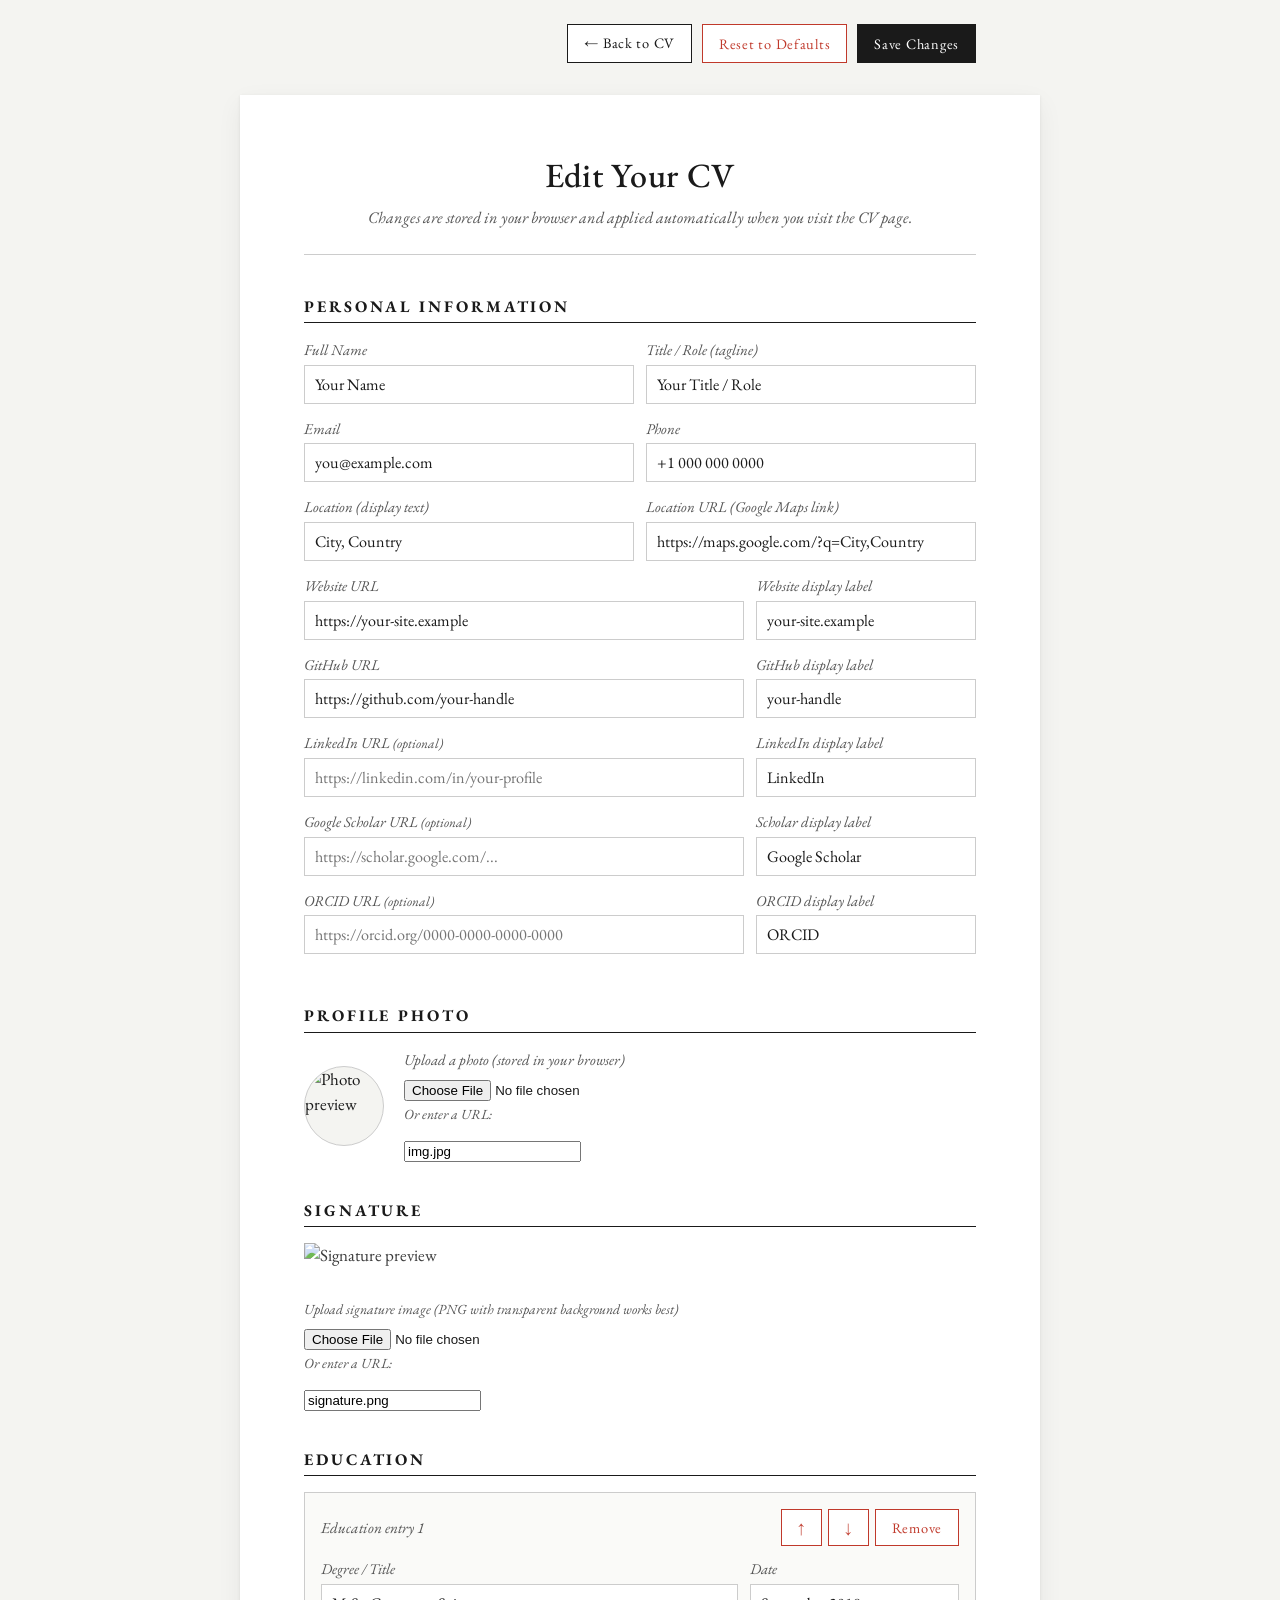
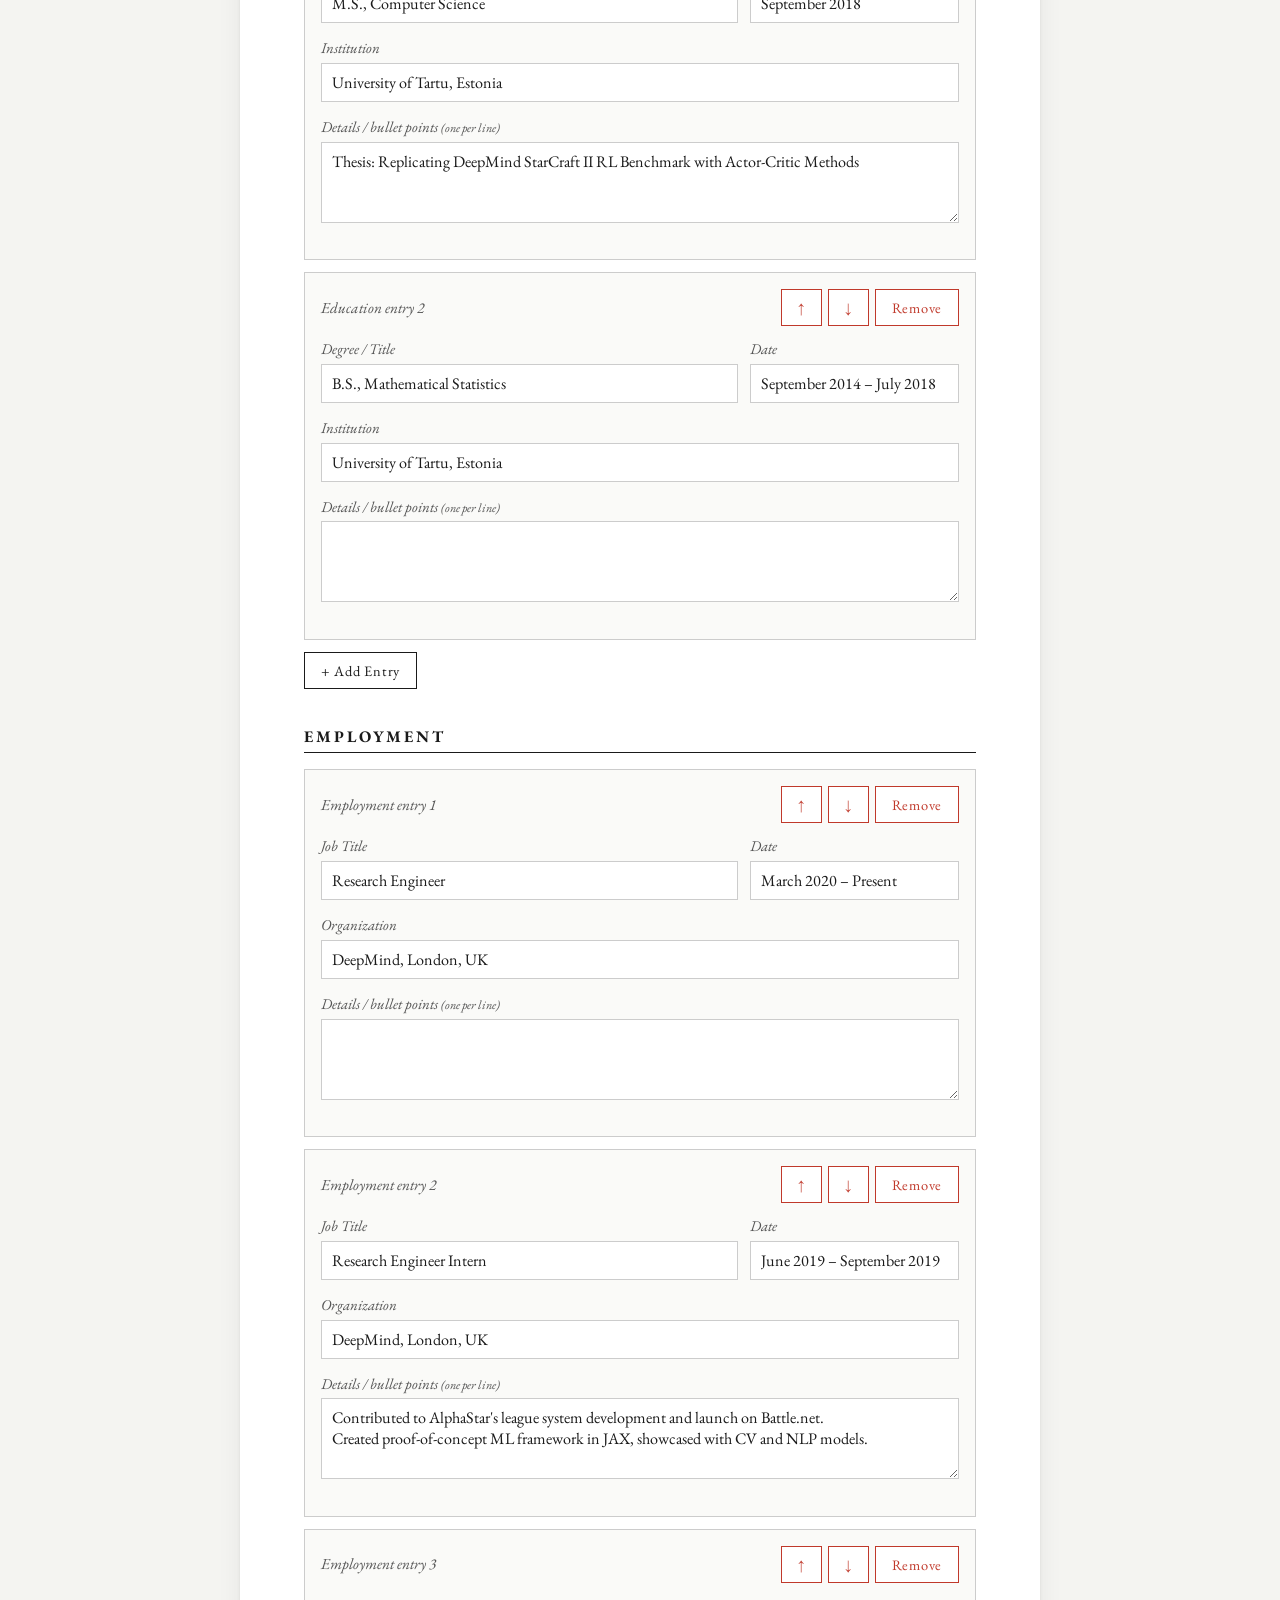
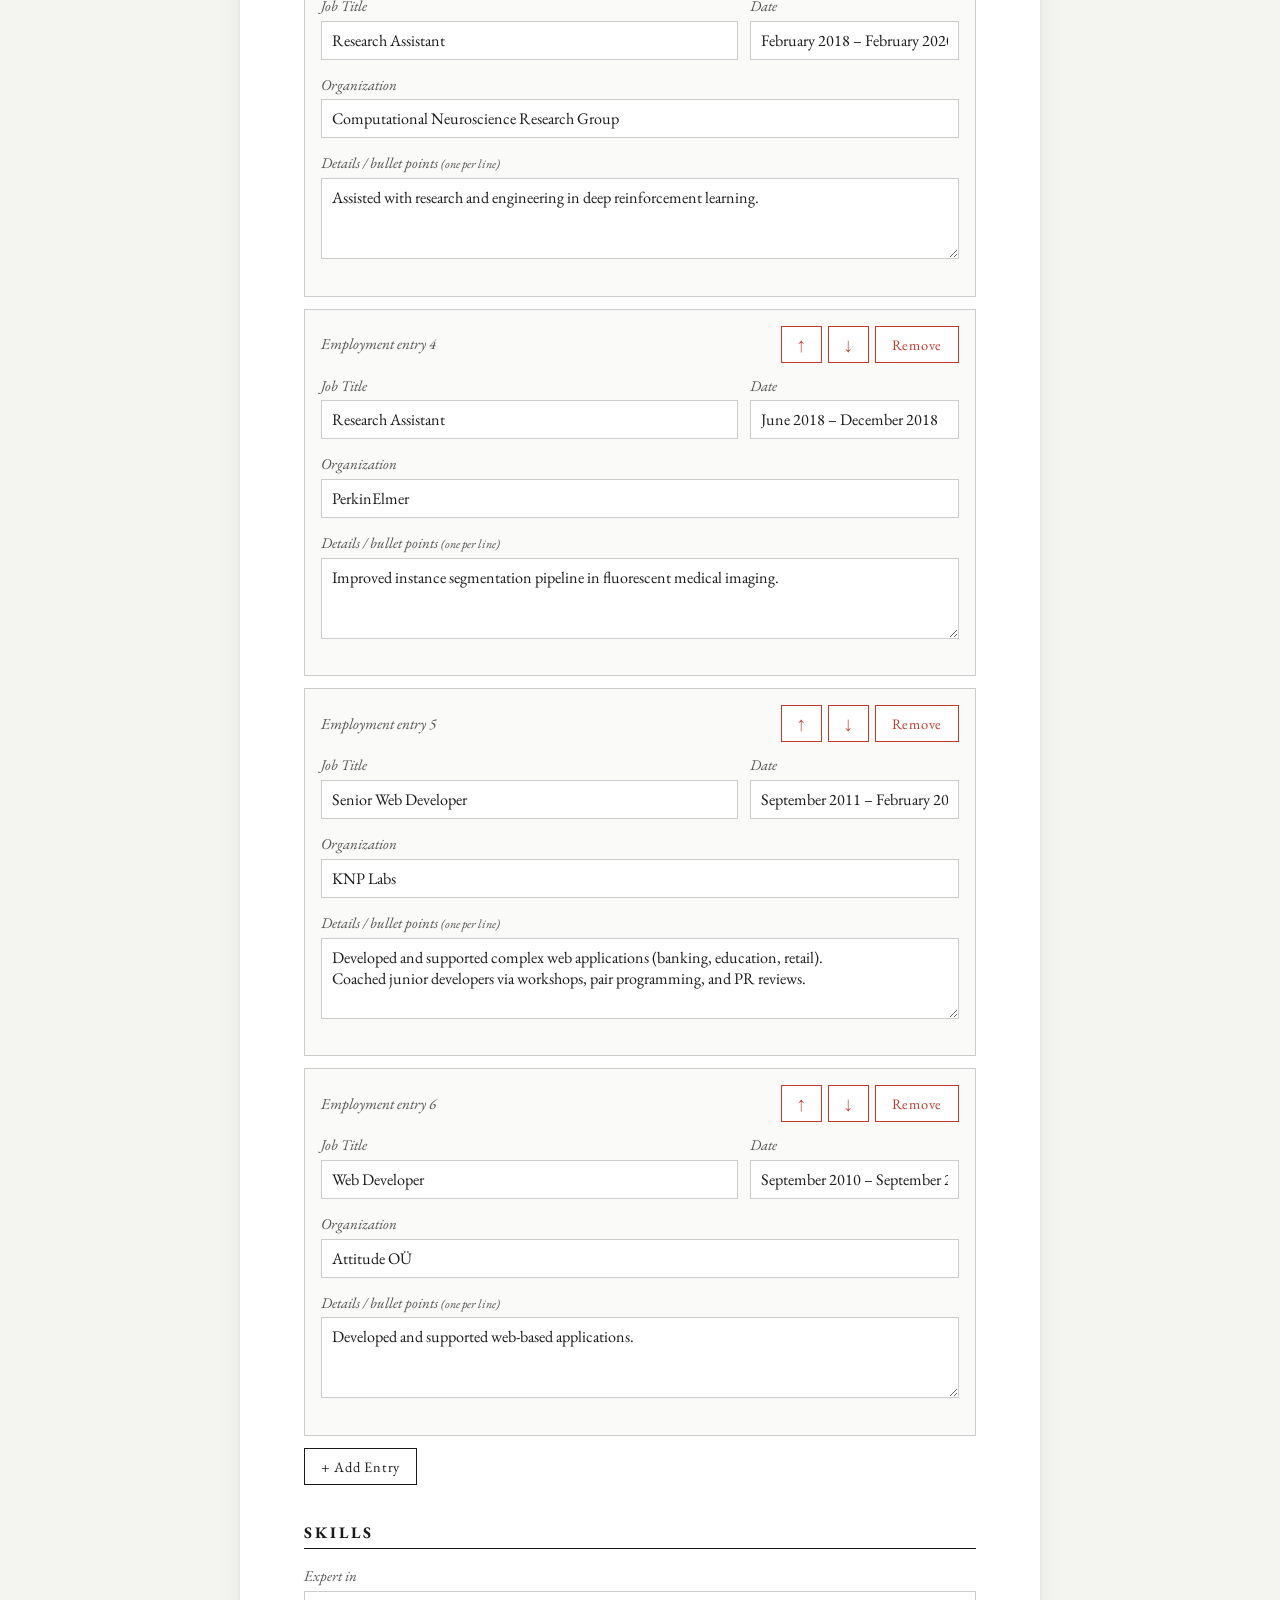
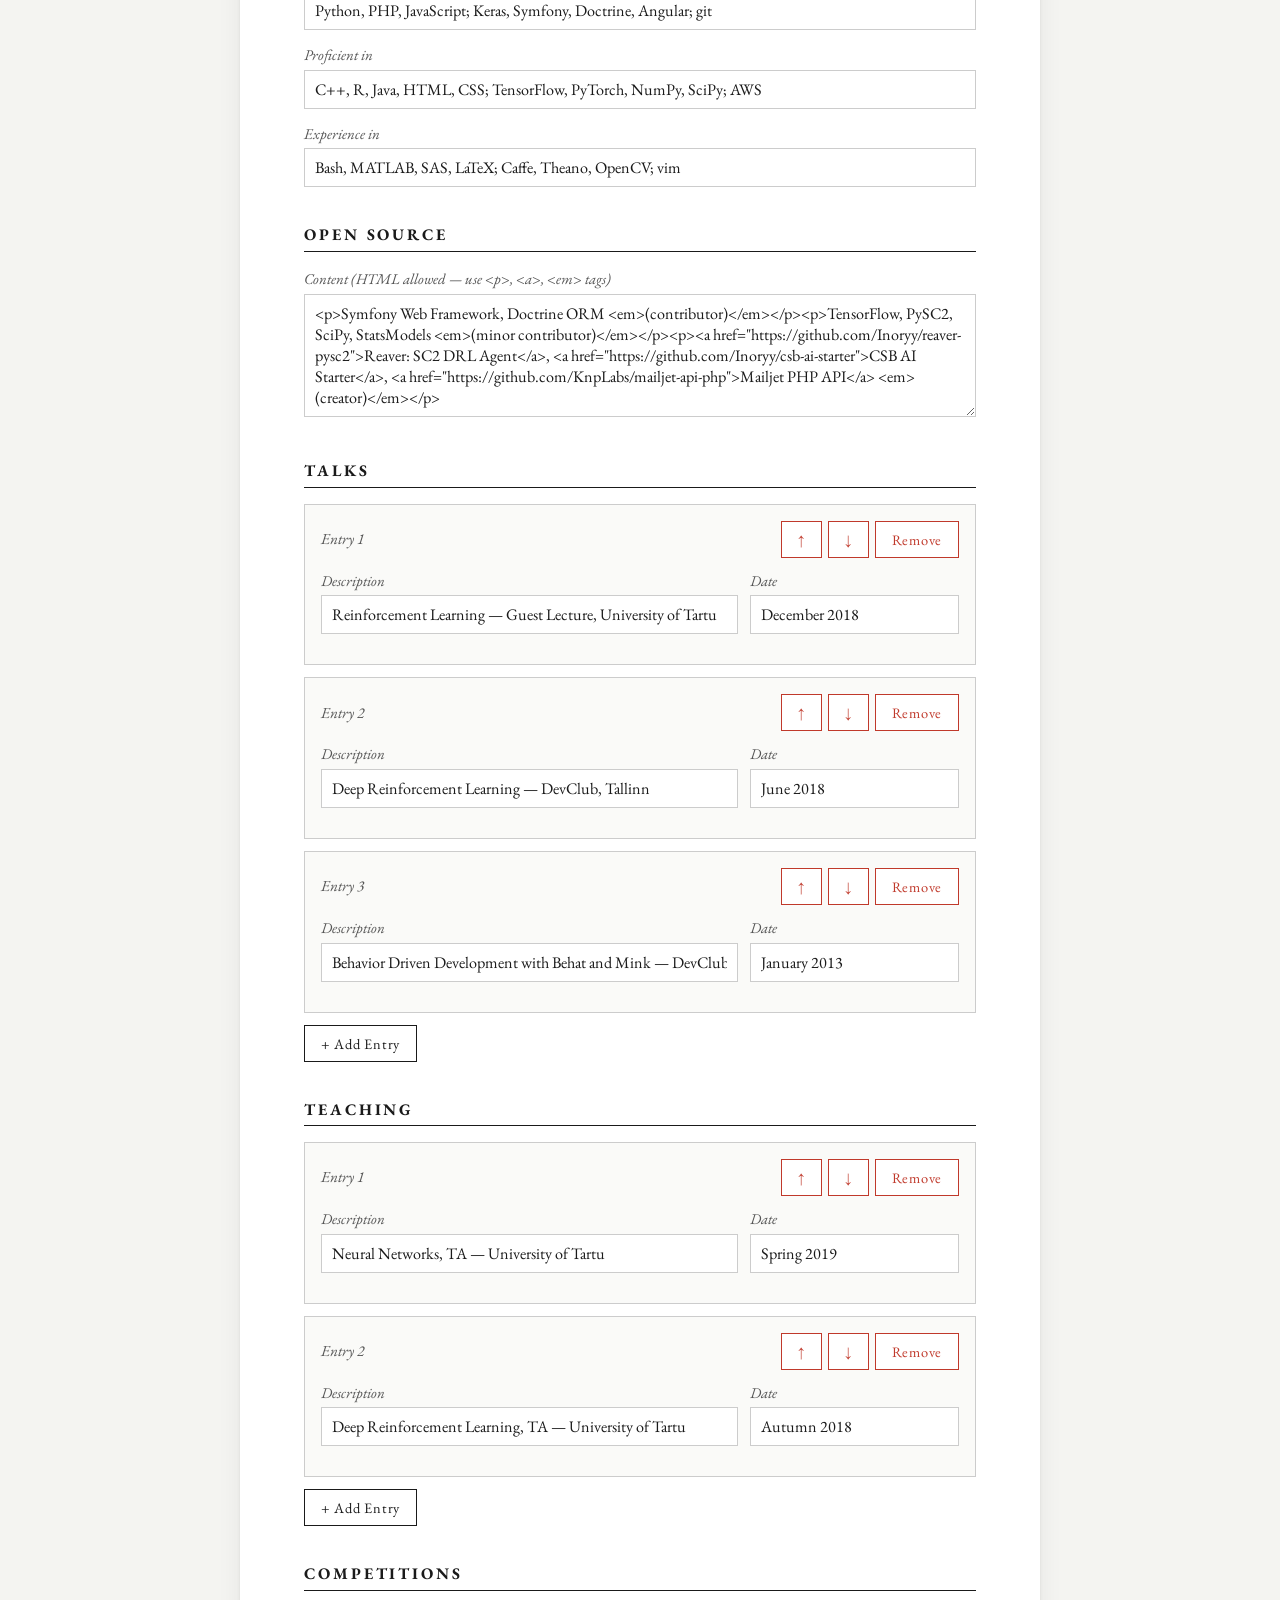
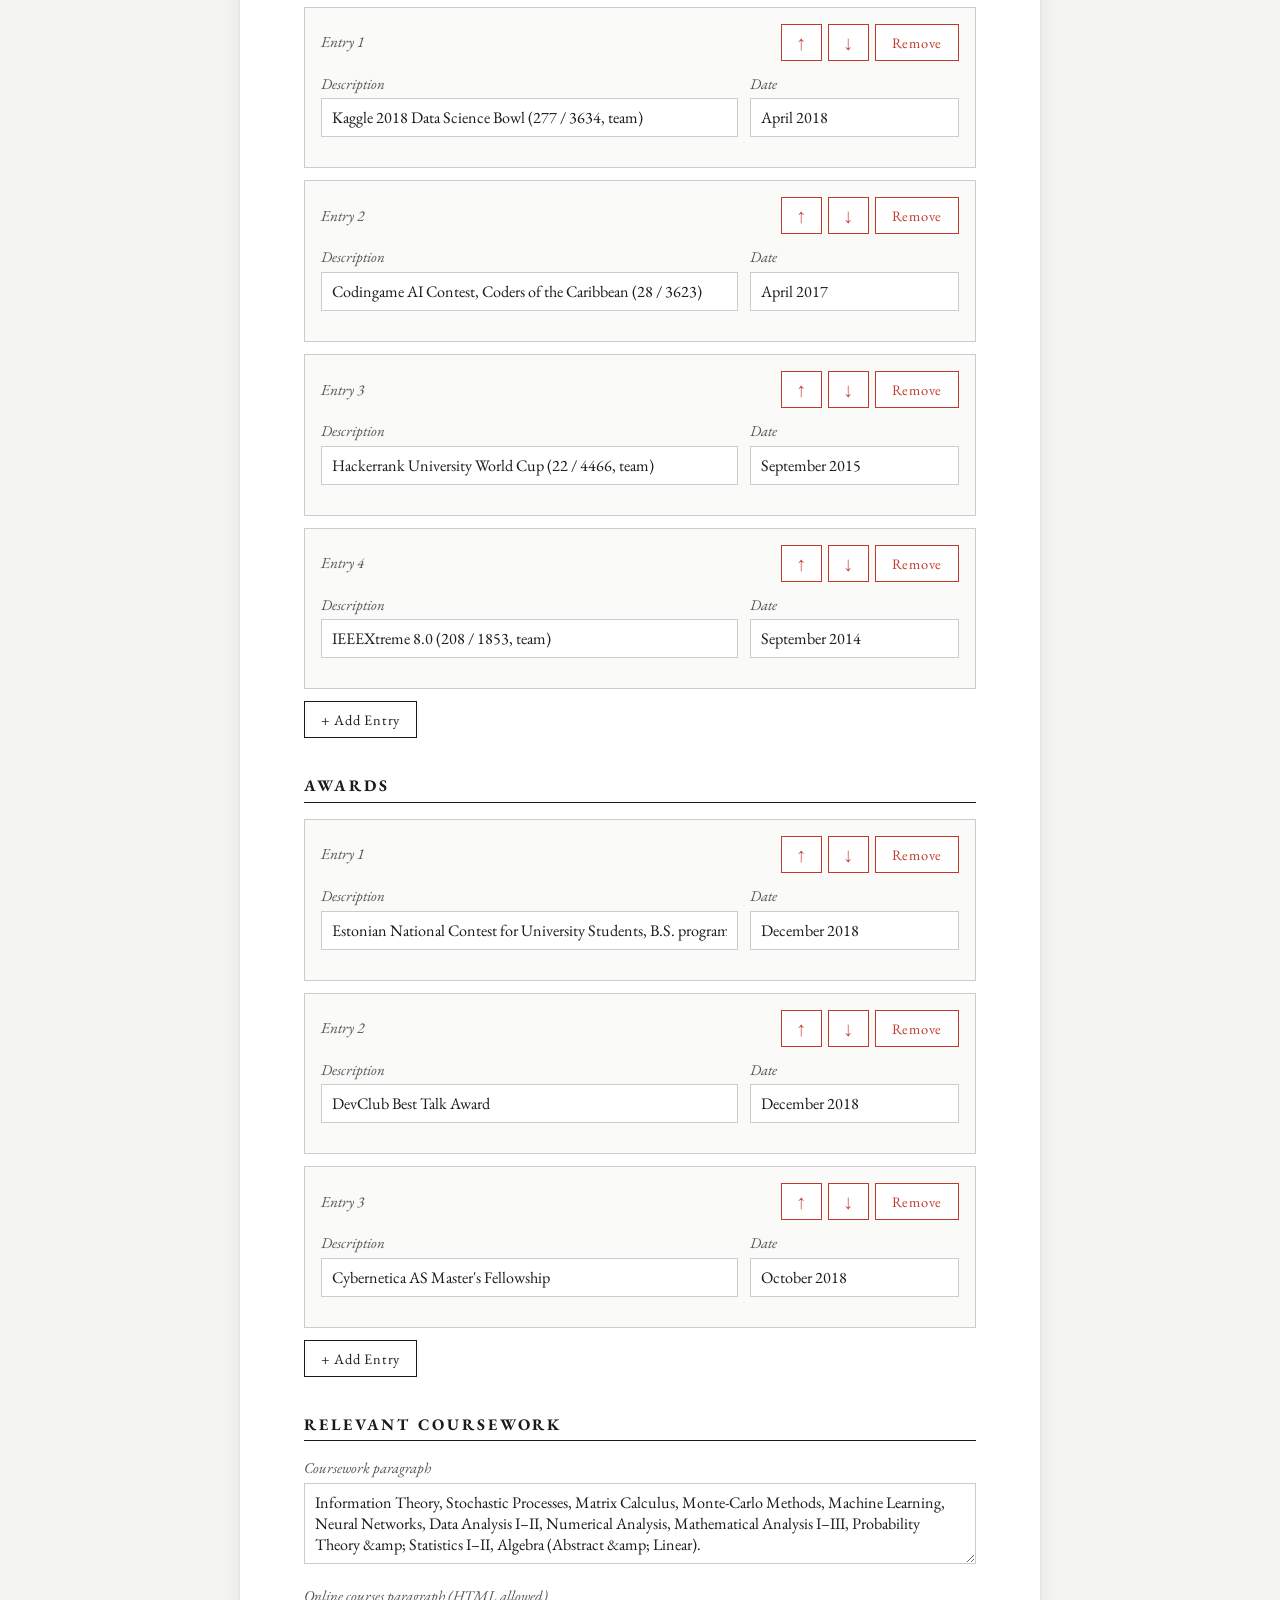
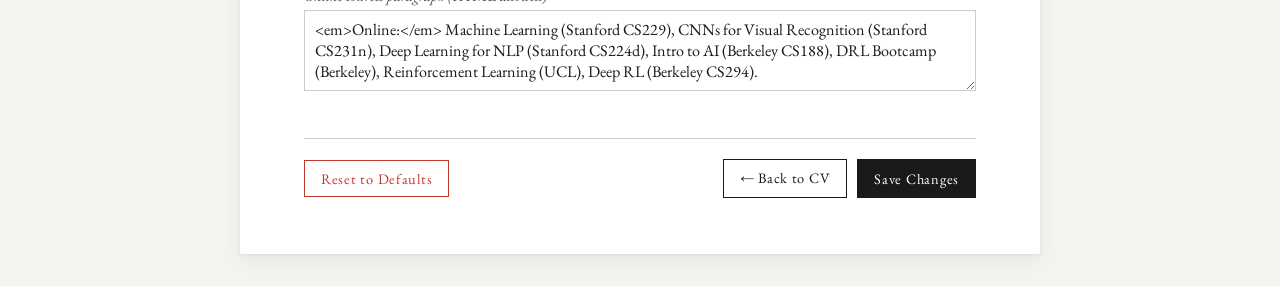
==== admin/index.html @ 49731538 "Add /admin page for editing CV content via localStorage - Refactor index.html to render all content " ====
<!DOCTYPE html>
<html lang="en">
<head>
    <meta charset="UTF-8">
    <meta name="viewport" content="width=device-width, initial-scale=1.0">
    <title>Edit CV — Admin</title>

    <link rel="stylesheet" href="https://cdnjs.cloudflare.com/ajax/libs/font-awesome/6.0.0-beta3/css/all.min.css">
    <link rel="preconnect" href="https://fonts.googleapis.com">
    <link rel="preconnect" href="https://fonts.gstatic.com" crossorigin>
    <link href="https://fonts.googleapis.com/css2?family=EB+Garamond:ital,wght@0,400;0,500;0,700;1,400&display=swap" rel="stylesheet">

    <style>
        :root {
            --paper: #ffffff;
            --ink:   #1a1a1a;
            --muted: #555555;
            --rule:  #cccccc;
            --link:  #1a1a1a;
            --accent: #2c5aa0;
            --max-width: 800px;
        }

        * { box-sizing: border-box; }

        html, body {
            margin: 0;
            padding: 0;
            background: #f4f4f1;
            color: var(--ink);
            font-family: 'EB Garamond', Garamond, Georgia, serif;
            font-size: 17px;
            line-height: 1.45;
            -webkit-font-smoothing: antialiased;
        }

        .container {
            max-width: var(--max-width);
            margin: 32px auto;
            background: var(--paper);
            padding: 56px 64px;
            box-shadow: 0 1px 3px rgba(0,0,0,0.08), 0 8px 24px rgba(0,0,0,0.06);
        }

        .toolbar {
            max-width: var(--max-width);
            margin: 24px auto 0 auto;
            display: flex;
            gap: 10px;
            justify-content: flex-end;
            padding: 0 64px;
        }

        .btn {
            font-family: inherit;
            font-size: 0.85em;
            letter-spacing: 0.05em;
            padding: 8px 16px;
            background: var(--paper);
            color: var(--ink);
            border: 1px solid var(--ink);
            cursor: pointer;
            transition: background 0.15s ease, color 0.15s ease;
            text-decoration: none;
            display: inline-block;
        }
        .btn:hover { background: var(--ink); color: var(--paper); }
        .btn-primary {
            background: var(--ink);
            color: var(--paper);
        }
        .btn-primary:hover { opacity: 0.8; }
        .btn-danger { border-color: #c0392b; color: #c0392b; }
        .btn-danger:hover { background: #c0392b; color: var(--paper); }

        /* -------- Page header -------- */
        .page-header {
            text-align: center;
            margin-bottom: 40px;
            padding-bottom: 24px;
            border-bottom: 1px solid var(--rule);
        }
        .page-header h1 {
            font-weight: 500;
            font-size: 2em;
            letter-spacing: 0.02em;
            margin: 0 0 6px 0;
        }
        .page-header p {
            font-style: italic;
            color: var(--muted);
            margin: 0;
            font-size: 0.95em;
        }

        /* -------- Section headings -------- */
        h3 {
            font-size: 0.95em;
            font-weight: 700;
            text-transform: uppercase;
            letter-spacing: 0.18em;
            margin: 0 0 16px 0;
            padding-bottom: 4px;
            border-bottom: 1px solid var(--ink);
        }

        .form-section { margin-top: 36px; }

        /* -------- Form elements -------- */
        .form-group {
            margin-bottom: 14px;
        }
        .form-group label {
            display: block;
            font-style: italic;
            color: var(--muted);
            font-size: 0.88em;
            margin-bottom: 4px;
        }
        .form-group input[type="text"],
        .form-group input[type="email"],
        .form-group input[type="tel"],
        .form-group input[type="url"],
        .form-group textarea {
            width: 100%;
            font-family: inherit;
            font-size: 0.95em;
            padding: 8px 10px;
            border: 1px solid var(--rule);
            background: var(--paper);
            color: var(--ink);
            outline: none;
            transition: border-color 0.15s;
        }
        .form-group input:focus,
        .form-group textarea:focus {
            border-color: var(--ink);
        }
        .form-group textarea {
            resize: vertical;
            min-height: 80px;
        }
        .form-note {
            font-size: 0.82em;
            color: var(--muted);
            font-style: italic;
            margin-top: 3px;
        }

        .form-row-2 {
            display: grid;
            grid-template-columns: 1fr 1fr;
            gap: 12px;
        }
        .form-row-3 {
            display: grid;
            grid-template-columns: 2fr 1fr;
            gap: 12px;
        }

        /* -------- Photo upload -------- */
        .photo-upload {
            display: flex;
            align-items: center;
            gap: 20px;
            margin-bottom: 14px;
        }
        .photo-preview {
            width: 80px;
            height: 80px;
            border-radius: 50%;
            object-fit: cover;
            border: 1px solid var(--rule);
            flex-shrink: 0;
            background: #f4f4f1;
        }
        .photo-preview[src=""] { display: none; }
        .photo-upload-controls { flex: 1; }
        .photo-upload-controls label {
            font-style: italic;
            color: var(--muted);
            font-size: 0.88em;
            display: block;
            margin-bottom: 6px;
        }
        .signature-preview {
            height: 50px;
            width: auto;
            max-width: 200px;
            display: block;
            margin-bottom: 6px;
            opacity: 0.85;
        }
        .signature-preview[src=""] { display: none; }

        /* -------- Dynamic entry cards -------- */
        .entry-card {
            border: 1px solid var(--rule);
            padding: 16px;
            margin-bottom: 12px;
            position: relative;
            background: #fafaf8;
        }
        .entry-card-handle {
            display: flex;
            justify-content: space-between;
            align-items: center;
            margin-bottom: 12px;
        }
        .entry-card-title {
            font-style: italic;
            color: var(--muted);
            font-size: 0.9em;
        }
        .entry-card-actions { display: flex; gap: 6px; }

        /* -------- Save notice -------- */
        #save-notice {
            display: none;
            position: fixed;
            top: 20px;
            right: 20px;
            background: var(--ink);
            color: var(--paper);
            padding: 10px 20px;
            font-size: 0.9em;
            z-index: 999;
        }

        /* -------- Bottom actions -------- */
        .bottom-actions {
            margin-top: 40px;
            padding-top: 20px;
            border-top: 1px solid var(--rule);
            display: flex;
            justify-content: space-between;
            align-items: center;
        }

        /* -------- Responsive -------- */
        @media (max-width: 720px) {
            html, body { font-size: 16px; }
            .container { margin: 0; padding: 28px 22px; box-shadow: none; }
            .toolbar { padding: 0 22px; flex-direction: column; }
            .btn { width: 100%; padding: 12px; text-align: center; }
            .form-row-2, .form-row-3 { grid-template-columns: 1fr; }
            .photo-upload { flex-direction: column; align-items: flex-start; }
            .bottom-actions { flex-direction: column; gap: 12px; }
        }
    </style>
</head>
<body>

    <div id="save-notice">Changes saved!</div>

    <!-- Toolbar -->
    <div class="toolbar">
        <a href="../" class="btn">← Back to CV</a>
        <button class="btn btn-danger" id="resetBtn">Reset to Defaults</button>
        <button class="btn btn-primary" id="saveBtn">Save Changes</button>
    </div>

    <div class="container">

        <div class="page-header">
            <h1>Edit Your CV</h1>
            <p>Changes are stored in your browser and applied automatically when you visit the CV page.</p>
        </div>

        <!-- ===== Personal Information ===== -->
        <div class="form-section">
            <h3>Personal Information</h3>

            <div class="form-row-2">
                <div class="form-group">
                    <label for="f-name">Full Name</label>
                    <input type="text" id="f-name" placeholder="Your Name">
                </div>
                <div class="form-group">
                    <label for="f-tagline">Title / Role (tagline)</label>
                    <input type="text" id="f-tagline" placeholder="Your Title / Role">
                </div>
            </div>

            <div class="form-row-2">
                <div class="form-group">
                    <label for="f-email">Email</label>
                    <input type="email" id="f-email" placeholder="you@example.com">
                </div>
                <div class="form-group">
                    <label for="f-phone">Phone</label>
                    <input type="tel" id="f-phone" placeholder="+1 000 000 0000">
                </div>
            </div>

            <div class="form-row-2">
                <div class="form-group">
                    <label for="f-location">Location (display text)</label>
                    <input type="text" id="f-location" placeholder="City, Country">
                </div>
                <div class="form-group">
                    <label for="f-locationUrl">Location URL (Google Maps link)</label>
                    <input type="url" id="f-locationUrl" placeholder="https://maps.google.com/?q=City,Country">
                </div>
            </div>

            <div class="form-row-3">
                <div class="form-group">
                    <label for="f-website">Website URL</label>
                    <input type="url" id="f-website" placeholder="https://your-site.example">
                </div>
                <div class="form-group">
                    <label for="f-websiteLabel">Website display label</label>
                    <input type="text" id="f-websiteLabel" placeholder="your-site.example">
                </div>
            </div>

            <div class="form-row-3">
                <div class="form-group">
                    <label for="f-github">GitHub URL</label>
                    <input type="url" id="f-github" placeholder="https://github.com/your-handle">
                </div>
                <div class="form-group">
                    <label for="f-githubLabel">GitHub display label</label>
                    <input type="text" id="f-githubLabel" placeholder="your-handle">
                </div>
            </div>

            <div class="form-row-3">
                <div class="form-group">
                    <label for="f-linkedin">LinkedIn URL <em style="font-size:0.9em">(optional)</em></label>
                    <input type="url" id="f-linkedin" placeholder="https://linkedin.com/in/your-profile">
                </div>
                <div class="form-group">
                    <label for="f-linkedinLabel">LinkedIn display label</label>
                    <input type="text" id="f-linkedinLabel" placeholder="LinkedIn">
                </div>
            </div>

            <div class="form-row-3">
                <div class="form-group">
                    <label for="f-scholar">Google Scholar URL <em style="font-size:0.9em">(optional)</em></label>
                    <input type="url" id="f-scholar" placeholder="https://scholar.google.com/...">
                </div>
                <div class="form-group">
                    <label for="f-scholarLabel">Scholar display label</label>
                    <input type="text" id="f-scholarLabel" placeholder="Google Scholar">
                </div>
            </div>

            <div class="form-row-3">
                <div class="form-group">
                    <label for="f-orcid">ORCID URL <em style="font-size:0.9em">(optional)</em></label>
                    <input type="url" id="f-orcid" placeholder="https://orcid.org/0000-0000-0000-0000">
                </div>
                <div class="form-group">
                    <label for="f-orcidLabel">ORCID display label</label>
                    <input type="text" id="f-orcidLabel" placeholder="ORCID">
                </div>
            </div>
        </div>

        <!-- ===== Profile Photo ===== -->
        <div class="form-section">
            <h3>Profile Photo</h3>
            <div class="photo-upload">
                <img id="photo-preview" class="photo-preview" src="" alt="Photo preview">
                <div class="photo-upload-controls">
                    <label>Upload a photo (stored in your browser)</label>
                    <input type="file" id="f-photo" accept="image/*">
                    <p class="form-note">Or enter a URL:</p>
                    <input type="url" id="f-photoUrl" placeholder="https://... or leave blank to use img.jpg from the repo">
                </div>
            </div>
        </div>

        <!-- ===== Signature ===== -->
        <div class="form-section">
            <h3>Signature</h3>
            <img id="sig-preview" class="signature-preview" src="" alt="Signature preview">
            <label class="form-note" style="display:block;margin-bottom:6px">Upload signature image (PNG with transparent background works best)</label>
            <input type="file" id="f-signature" accept="image/*">
            <p class="form-note">Or enter a URL:</p>
            <input type="url" id="f-signatureUrl" placeholder="https://... or leave blank to use signature.png from the repo">
        </div>

        <!-- ===== Education ===== -->
        <div class="form-section">
            <h3>Education</h3>
            <div id="education-list"></div>
            <button class="btn" id="add-education">+ Add Entry</button>
        </div>

        <!-- ===== Employment ===== -->
        <div class="form-section">
            <h3>Employment</h3>
            <div id="employment-list"></div>
            <button class="btn" id="add-employment">+ Add Entry</button>
        </div>

        <!-- ===== Skills ===== -->
        <div class="form-section">
            <h3>Skills</h3>
            <div class="form-group">
                <label for="f-skills-expert">Expert in</label>
                <input type="text" id="f-skills-expert" placeholder="Python, JavaScript, ...">
            </div>
            <div class="form-group">
                <label for="f-skills-proficient">Proficient in</label>
                <input type="text" id="f-skills-proficient" placeholder="C++, R, ...">
            </div>
            <div class="form-group">
                <label for="f-skills-experience">Experience in</label>
                <input type="text" id="f-skills-experience" placeholder="Bash, MATLAB, ...">
            </div>
        </div>

        <!-- ===== Open Source ===== -->
        <div class="form-section">
            <h3>Open Source</h3>
            <div class="form-group">
                <label for="f-openSource">Content (HTML allowed — use &lt;p&gt;, &lt;a&gt;, &lt;em&gt; tags)</label>
                <textarea id="f-openSource" rows="5" placeholder="&lt;p&gt;Project Name &lt;em&gt;(contributor)&lt;/em&gt;&lt;/p&gt;"></textarea>
            </div>
        </div>

        <!-- ===== Talks ===== -->
        <div class="form-section">
            <h3>Talks</h3>
            <div id="talks-list"></div>
            <button class="btn" id="add-talks">+ Add Entry</button>
        </div>

        <!-- ===== Teaching ===== -->
        <div class="form-section">
            <h3>Teaching</h3>
            <div id="teaching-list"></div>
            <button class="btn" id="add-teaching">+ Add Entry</button>
        </div>

        <!-- ===== Competitions ===== -->
        <div class="form-section">
            <h3>Competitions</h3>
            <div id="competitions-list"></div>
            <button class="btn" id="add-competitions">+ Add Entry</button>
        </div>

        <!-- ===== Awards ===== -->
        <div class="form-section">
            <h3>Awards</h3>
            <div id="awards-list"></div>
            <button class="btn" id="add-awards">+ Add Entry</button>
        </div>

        <!-- ===== Coursework ===== -->
        <div class="form-section">
            <h3>Relevant Coursework</h3>
            <div class="form-group">
                <label for="f-coursework-1">Coursework paragraph</label>
                <textarea id="f-coursework-1" rows="3" placeholder="Information Theory, Stochastic Processes, ..."></textarea>
            </div>
            <div class="form-group">
                <label for="f-coursework-2">Online courses paragraph (HTML allowed)</label>
                <textarea id="f-coursework-2" rows="3" placeholder="&lt;em&gt;Online:&lt;/em&gt; Machine Learning (Stanford CS229), ..."></textarea>
            </div>
        </div>

        <!-- ===== Bottom Actions ===== -->
        <div class="bottom-actions">
            <button class="btn btn-danger" id="resetBtn2">Reset to Defaults</button>
            <div style="display:flex;gap:10px;">
                <a href="../" class="btn">← Back to CV</a>
                <button class="btn btn-primary" id="saveBtn2">Save Changes</button>
            </div>
        </div>

    </div>

    <script>
        // ================================================================
        // DEFAULT DATA (must match index.html)
        // ================================================================
        const DEFAULT_DATA = {
            name: "Your Name",
            tagline: "Your Title / Role",
            email: "you@example.com",
            phone: "+1 000 000 0000",
            location: "City, Country",
            locationUrl: "https://maps.google.com/?q=City,Country",
            website: "https://your-site.example",
            websiteLabel: "your-site.example",
            github: "https://github.com/your-handle",
            githubLabel: "your-handle",
            scholar: "",
            scholarLabel: "Google Scholar",
            orcid: "",
            orcidLabel: "ORCID",
            linkedin: "",
            linkedinLabel: "LinkedIn",
            profilePhoto: "img.jpg",
            signaturePhoto: "signature.png",
            education: [
                {
                    degree: "M.S., Computer Science",
                    date: "September 2018",
                    institution: "University of Tartu, Estonia",
                    details: ["Thesis: Replicating DeepMind StarCraft II RL Benchmark with Actor-Critic Methods"]
                },
                {
                    degree: "B.S., Mathematical Statistics",
                    date: "September 2014 – July 2018",
                    institution: "University of Tartu, Estonia",
                    details: []
                }
            ],
            employment: [
                { title: "Research Engineer", date: "March 2020 – Present", org: "DeepMind, London, UK", details: [] },
                { title: "Research Engineer Intern", date: "June 2019 – September 2019", org: "DeepMind, London, UK", details: ["Contributed to AlphaStar's league system development and launch on Battle.net.", "Created proof-of-concept ML framework in JAX, showcased with CV and NLP models."] },
                { title: "Research Assistant", date: "February 2018 – February 2020", org: "Computational Neuroscience Research Group", details: ["Assisted with research and engineering in deep reinforcement learning."] },
                { title: "Research Assistant", date: "June 2018 – December 2018", org: "PerkinElmer", details: ["Improved instance segmentation pipeline in fluorescent medical imaging."] },
                { title: "Senior Web Developer", date: "September 2011 – February 2015", org: "KNP Labs", details: ["Developed and supported complex web applications (banking, education, retail).", "Coached junior developers via workshops, pair programming, and PR reviews."] },
                { title: "Web Developer", date: "September 2010 – September 2011", org: "Attitude OÜ", details: ["Developed and supported web-based applications."] }
            ],
            skills: {
                expert: "Python, PHP, JavaScript; Keras, Symfony, Doctrine, Angular; git",
                proficient: "C++, R, Java, HTML, CSS; TensorFlow, PyTorch, NumPy, SciPy; AWS",
                experience: "Bash, MATLAB, SAS, LaTeX; Caffe, Theano, OpenCV; vim"
            },
            openSource: "<p>Symfony Web Framework, Doctrine ORM <em>(contributor)</em></p><p>TensorFlow, PySC2, SciPy, StatsModels <em>(minor contributor)</em></p><p><a href=\"https://github.com/Inoryy/reaver-pysc2\">Reaver: SC2 DRL Agent</a>, <a href=\"https://github.com/Inoryy/csb-ai-starter\">CSB AI Starter</a>, <a href=\"https://github.com/KnpLabs/mailjet-api-php\">Mailjet PHP API</a> <em>(creator)</em></p>",
            talks: [
                { text: "Reinforcement Learning — Guest Lecture, University of Tartu", date: "December 2018" },
                { text: "Deep Reinforcement Learning — DevClub, Tallinn", date: "June 2018" },
                { text: "Behavior Driven Development with Behat and Mink — DevClub, Tallinn", date: "January 2013" }
            ],
            teaching: [
                { text: "Neural Networks, TA — University of Tartu", date: "Spring 2019" },
                { text: "Deep Reinforcement Learning, TA — University of Tartu", date: "Autumn 2018" }
            ],
            competitions: [
                { text: "Kaggle 2018 Data Science Bowl (277 / 3634, team)", date: "April 2018" },
                { text: "Codingame AI Contest, Coders of the Caribbean (28 / 3623)", date: "April 2017" },
                { text: "Hackerrank University World Cup (22 / 4466, team)", date: "September 2015" },
                { text: "IEEEXtreme 8.0 (208 / 1853, team)", date: "September 2014" }
            ],
            awards: [
                { text: "Estonian National Contest for University Students, B.S. programme, 2nd prize", date: "December 2018" },
                { text: "DevClub Best Talk Award", date: "December 2018" },
                { text: "Cybernetica AS Master's Fellowship", date: "October 2018" }
            ],
            coursework: [
                "Information Theory, Stochastic Processes, Matrix Calculus, Monte-Carlo Methods, Machine Learning, Neural Networks, Data Analysis I–II, Numerical Analysis, Mathematical Analysis I–III, Probability Theory &amp; Statistics I–II, Algebra (Abstract &amp; Linear).",
                "<em>Online:</em> Machine Learning (Stanford CS229), CNNs for Visual Recognition (Stanford CS231n), Deep Learning for NLP (Stanford CS224d), Intro to AI (Berkeley CS188), DRL Bootcamp (Berkeley), Reinforcement Learning (UCL), Deep RL (Berkeley CS294)."
            ]
        };

        // ================================================================
        // LOAD DATA FROM LOCALSTORAGE
        // ================================================================
        function loadData() {
            try {
                const stored = localStorage.getItem('cv_data');
                if (!stored) return JSON.parse(JSON.stringify(DEFAULT_DATA));
                const parsed = JSON.parse(stored);
                return Object.assign({}, DEFAULT_DATA, parsed, {
                    skills: Object.assign({}, DEFAULT_DATA.skills, parsed.skills)
                });
            } catch (e) {
                return JSON.parse(JSON.stringify(DEFAULT_DATA));
            }
        }

        // ================================================================
        // DYNAMIC ENTRY BUILDERS
        // ================================================================

        // Education / Employment (complex entries)
        function makeComplexEntry(type, entry, index) {
            const div = document.createElement('div');
            div.className = 'entry-card';
            div.dataset.type = type;

            if (type === 'education') {
                div.innerHTML = `
                    <div class="entry-card-handle">
                        <span class="entry-card-title">Education entry ${index + 1}</span>
                        <div class="entry-card-actions">
                            <button class="btn btn-danger move-up" title="Move up">↑</button>
                            <button class="btn btn-danger move-down" title="Move down">↓</button>
                            <button class="btn btn-danger remove-entry">Remove</button>
                        </div>
                    </div>
                    <div class="form-row-3">
                        <div class="form-group">
                            <label>Degree / Title</label>
                            <input type="text" class="e-degree" value="${escAttr(entry.degree || '')}">
                        </div>
                        <div class="form-group">
                            <label>Date</label>
                            <input type="text" class="e-date" value="${escAttr(entry.date || '')}">
                        </div>
                    </div>
                    <div class="form-group">
                        <label>Institution</label>
                        <input type="text" class="e-institution" value="${escAttr(entry.institution || '')}">
                    </div>
                    <div class="form-group">
                        <label>Details / bullet points <span class="form-note">(one per line)</span></label>
                        <textarea class="e-details" rows="3">${escText((entry.details || []).join('\n'))}</textarea>
                    </div>
                `;
            } else if (type === 'employment') {
                div.innerHTML = `
                    <div class="entry-card-handle">
                        <span class="entry-card-title">Employment entry ${index + 1}</span>
                        <div class="entry-card-actions">
                            <button class="btn btn-danger move-up" title="Move up">↑</button>
                            <button class="btn btn-danger move-down" title="Move down">↓</button>
                            <button class="btn btn-danger remove-entry">Remove</button>
                        </div>
                    </div>
                    <div class="form-row-3">
                        <div class="form-group">
                            <label>Job Title</label>
                            <input type="text" class="e-title" value="${escAttr(entry.title || '')}">
                        </div>
                        <div class="form-group">
                            <label>Date</label>
                            <input type="text" class="e-date" value="${escAttr(entry.date || '')}">
                        </div>
                    </div>
                    <div class="form-group">
                        <label>Organization</label>
                        <input type="text" class="e-org" value="${escAttr(entry.org || '')}">
                    </div>
                    <div class="form-group">
                        <label>Details / bullet points <span class="form-note">(one per line)</span></label>
                        <textarea class="e-details" rows="3">${escText((entry.details || []).join('\n'))}</textarea>
                    </div>
                `;
            }

            wireEntryButtons(div);
            return div;
        }

        // Talks / Teaching / Competitions / Awards (simple entries: text + date)
        function makeSimpleEntry(type, entry, index) {
            const div = document.createElement('div');
            div.className = 'entry-card';
            div.dataset.type = type;
            div.innerHTML = `
                <div class="entry-card-handle">
                    <span class="entry-card-title">Entry ${index + 1}</span>
                    <div class="entry-card-actions">
                        <button class="btn btn-danger move-up" title="Move up">↑</button>
                        <button class="btn btn-danger move-down" title="Move down">↓</button>
                        <button class="btn btn-danger remove-entry">Remove</button>
                    </div>
                </div>
                <div class="form-row-3">
                    <div class="form-group">
                        <label>Description</label>
                        <input type="text" class="e-text" value="${escAttr(entry.text || '')}">
                    </div>
                    <div class="form-group">
                        <label>Date</label>
                        <input type="text" class="e-date" value="${escAttr(entry.date || '')}">
                    </div>
                </div>
            `;
            wireEntryButtons(div);
            return div;
        }

        function wireEntryButtons(div) {
            div.querySelector('.remove-entry').addEventListener('click', () => div.remove());
            div.querySelector('.move-up').addEventListener('click', () => {
                const prev = div.previousElementSibling;
                if (prev && prev.classList.contains('entry-card')) div.parentNode.insertBefore(div, prev);
            });
            div.querySelector('.move-down').addEventListener('click', () => {
                const next = div.nextElementSibling;
                if (next && next.classList.contains('entry-card')) div.parentNode.insertBefore(next, div);
            });
        }

        // ================================================================
        // ESCAPE HELPERS
        // ================================================================
        function escAttr(s) {
            return String(s).replace(/&/g, '&amp;').replace(/</g, '&lt;').replace(/>/g, '&gt;').replace(/"/g, '&quot;');
        }
        function escText(s) {
            return String(s).replace(/&/g, '&amp;').replace(/</g, '&lt;').replace(/>/g, '&gt;');
        }

        // ================================================================
        // FILL FORM FROM DATA
        // ================================================================
        function fillForm(data) {
            // Personal info
            document.getElementById('f-name').value          = data.name || '';
            document.getElementById('f-tagline').value       = data.tagline || '';
            document.getElementById('f-email').value         = data.email || '';
            document.getElementById('f-phone').value         = data.phone || '';
            document.getElementById('f-location').value      = data.location || '';
            document.getElementById('f-locationUrl').value   = data.locationUrl || '';
            document.getElementById('f-website').value       = data.website || '';
            document.getElementById('f-websiteLabel').value  = data.websiteLabel || '';
            document.getElementById('f-github').value        = data.github || '';
            document.getElementById('f-githubLabel').value   = data.githubLabel || '';
            document.getElementById('f-linkedin').value      = data.linkedin || '';
            document.getElementById('f-linkedinLabel').value = data.linkedinLabel || '';
            document.getElementById('f-scholar').value       = data.scholar || '';
            document.getElementById('f-scholarLabel').value  = data.scholarLabel || '';
            document.getElementById('f-orcid').value         = data.orcid || '';
            document.getElementById('f-orcidLabel').value    = data.orcidLabel || '';

            // Photos
            const photoVal = data.profilePhoto || '';
            document.getElementById('f-photoUrl').value = photoVal.startsWith('data:') ? '' : photoVal;
            document.getElementById('photo-preview').src = photoVal;

            const sigVal = data.signaturePhoto || '';
            document.getElementById('f-signatureUrl').value = sigVal.startsWith('data:') ? '' : sigVal;
            document.getElementById('sig-preview').src = sigVal;

            // Skills
            document.getElementById('f-skills-expert').value      = (data.skills && data.skills.expert)      ? data.skills.expert      : '';
            document.getElementById('f-skills-proficient').value  = (data.skills && data.skills.proficient)  ? data.skills.proficient  : '';
            document.getElementById('f-skills-experience').value  = (data.skills && data.skills.experience)  ? data.skills.experience  : '';

            // Open source
            document.getElementById('f-openSource').value = data.openSource || '';

            // Coursework
            document.getElementById('f-coursework-1').value = (data.coursework && data.coursework[0]) ? data.coursework[0] : '';
            document.getElementById('f-coursework-2').value = (data.coursework && data.coursework[1]) ? data.coursework[1] : '';

            // Dynamic lists
            fillList('education-list', 'education', data.education || [], makeComplexEntry);
            fillList('employment-list', 'employment', data.employment || [], makeComplexEntry);
            fillList('talks-list', 'talks', data.talks || [], makeSimpleEntry);
            fillList('teaching-list', 'teaching', data.teaching || [], makeSimpleEntry);
            fillList('competitions-list', 'competitions', data.competitions || [], makeSimpleEntry);
            fillList('awards-list', 'awards', data.awards || [], makeSimpleEntry);
        }

        function fillList(containerId, type, entries, makeEntry) {
            const container = document.getElementById(containerId);
            container.innerHTML = '';
            entries.forEach((entry, i) => container.appendChild(makeEntry(type, entry, i)));
        }

        // ================================================================
        // READ FORM DATA
        // ================================================================
        function readForm() {
            const data = {};

            data.name         = document.getElementById('f-name').value.trim();
            data.tagline      = document.getElementById('f-tagline').value.trim();
            data.email        = document.getElementById('f-email').value.trim();
            data.phone        = document.getElementById('f-phone').value.trim();
            data.location     = document.getElementById('f-location').value.trim();
            data.locationUrl  = document.getElementById('f-locationUrl').value.trim();
            data.website      = document.getElementById('f-website').value.trim();
            data.websiteLabel = document.getElementById('f-websiteLabel').value.trim();
            data.github       = document.getElementById('f-github').value.trim();
            data.githubLabel  = document.getElementById('f-githubLabel').value.trim();
            data.linkedin     = document.getElementById('f-linkedin').value.trim();
            data.linkedinLabel= document.getElementById('f-linkedinLabel').value.trim();
            data.scholar      = document.getElementById('f-scholar').value.trim();
            data.scholarLabel = document.getElementById('f-scholarLabel').value.trim();
            data.orcid        = document.getElementById('f-orcid').value.trim();
            data.orcidLabel   = document.getElementById('f-orcidLabel').value.trim();

            // Photos — keep base64 if already stored, otherwise use URL field
            const currentData = loadData();
            const photoUrl = document.getElementById('f-photoUrl').value.trim();
            data.profilePhoto = photoUrl || (currentData.profilePhoto && currentData.profilePhoto.startsWith('data:') ? currentData.profilePhoto : photoUrl || 'img.jpg');

            const sigUrl = document.getElementById('f-signatureUrl').value.trim();
            data.signaturePhoto = sigUrl || (currentData.signaturePhoto && currentData.signaturePhoto.startsWith('data:') ? currentData.signaturePhoto : sigUrl || 'signature.png');

            data.skills = {
                expert:     document.getElementById('f-skills-expert').value.trim(),
                proficient: document.getElementById('f-skills-proficient').value.trim(),
                experience: document.getElementById('f-skills-experience').value.trim()
            };

            data.openSource = document.getElementById('f-openSource').value.trim();

            const cw1 = document.getElementById('f-coursework-1').value.trim();
            const cw2 = document.getElementById('f-coursework-2').value.trim();
            data.coursework = [cw1, cw2].filter(Boolean);

            // Dynamic lists
            data.education   = readComplexList('education-list', 'education');
            data.employment  = readComplexList('employment-list', 'employment');
            data.talks       = readSimpleList('talks-list');
            data.teaching    = readSimpleList('teaching-list');
            data.competitions= readSimpleList('competitions-list');
            data.awards      = readSimpleList('awards-list');

            return data;
        }

        function readComplexList(containerId, type) {
            const cards = document.querySelectorAll(`#${containerId} .entry-card`);
            return Array.from(cards).map(card => {
                if (type === 'education') {
                    const detailsRaw = card.querySelector('.e-details').value.trim();
                    return {
                        degree:      card.querySelector('.e-degree').value.trim(),
                        date:        card.querySelector('.e-date').value.trim(),
                        institution: card.querySelector('.e-institution').value.trim(),
                        details:     detailsRaw ? detailsRaw.split('\n').map(s => s.trim()).filter(Boolean) : []
                    };
                } else {
                    const detailsRaw = card.querySelector('.e-details').value.trim();
                    return {
                        title:   card.querySelector('.e-title').value.trim(),
                        date:    card.querySelector('.e-date').value.trim(),
                        org:     card.querySelector('.e-org').value.trim(),
                        details: detailsRaw ? detailsRaw.split('\n').map(s => s.trim()).filter(Boolean) : []
                    };
                }
            });
        }

        function readSimpleList(containerId) {
            const cards = document.querySelectorAll(`#${containerId} .entry-card`);
            return Array.from(cards).map(card => ({
                text: card.querySelector('.e-text').value.trim(),
                date: card.querySelector('.e-date').value.trim()
            })).filter(e => e.text);
        }

        // ================================================================
        // SAVE
        // ================================================================
        function saveData() {
            const data = readForm();
            localStorage.setItem('cv_data', JSON.stringify(data));
            const notice = document.getElementById('save-notice');
            notice.style.display = 'block';
            setTimeout(() => { notice.style.display = 'none'; }, 2500);
        }

        // ================================================================
        // PHOTO UPLOAD HANDLERS
        // ================================================================
        function handlePhotoUpload(inputId, previewId, urlInputId) {
            document.getElementById(inputId).addEventListener('change', function () {
                const file = this.files[0];
                if (!file) return;
                const reader = new FileReader();
                reader.onload = function (e) {
                    document.getElementById(previewId).src = e.target.result;
                    document.getElementById(urlInputId).value = '';
                    // Store base64 immediately so it persists across form interactions
                    const key = inputId === 'f-photo' ? 'profilePhoto' : 'signaturePhoto';
                    const current = loadData();
                    current[key] = e.target.result;
                    localStorage.setItem('cv_data', JSON.stringify(current));
                };
                reader.readAsDataURL(file);
            });
            document.getElementById(urlInputId).addEventListener('input', function () {
                document.getElementById(previewId).src = this.value;
            });
        }

        // ================================================================
        // ADD ENTRY BUTTONS
        // ================================================================
        function wireAddButtons() {
            document.getElementById('add-education').addEventListener('click', () => {
                const list = document.getElementById('education-list');
                const count = list.querySelectorAll('.entry-card').length;
                list.appendChild(makeComplexEntry('education', {}, count));
            });
            document.getElementById('add-employment').addEventListener('click', () => {
                const list = document.getElementById('employment-list');
                const count = list.querySelectorAll('.entry-card').length;
                list.appendChild(makeComplexEntry('employment', {}, count));
            });
            ['talks', 'teaching', 'competitions', 'awards'].forEach(type => {
                document.getElementById(`add-${type}`).addEventListener('click', () => {
                    const list = document.getElementById(`${type}-list`);
                    const count = list.querySelectorAll('.entry-card').length;
                    list.appendChild(makeSimpleEntry(type, {}, count));
                });
            });
        }

        // ================================================================
        // INIT
        // ================================================================
        fillForm(loadData());
        handlePhotoUpload('f-photo', 'photo-preview', 'f-photoUrl');
        handlePhotoUpload('f-signature', 'sig-preview', 'f-signatureUrl');
        wireAddButtons();

        // Save buttons
        document.getElementById('saveBtn').addEventListener('click', saveData);
        document.getElementById('saveBtn2').addEventListener('click', saveData);

        // Reset buttons
        function resetToDefaults() {
            if (!confirm('Reset all CV data to the template defaults? This will remove any customizations stored in your browser.')) return;
            localStorage.removeItem('cv_data');
            fillForm(DEFAULT_DATA);
        }
        document.getElementById('resetBtn').addEventListener('click', resetToDefaults);
        document.getElementById('resetBtn2').addEventListener('click', resetToDefaults);
    </script>
</body>
</html>
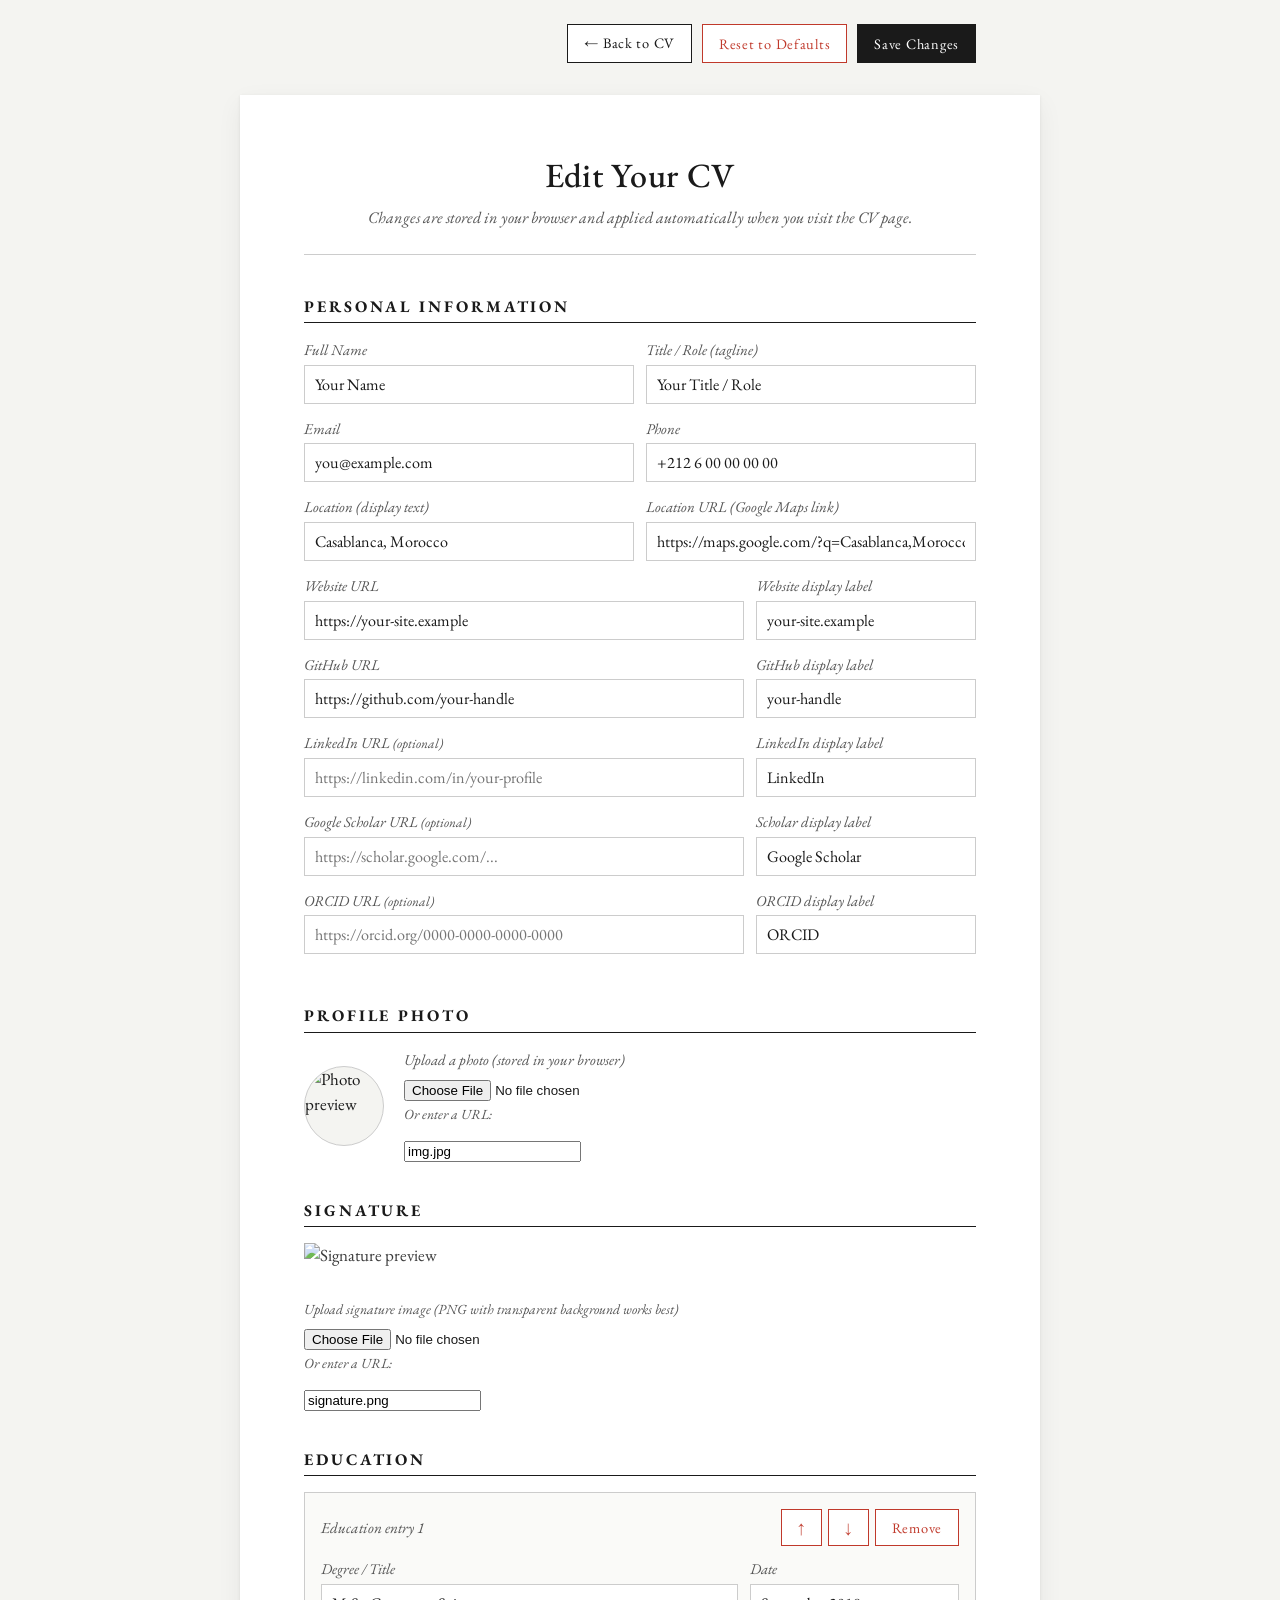
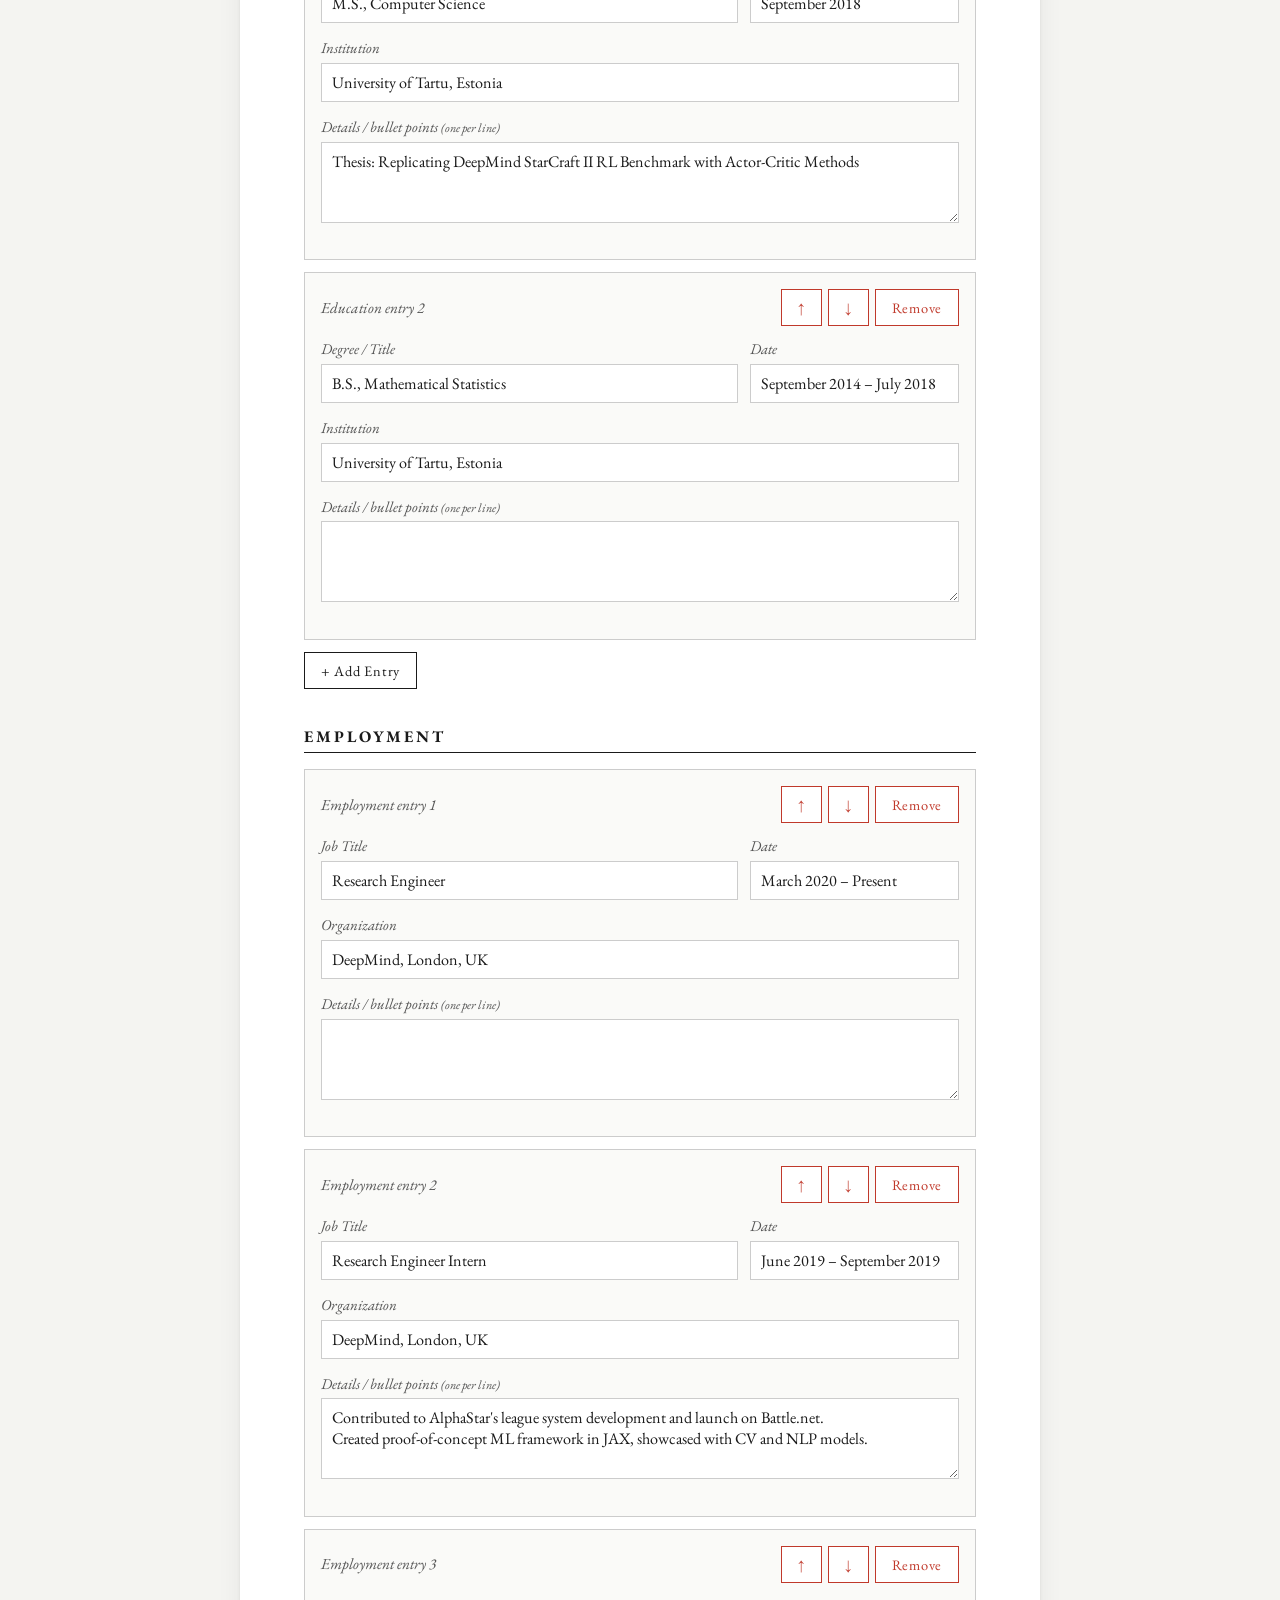
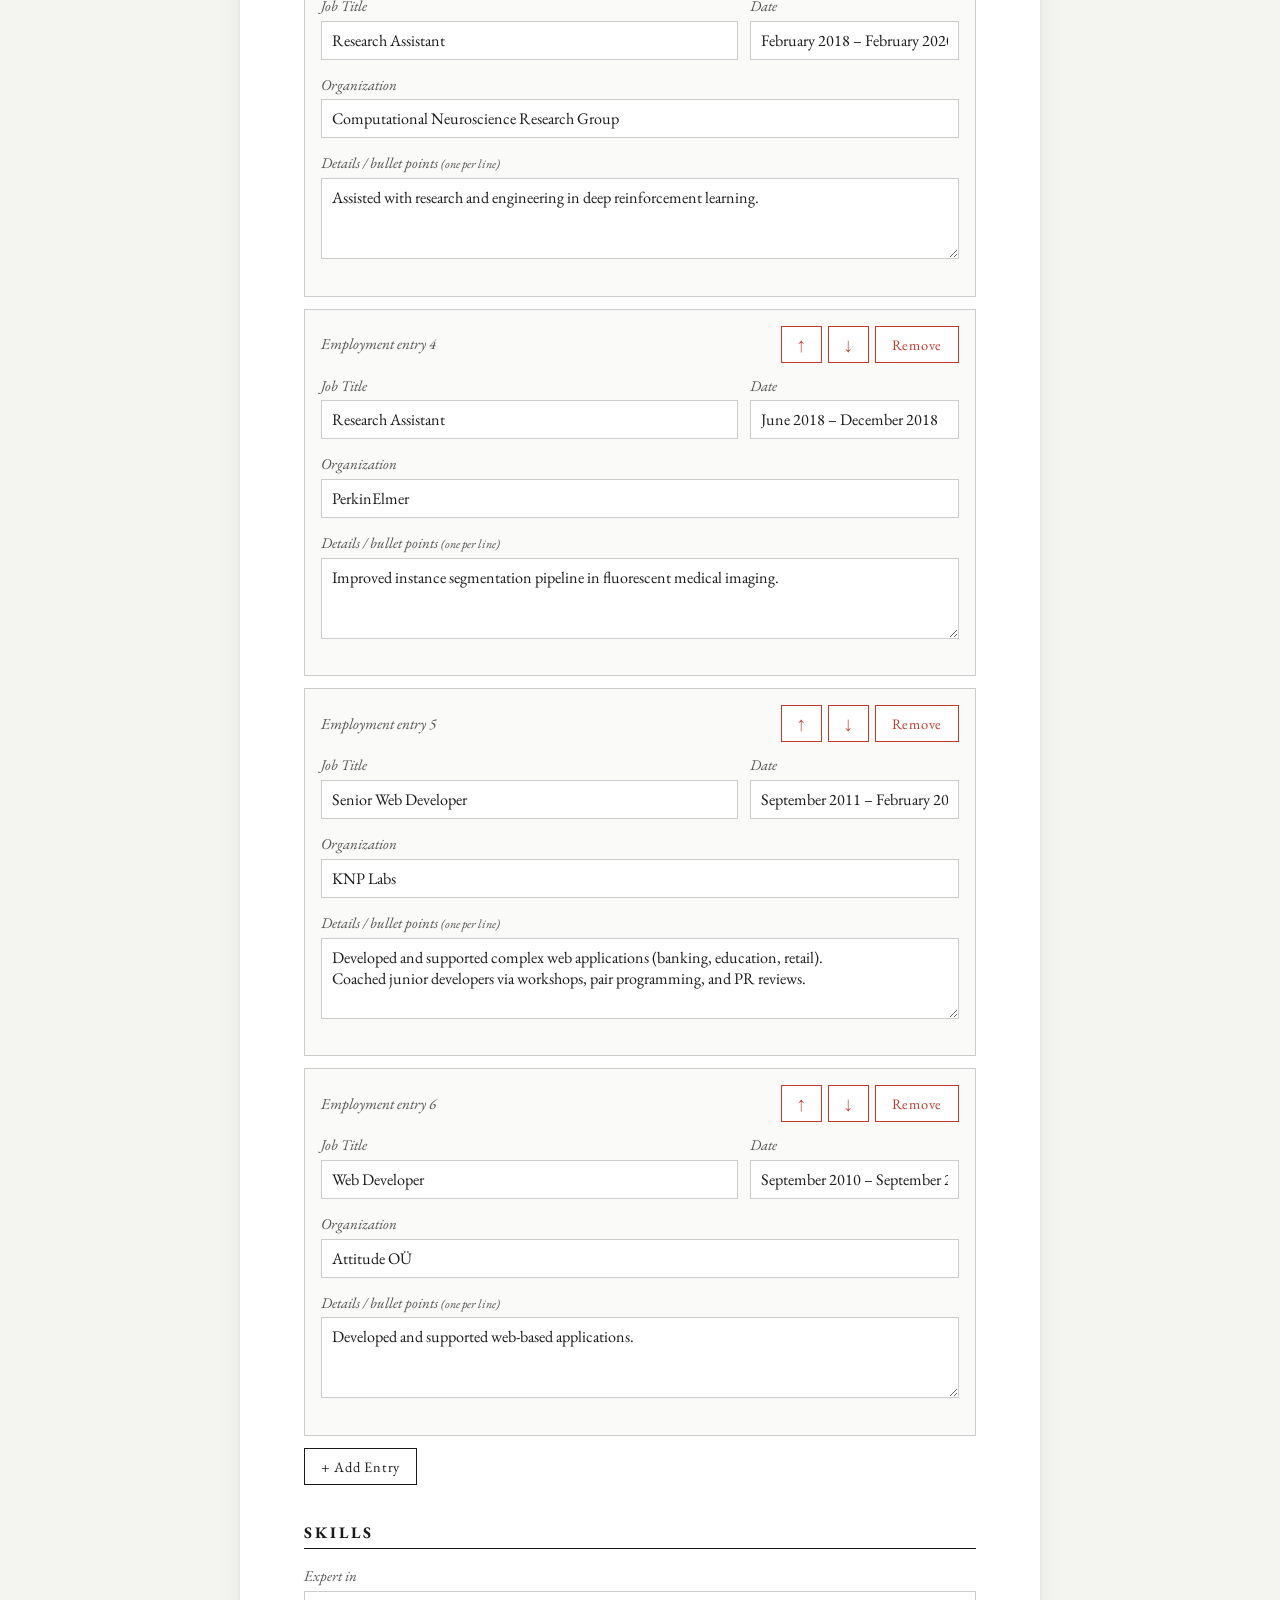
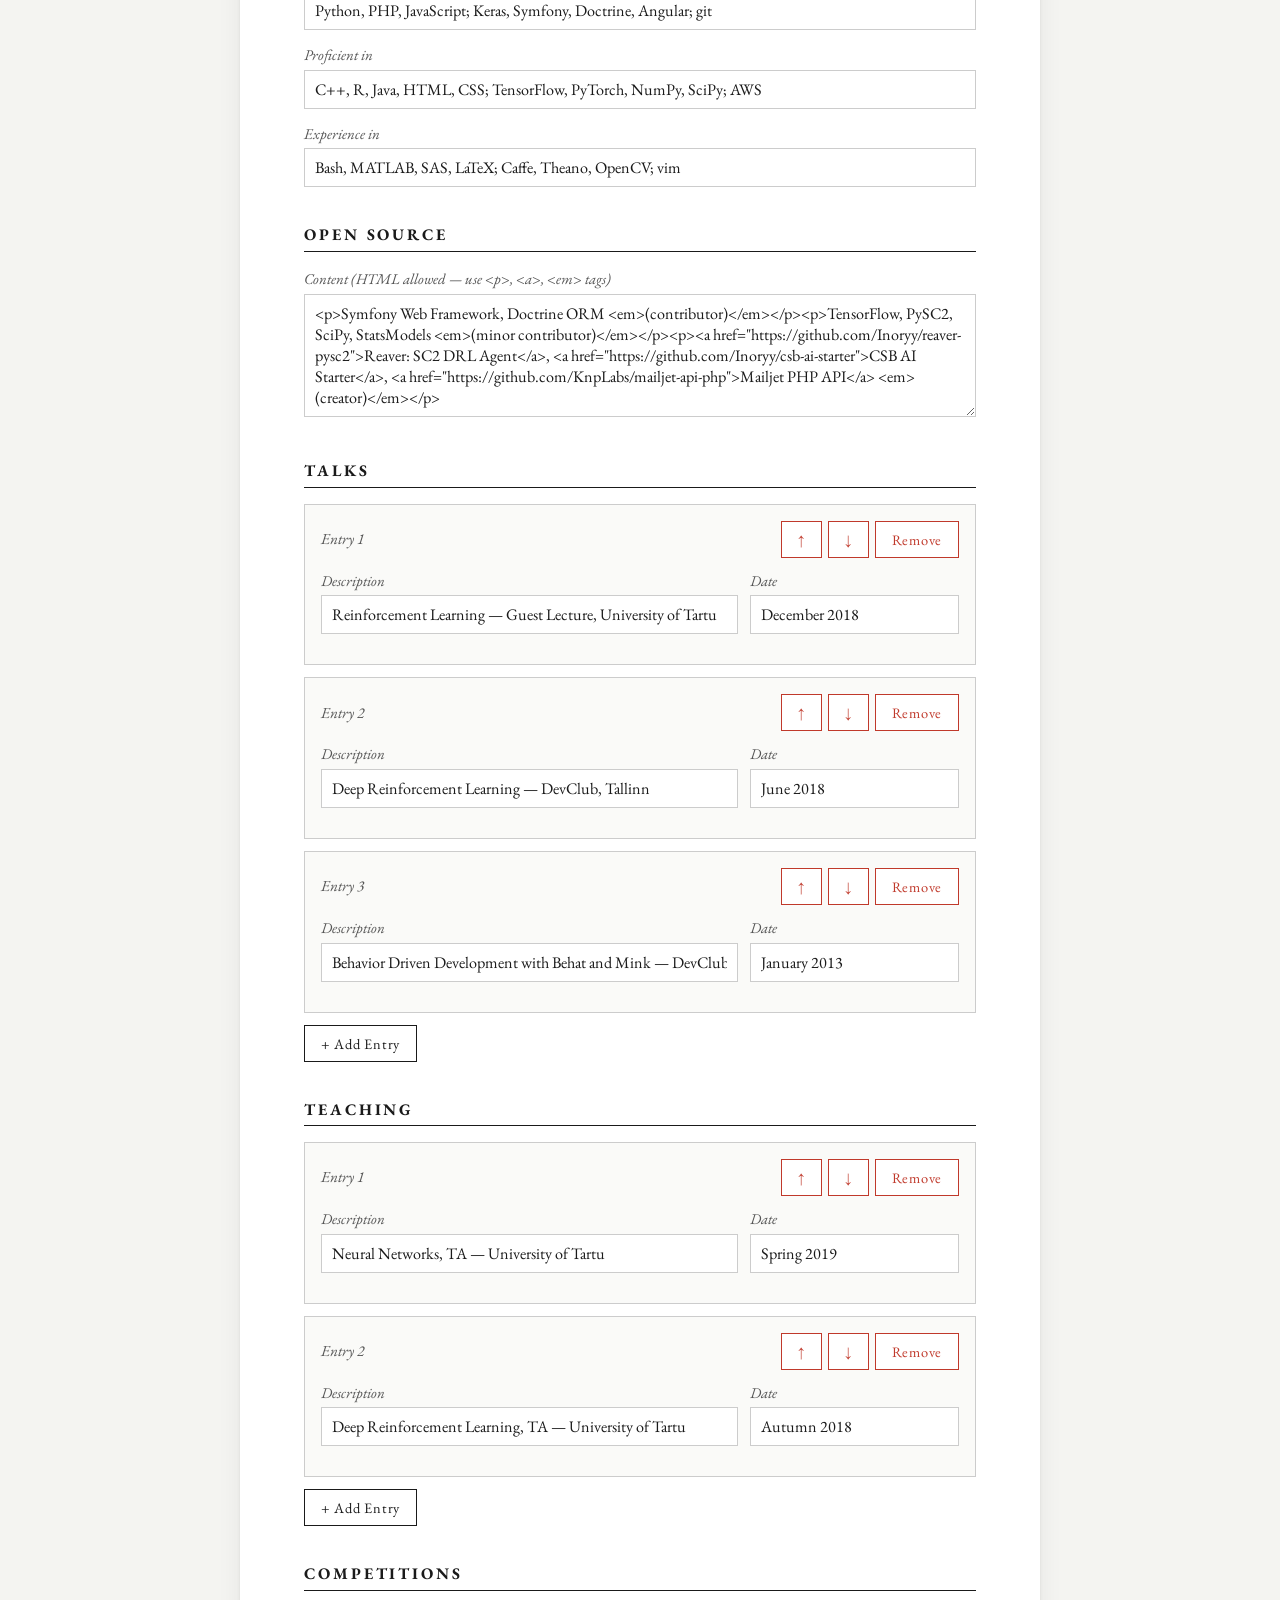
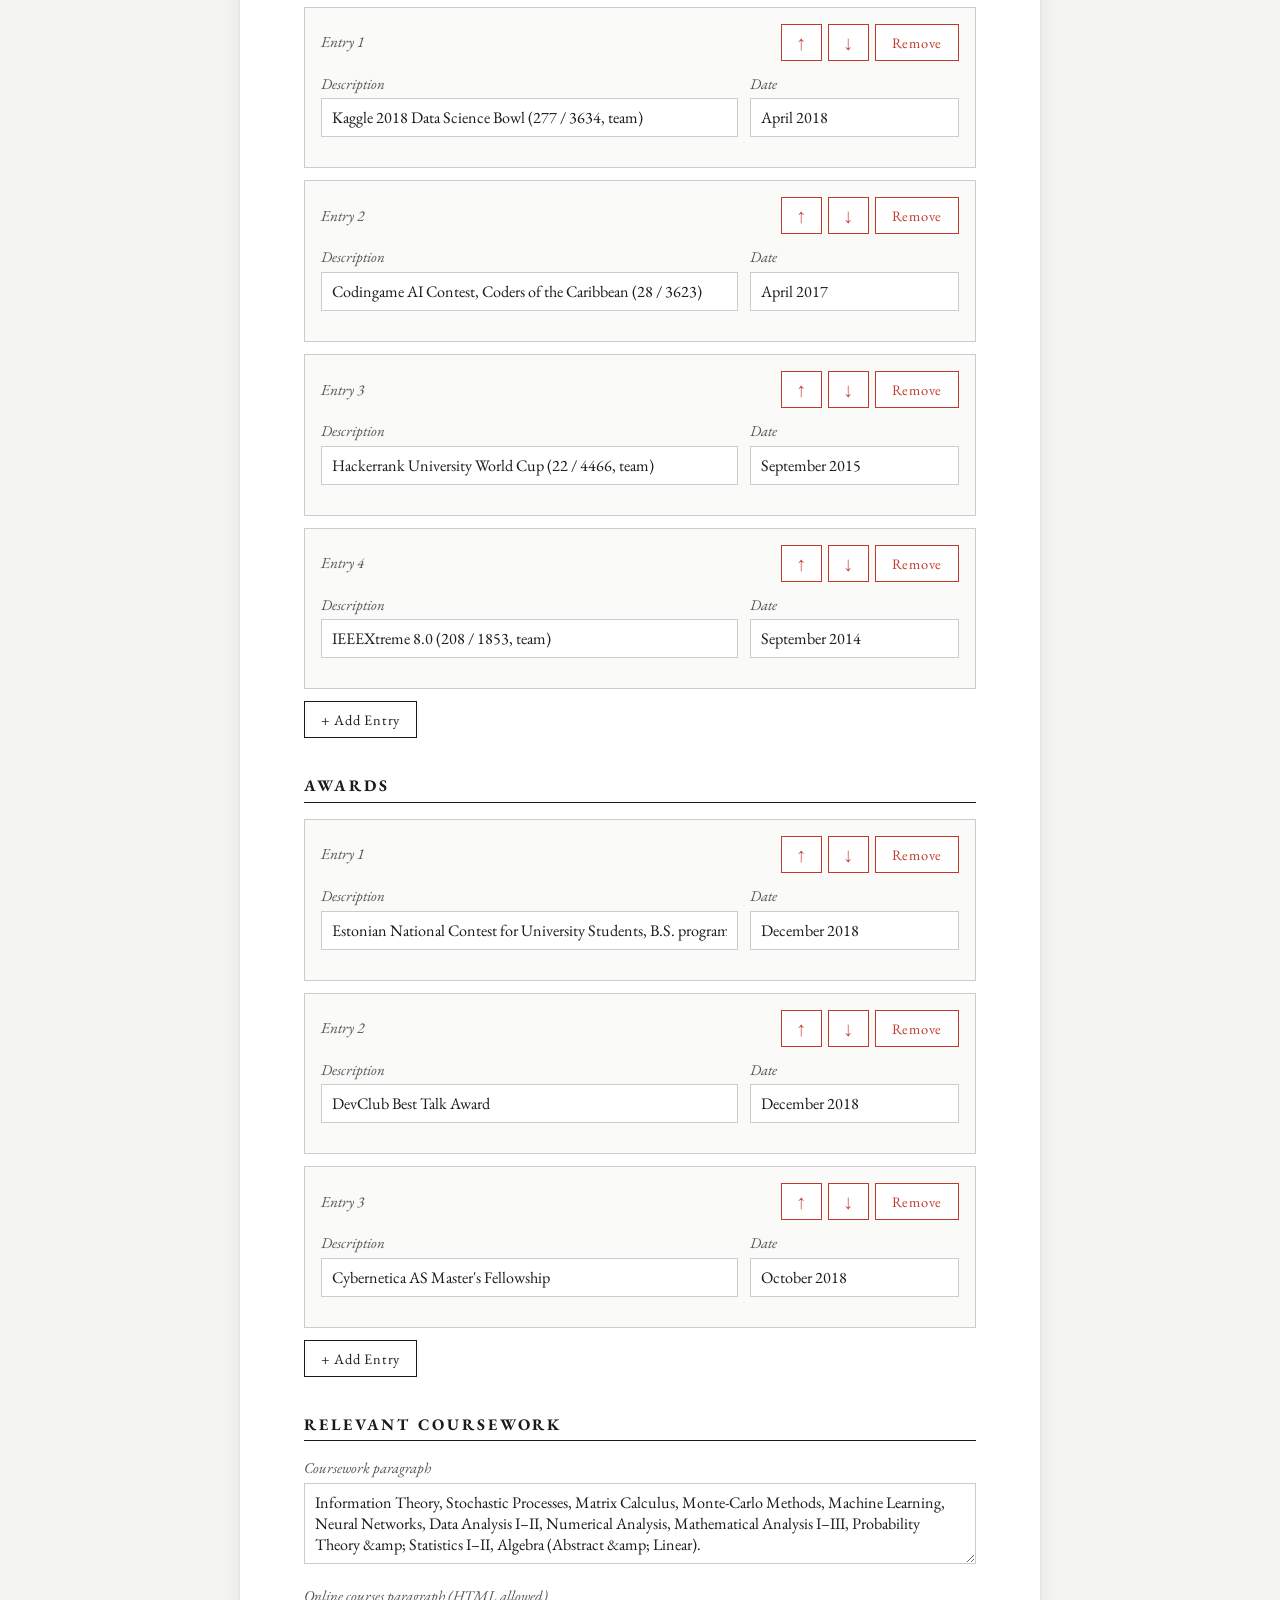
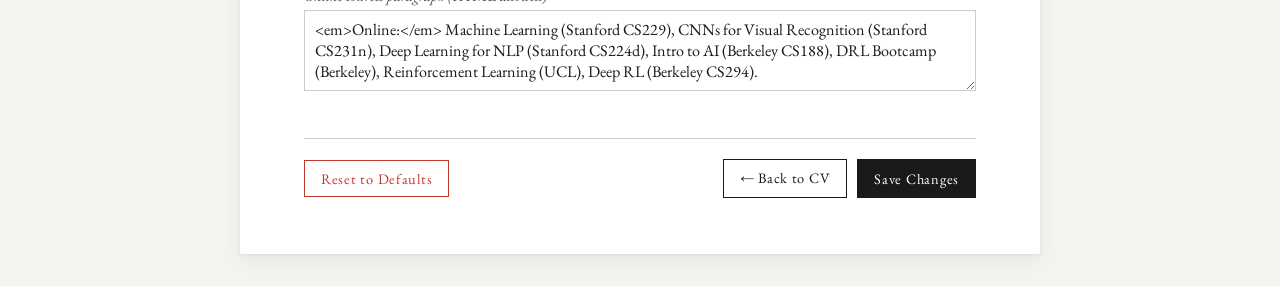
==== commit eee43f2a: "Fix PDF download, optimise for A4, polish admin UX PDF download (index.html): - Fix tiny 0.5mm margi" ====
--- a/admin/index.html
+++ b/admin/index.html
@@ -289,18 +289,18 @@
                 </div>
                 <div class="form-group">
                     <label for="f-phone">Phone</label>
-                    <input type="tel" id="f-phone" placeholder="+1 000 000 0000">
+                    <input type="tel" id="f-phone" placeholder="+212 6 00 00 00 00">
                 </div>
             </div>
 
             <div class="form-row-2">
                 <div class="form-group">
                     <label for="f-location">Location (display text)</label>
-                    <input type="text" id="f-location" placeholder="City, Country">
+                    <input type="text" id="f-location" placeholder="Casablanca, Morocco">
                 </div>
                 <div class="form-group">
                     <label for="f-locationUrl">Location URL (Google Maps link)</label>
-                    <input type="url" id="f-locationUrl" placeholder="https://maps.google.com/?q=City,Country">
+                    <input type="url" id="f-locationUrl" placeholder="https://maps.google.com/?q=Casablanca,Morocco">
                 </div>
             </div>
 
@@ -484,9 +484,9 @@
             name: "Your Name",
             tagline: "Your Title / Role",
             email: "you@example.com",
-            phone: "+1 000 000 0000",
-            location: "City, Country",
-            locationUrl: "https://maps.google.com/?q=City,Country",
+            phone: "+212 6 00 00 00 00",
+            location: "Casablanca, Morocco",
+            locationUrl: "https://maps.google.com/?q=Casablanca,Morocco",
             website: "https://your-site.example",
             websiteLabel: "your-site.example",
             github: "https://github.com/your-handle",
@@ -775,13 +775,10 @@
             data.orcid        = document.getElementById('f-orcid').value.trim();
             data.orcidLabel   = document.getElementById('f-orcidLabel').value.trim();
 
-            // Photos — keep base64 if already stored, otherwise use URL field
-            const currentData = loadData();
-            const photoUrl = document.getElementById('f-photoUrl').value.trim();
-            data.profilePhoto = photoUrl || (currentData.profilePhoto && currentData.profilePhoto.startsWith('data:') ? currentData.profilePhoto : photoUrl || 'img.jpg');
-
-            const sigUrl = document.getElementById('f-signatureUrl').value.trim();
-            data.signaturePhoto = sigUrl || (currentData.signaturePhoto && currentData.signaturePhoto.startsWith('data:') ? currentData.signaturePhoto : sigUrl || 'signature.png');
+            // Photos — the live preview src is the source of truth. It holds
+            // either an uploaded base64 image, a typed URL, or the default.
+            data.profilePhoto   = resolvePhoto('f-photoUrl', 'photo-preview', 'img.jpg');
+            data.signaturePhoto = resolvePhoto('f-signatureUrl', 'sig-preview', 'signature.png');
 
             data.skills = {
                 expert:     document.getElementById('f-skills-expert').value.trim(),
@@ -804,6 +801,16 @@
             data.awards      = readSimpleList('awards-list');
 
             return data;
+        }
+
+        // Decide which photo value to store: typed URL wins, then the
+        // current preview (base64 upload), then the repo default fallback.
+        function resolvePhoto(urlInputId, previewId, fallback) {
+            const typed = document.getElementById(urlInputId).value.trim();
+            if (typed) return typed;
+            const preview = document.getElementById(previewId).getAttribute('src') || '';
+            if (preview) return preview;
+            return fallback;
         }
 
         function readComplexList(containerId, type) {
@@ -842,7 +849,14 @@
         // ================================================================
         function saveData() {
             const data = readForm();
-            localStorage.setItem('cv_data', JSON.stringify(data));
+            try {
+                localStorage.setItem('cv_data', JSON.stringify(data));
+            } catch (e) {
+                alert('Could not save — your browser storage is full. This usually '
+                    + 'happens with very large uploaded images. Try a smaller photo '
+                    + '(under ~1 MB) or use an image URL instead.');
+                return;
+            }
             const notice = document.getElementById('save-notice');
             notice.style.display = 'block';
             setTimeout(() => { notice.style.display = 'none'; }, 2500);
@@ -857,13 +871,9 @@
                 if (!file) return;
                 const reader = new FileReader();
                 reader.onload = function (e) {
+                    // Preview holds the base64 image; it's persisted on Save.
                     document.getElementById(previewId).src = e.target.result;
                     document.getElementById(urlInputId).value = '';
-                    // Store base64 immediately so it persists across form interactions
-                    const key = inputId === 'f-photo' ? 'profilePhoto' : 'signaturePhoto';
-                    const current = loadData();
-                    current[key] = e.target.result;
-                    localStorage.setItem('cv_data', JSON.stringify(current));
                 };
                 reader.readAsDataURL(file);
             });
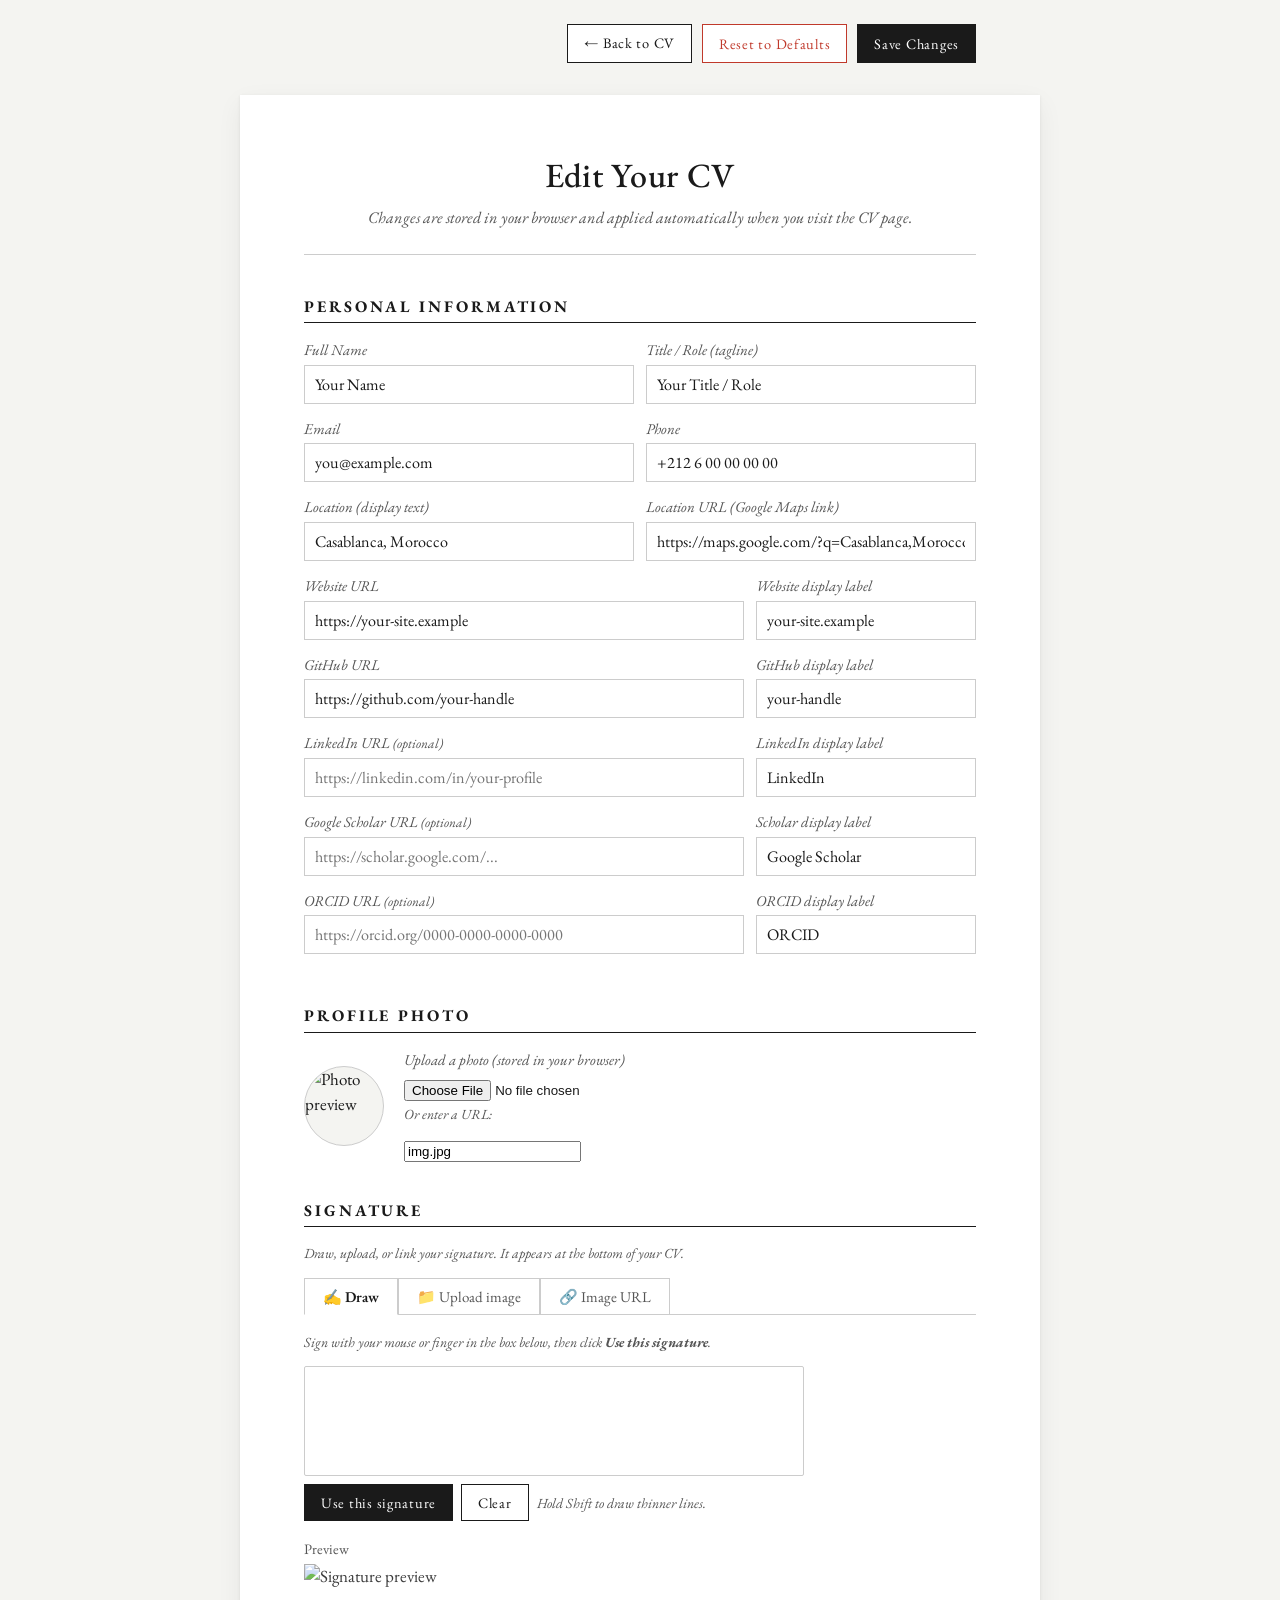
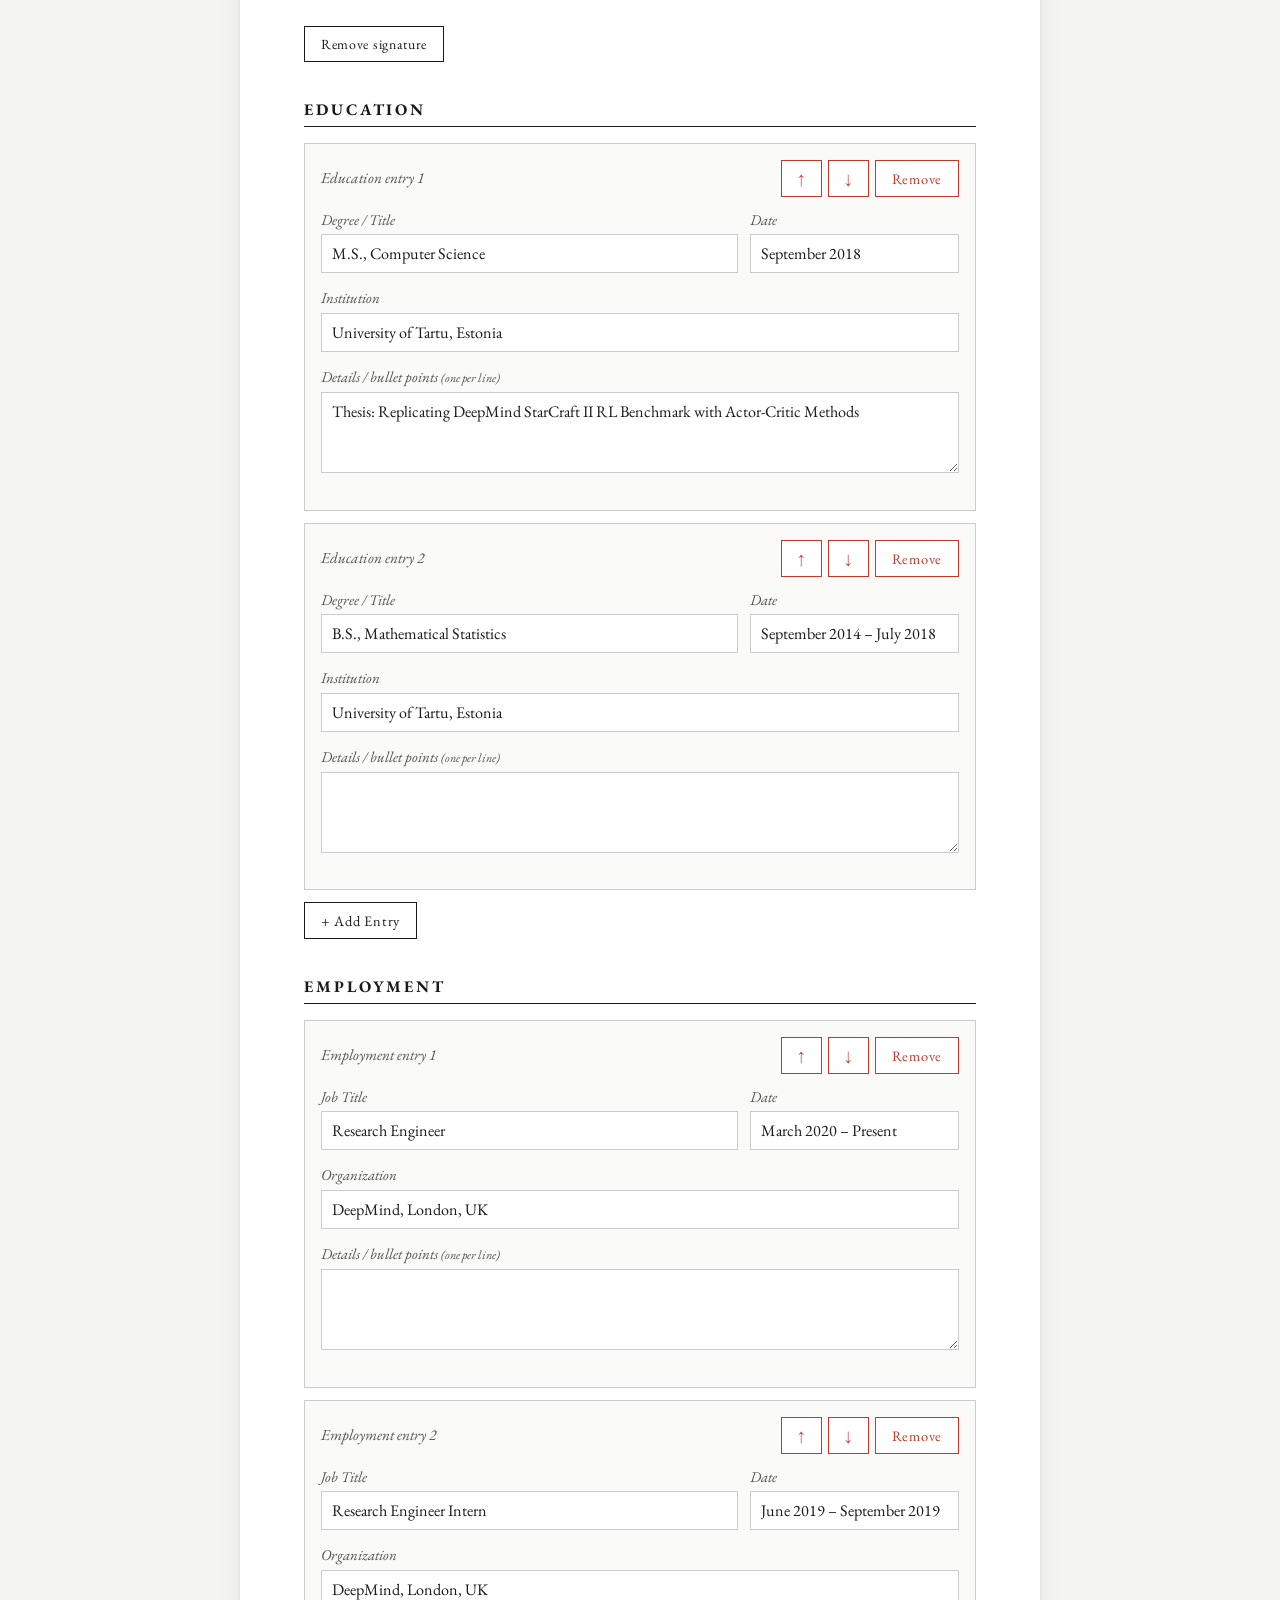
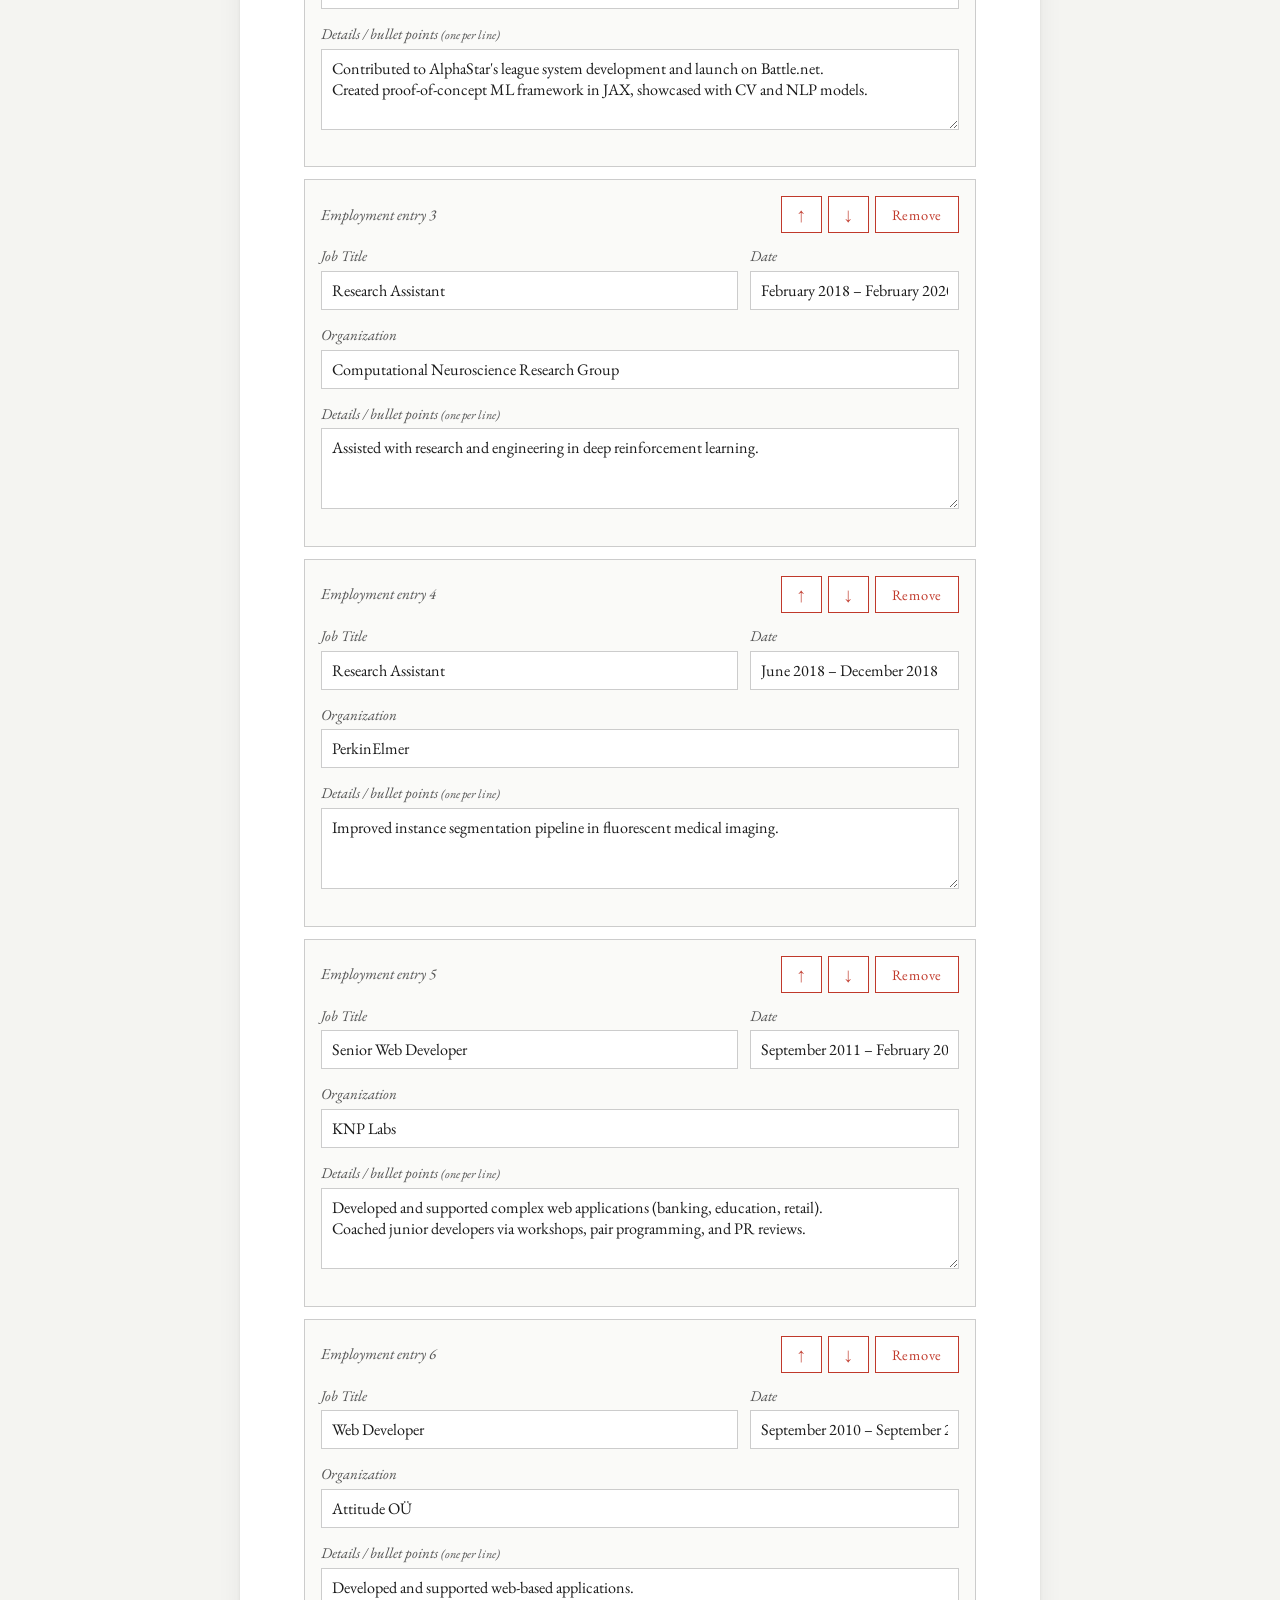
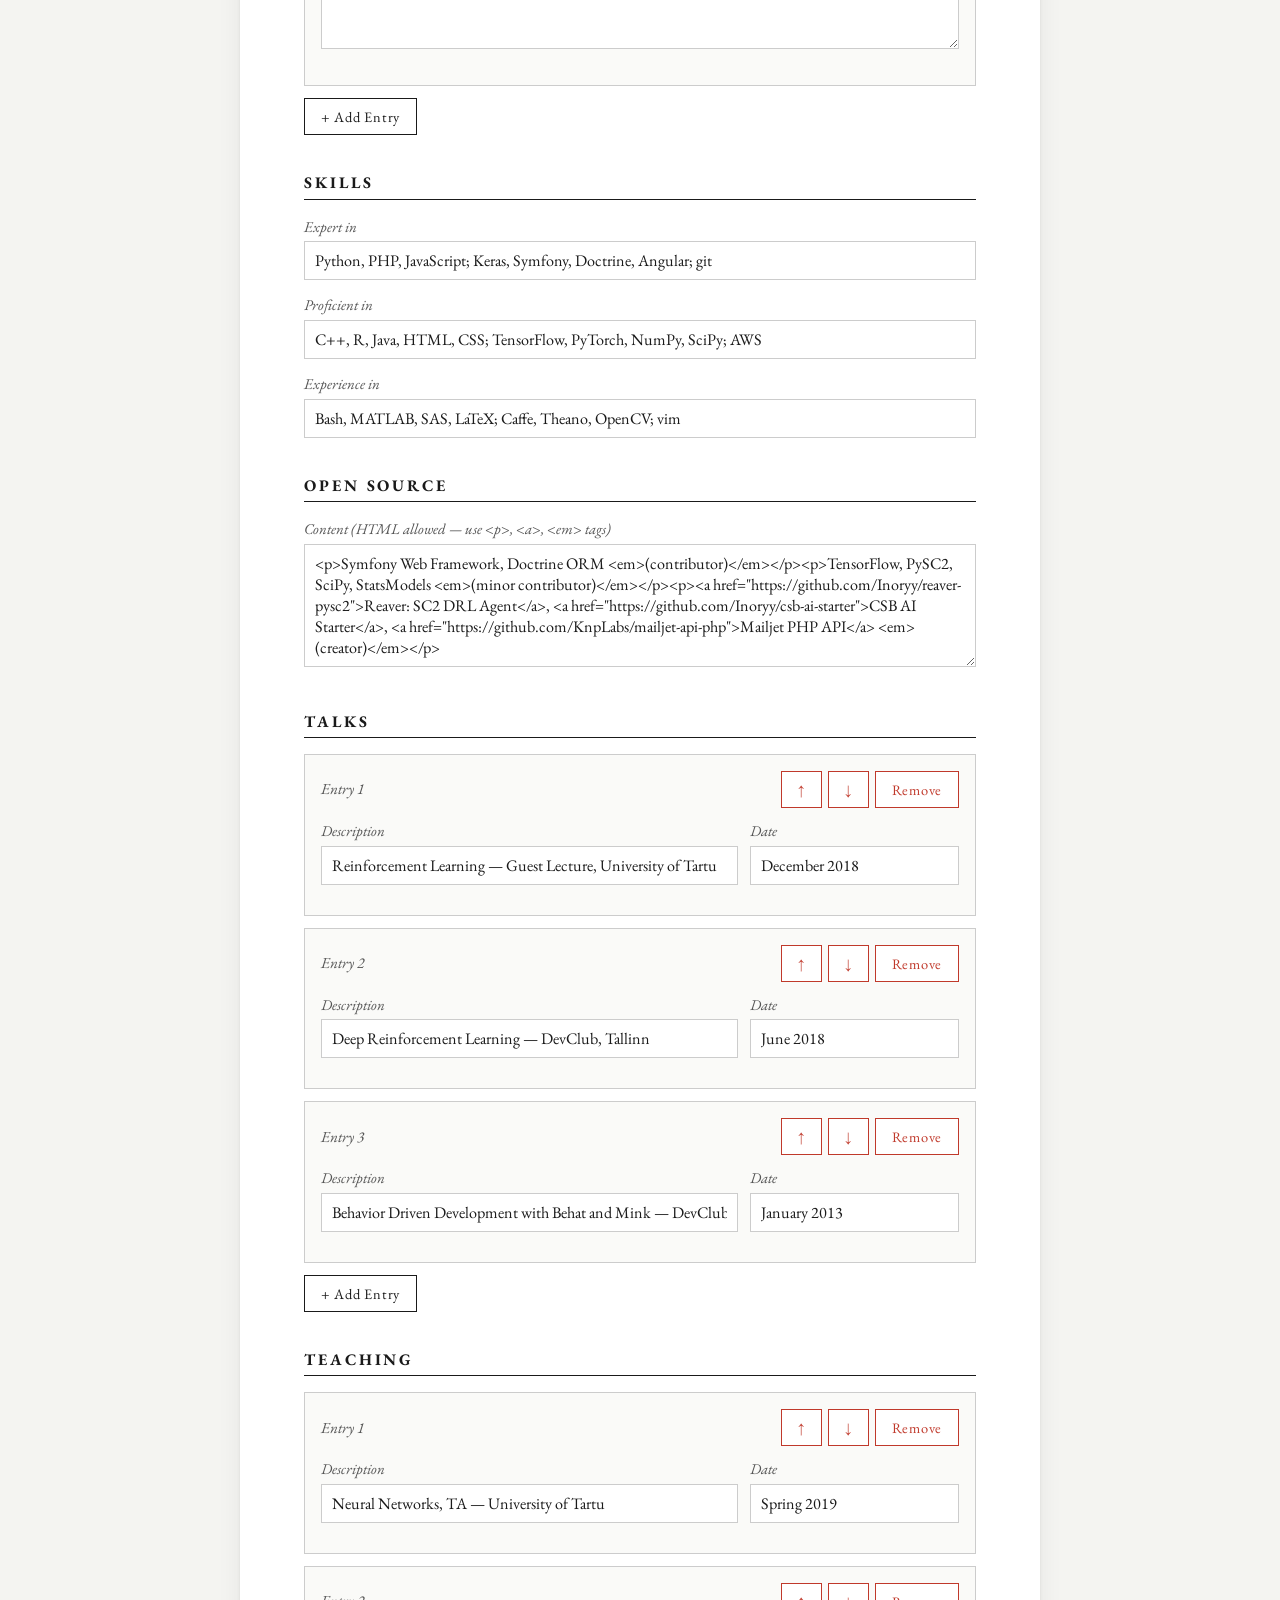
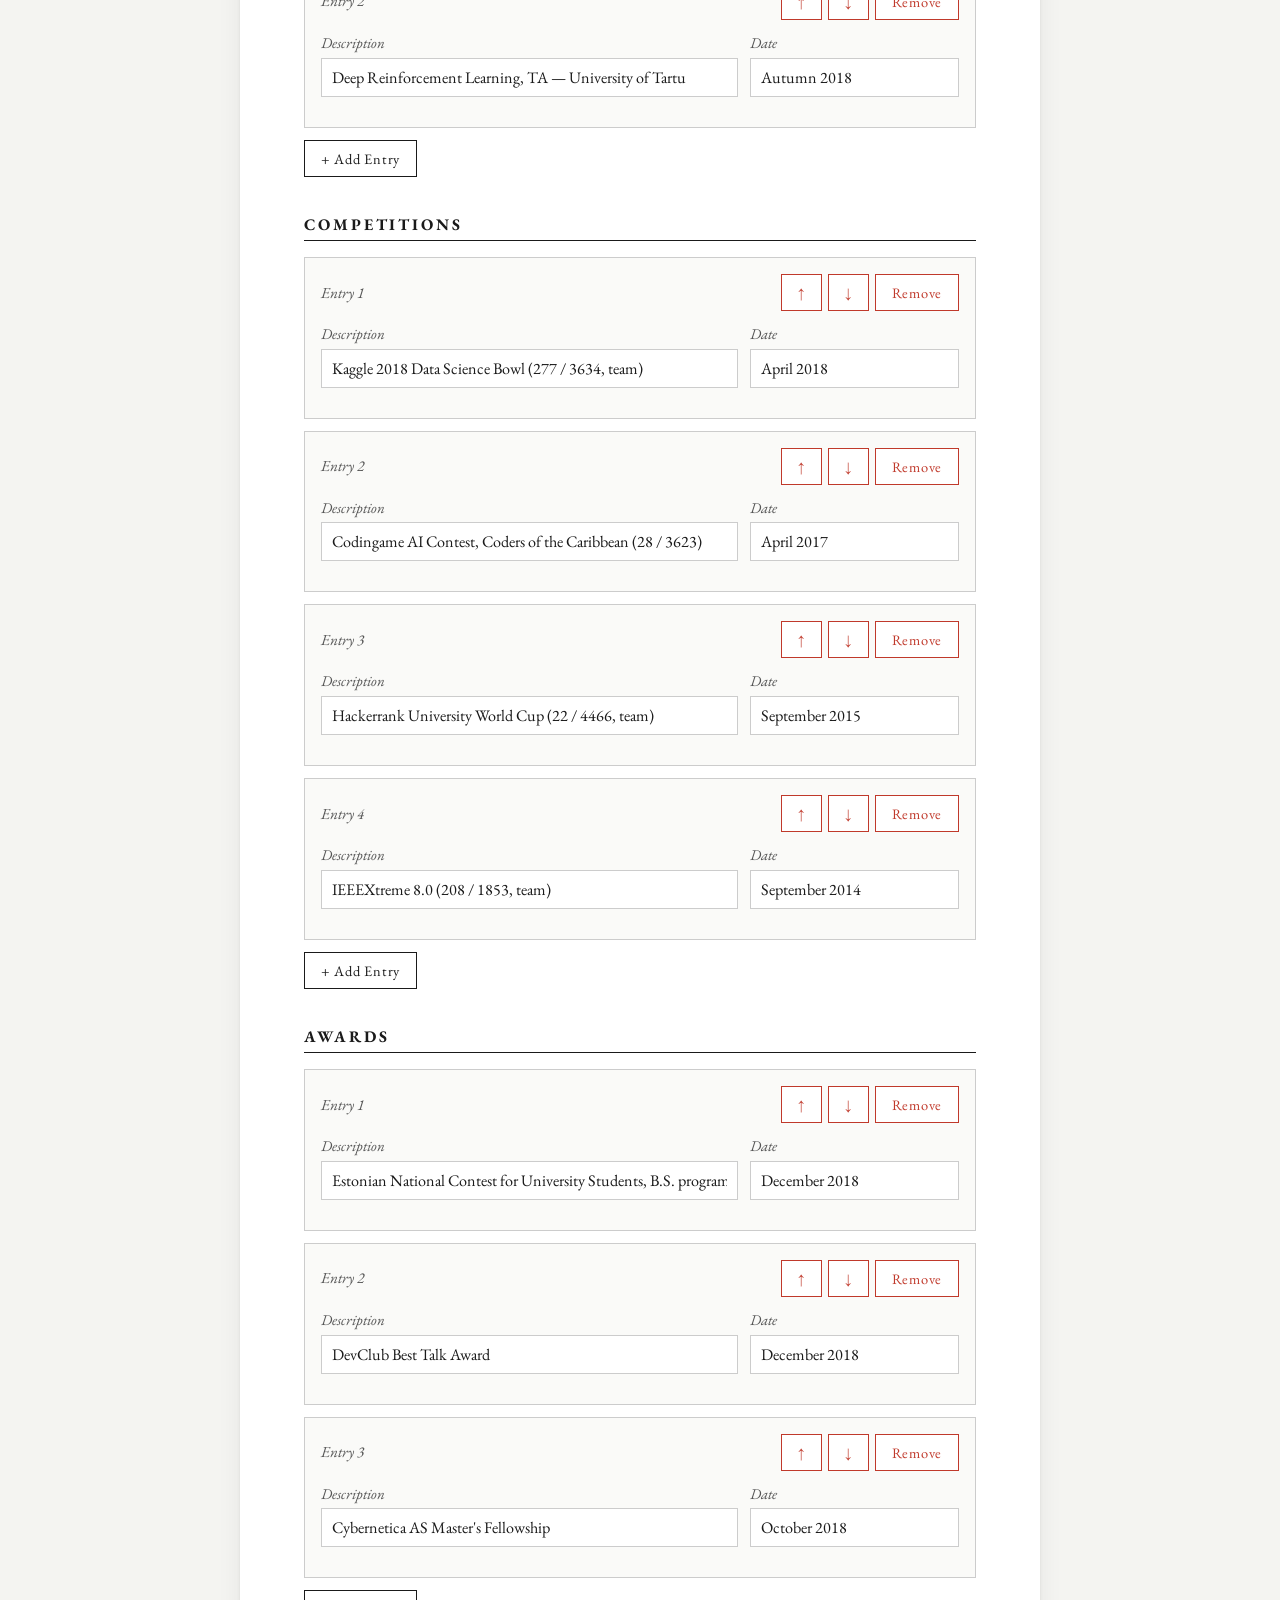
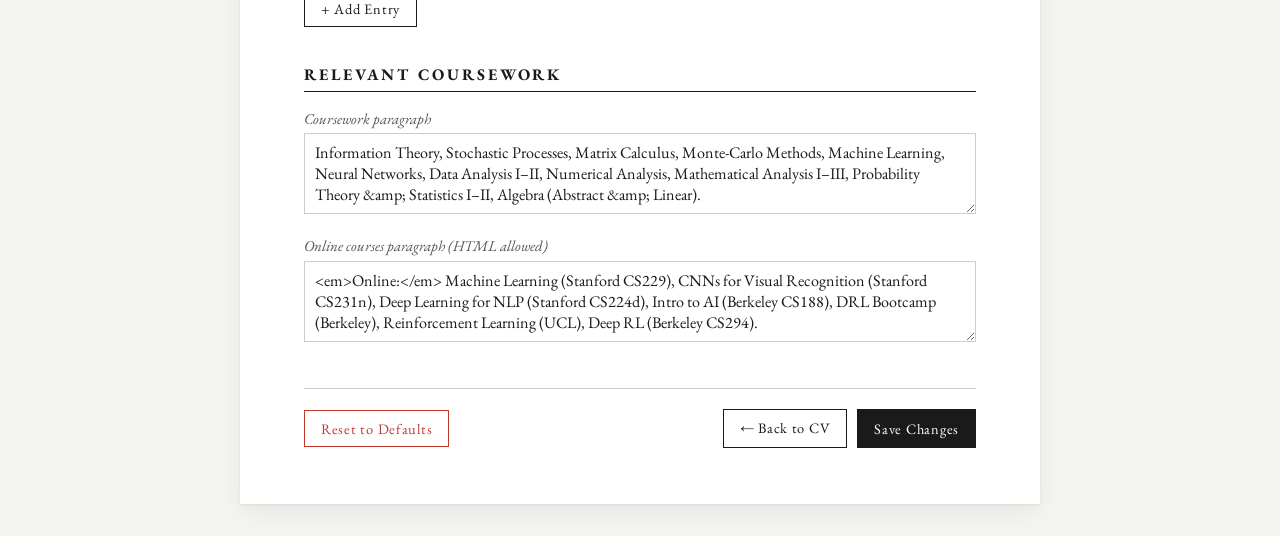
==== commit ed755931: "Add draw-your-signature pad to /admin (recommended approach) The old signature section was plain fil" ====
--- a/admin/index.html
+++ b/admin/index.html
@@ -186,12 +186,42 @@
         .signature-preview {
             height: 50px;
             width: auto;
-            max-width: 200px;
+            max-width: 220px;
             display: block;
             margin-bottom: 6px;
             opacity: 0.85;
         }
         .signature-preview[src=""] { display: none; }
+
+        /* -------- Signature draw pad -------- */
+        .sig-tabs { display: flex; gap: 0; margin-bottom: 0; border-bottom: 1px solid var(--rule); }
+        .sig-tab {
+            padding: 7px 18px;
+            font: inherit;
+            font-size: 0.88em;
+            cursor: pointer;
+            background: none;
+            border: 1px solid var(--rule);
+            border-bottom: none;
+            margin-bottom: -1px;
+            color: var(--muted);
+        }
+        .sig-tab.active { background: var(--paper); color: var(--ink); font-weight: 600; border-bottom: 1px solid var(--paper); }
+        .sig-panel { display: none; padding: 14px 0 4px; }
+        .sig-panel.active { display: block; }
+        #sig-canvas {
+            display: block;
+            border: 1px solid var(--rule);
+            border-radius: 2px;
+            background: #fff;
+            cursor: crosshair;
+            touch-action: none;
+            width: 100%;
+            max-width: 500px;
+            height: 110px;
+        }
+        .sig-canvas-actions { display: flex; gap: 8px; margin-top: 8px; align-items: center; }
+        .sig-canvas-actions .form-note { margin: 0; }
 
         /* -------- Dynamic entry cards -------- */
         .entry-card {
@@ -377,11 +407,43 @@
         <!-- ===== Signature ===== -->
         <div class="form-section">
             <h3>Signature</h3>
-            <img id="sig-preview" class="signature-preview" src="" alt="Signature preview">
-            <label class="form-note" style="display:block;margin-bottom:6px">Upload signature image (PNG with transparent background works best)</label>
-            <input type="file" id="f-signature" accept="image/*">
-            <p class="form-note">Or enter a URL:</p>
-            <input type="url" id="f-signatureUrl" placeholder="https://... or leave blank to use signature.png from the repo">
+            <p class="form-note" style="margin-bottom:14px">Draw, upload, or link your signature. It appears at the bottom of your CV.</p>
+
+            <div class="sig-tabs">
+                <button class="sig-tab active" data-tab="draw">✍️ Draw</button>
+                <button class="sig-tab" data-tab="upload">📁 Upload image</button>
+                <button class="sig-tab" data-tab="url">🔗 Image URL</button>
+            </div>
+
+            <!-- Draw -->
+            <div class="sig-panel active" id="sig-panel-draw">
+                <p class="form-note">Sign with your mouse or finger in the box below, then click <strong>Use this signature</strong>.</p>
+                <canvas id="sig-canvas" width="800" height="220"></canvas>
+                <div class="sig-canvas-actions">
+                    <button class="btn btn-primary" id="sig-use-btn">Use this signature</button>
+                    <button class="btn" id="sig-clear-btn">Clear</button>
+                    <span class="form-note">Hold Shift to draw thinner lines.</span>
+                </div>
+            </div>
+
+            <!-- Upload -->
+            <div class="sig-panel" id="sig-panel-upload">
+                <p class="form-note">PNG with a transparent background looks best. JPG also works.</p>
+                <input type="file" id="f-signature" accept="image/*">
+            </div>
+
+            <!-- URL -->
+            <div class="sig-panel" id="sig-panel-url">
+                <p class="form-note">Paste a direct link to your signature image (must be publicly accessible).</p>
+                <input type="url" id="f-signatureUrl" placeholder="https://... or leave blank to use signature.png from the repo">
+            </div>
+
+            <!-- Shared preview (shown after any method) -->
+            <div id="sig-result" style="margin-top:14px;display:none">
+                <label style="font-size:0.85em;color:var(--muted);display:block;margin-bottom:4px">Preview</label>
+                <img id="sig-preview" class="signature-preview" src="" alt="Signature preview" style="max-height:70px">
+                <button class="btn" id="sig-remove-btn" style="margin-top:6px;font-size:0.82em">Remove signature</button>
+            </div>
         </div>
 
         <!-- ===== Education ===== -->
@@ -721,9 +783,12 @@
             document.getElementById('f-photoUrl').value = photoVal.startsWith('data:') ? '' : photoVal;
             document.getElementById('photo-preview').src = photoVal;
 
+            // Signature preview is populated by the self-contained signature
+            // section on DOMContentLoaded; fillForm only needs to handle URL input.
             const sigVal = data.signaturePhoto || '';
-            document.getElementById('f-signatureUrl').value = sigVal.startsWith('data:') ? '' : sigVal;
-            document.getElementById('sig-preview').src = sigVal;
+            if (sigVal && !sigVal.startsWith('data:')) {
+                document.getElementById('f-signatureUrl').value = sigVal;
+            }
 
             // Skills
             document.getElementById('f-skills-expert').value      = (data.skills && data.skills.expert)      ? data.skills.expert      : '';
@@ -863,6 +928,110 @@
         }
 
         // ================================================================
+        // SIGNATURE SECTION: TABS + DRAW PAD
+        // ================================================================
+        (function () {
+            // --- Tabs ---
+            document.querySelectorAll('.sig-tab').forEach(tab => {
+                tab.addEventListener('click', () => {
+                    document.querySelectorAll('.sig-tab').forEach(t => t.classList.remove('active'));
+                    document.querySelectorAll('.sig-panel').forEach(p => p.classList.remove('active'));
+                    tab.classList.add('active');
+                    document.getElementById('sig-panel-' + tab.dataset.tab).classList.add('active');
+                });
+            });
+
+            // --- Draw pad ---
+            const canvas  = document.getElementById('sig-canvas');
+            const ctx     = canvas.getContext('2d');
+            let drawing   = false;
+            let lastX = 0, lastY = 0;
+
+            // Map client coordinates to canvas logical coordinates.
+            function canvasXY(e) {
+                const r  = canvas.getBoundingClientRect();
+                const sx = canvas.width  / r.width;
+                const sy = canvas.height / r.height;
+                const src = e.touches ? e.touches[0] : e;
+                return [(src.clientX - r.left) * sx, (src.clientY - r.top) * sy];
+            }
+
+            function startDraw(e) {
+                e.preventDefault();
+                drawing = true;
+                [lastX, lastY] = canvasXY(e);
+            }
+            function draw(e) {
+                e.preventDefault();
+                if (!drawing) return;
+                const [x, y] = canvasXY(e);
+                ctx.beginPath();
+                ctx.moveTo(lastX, lastY);
+                ctx.lineTo(x, y);
+                ctx.lineWidth  = e.shiftKey ? 1.5 : 2.8;
+                ctx.lineCap    = 'round';
+                ctx.lineJoin   = 'round';
+                ctx.strokeStyle = '#1a1a1a';
+                ctx.stroke();
+                [lastX, lastY] = [x, y];
+            }
+            function stopDraw() { drawing = false; }
+
+            canvas.addEventListener('mousedown',  startDraw);
+            canvas.addEventListener('mousemove',  draw);
+            canvas.addEventListener('mouseup',    stopDraw);
+            canvas.addEventListener('mouseleave', stopDraw);
+            canvas.addEventListener('touchstart', startDraw, { passive: false });
+            canvas.addEventListener('touchmove',  draw,      { passive: false });
+            canvas.addEventListener('touchend',   stopDraw);
+
+            document.getElementById('sig-clear-btn').addEventListener('click', () => {
+                ctx.clearRect(0, 0, canvas.width, canvas.height);
+            });
+
+            // "Use this signature" — export canvas as transparent PNG.
+            document.getElementById('sig-use-btn').addEventListener('click', () => {
+                const dataUrl = canvas.toDataURL('image/png');
+                showSigPreview(dataUrl);
+            });
+
+            // --- Upload ---
+            document.getElementById('f-signature').addEventListener('change', function () {
+                const file = this.files[0];
+                if (!file) return;
+                const reader = new FileReader();
+                reader.onload = e => showSigPreview(e.target.result);
+                reader.readAsDataURL(file);
+            });
+
+            // --- URL ---
+            document.getElementById('f-signatureUrl').addEventListener('input', function () {
+                if (this.value.trim()) showSigPreview(this.value.trim());
+            });
+
+            // --- Shared preview & remove ---
+            function showSigPreview(src) {
+                const img = document.getElementById('sig-preview');
+                img.src = src;
+                document.getElementById('sig-result').style.display = 'block';
+                // Clear URL input if it's a base64 value (so readForm picks preview)
+                if (!src.startsWith('http')) document.getElementById('f-signatureUrl').value = '';
+            }
+
+            document.getElementById('sig-remove-btn').addEventListener('click', () => {
+                document.getElementById('sig-preview').src = '';
+                document.getElementById('sig-result').style.display = 'none';
+                document.getElementById('f-signatureUrl').value = '';
+                document.getElementById('f-signature').value = '';
+                ctx.clearRect(0, 0, canvas.width, canvas.height);
+            });
+
+            // On page load: if there's an existing signature in storage, show it.
+            const existing = (loadData().signaturePhoto || '').trim();
+            if (existing) showSigPreview(existing);
+        })();
+
+        // ================================================================
         // PHOTO UPLOAD HANDLERS
         // ================================================================
         function handlePhotoUpload(inputId, previewId, urlInputId) {
@@ -909,8 +1078,8 @@
         // INIT
         // ================================================================
         fillForm(loadData());
+        // Profile photo only — signature is handled by the draw-pad section above.
         handlePhotoUpload('f-photo', 'photo-preview', 'f-photoUrl');
-        handlePhotoUpload('f-signature', 'sig-preview', 'f-signatureUrl');
         wireAddButtons();
 
         // Save buttons
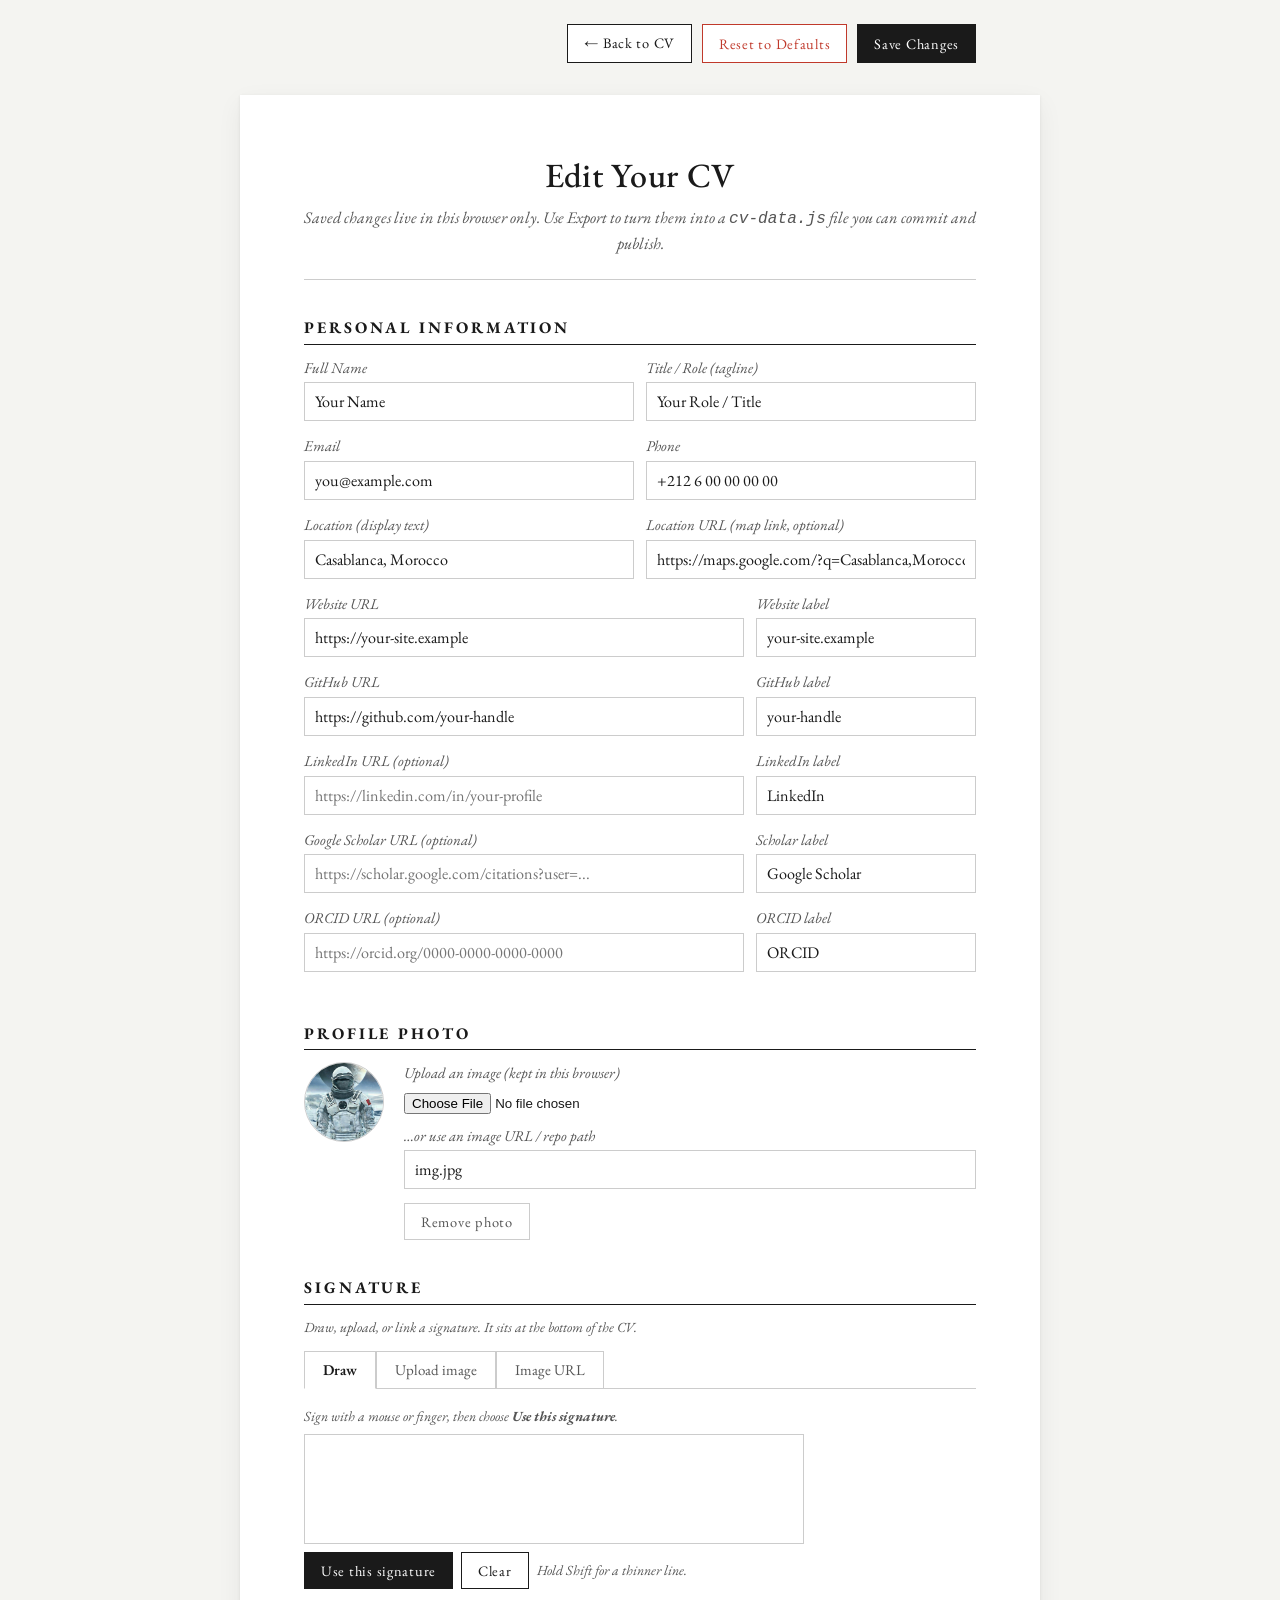
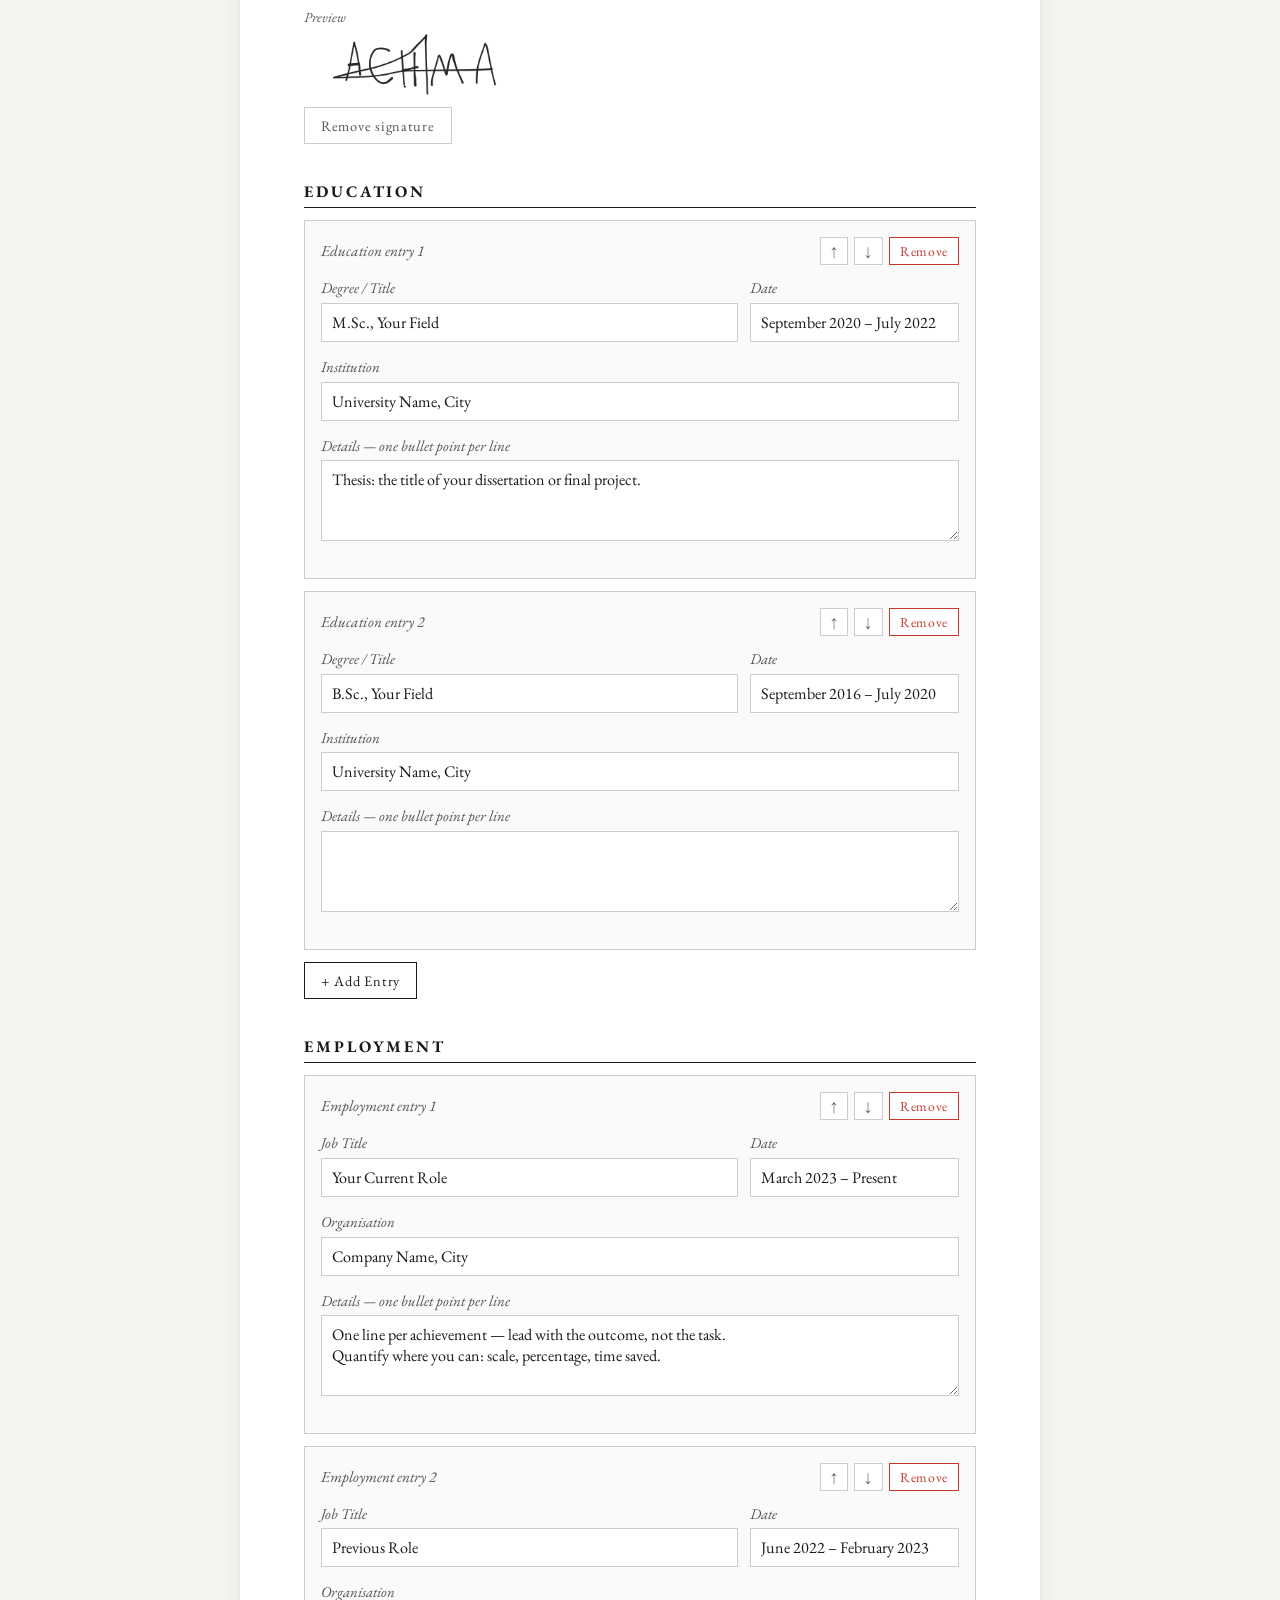
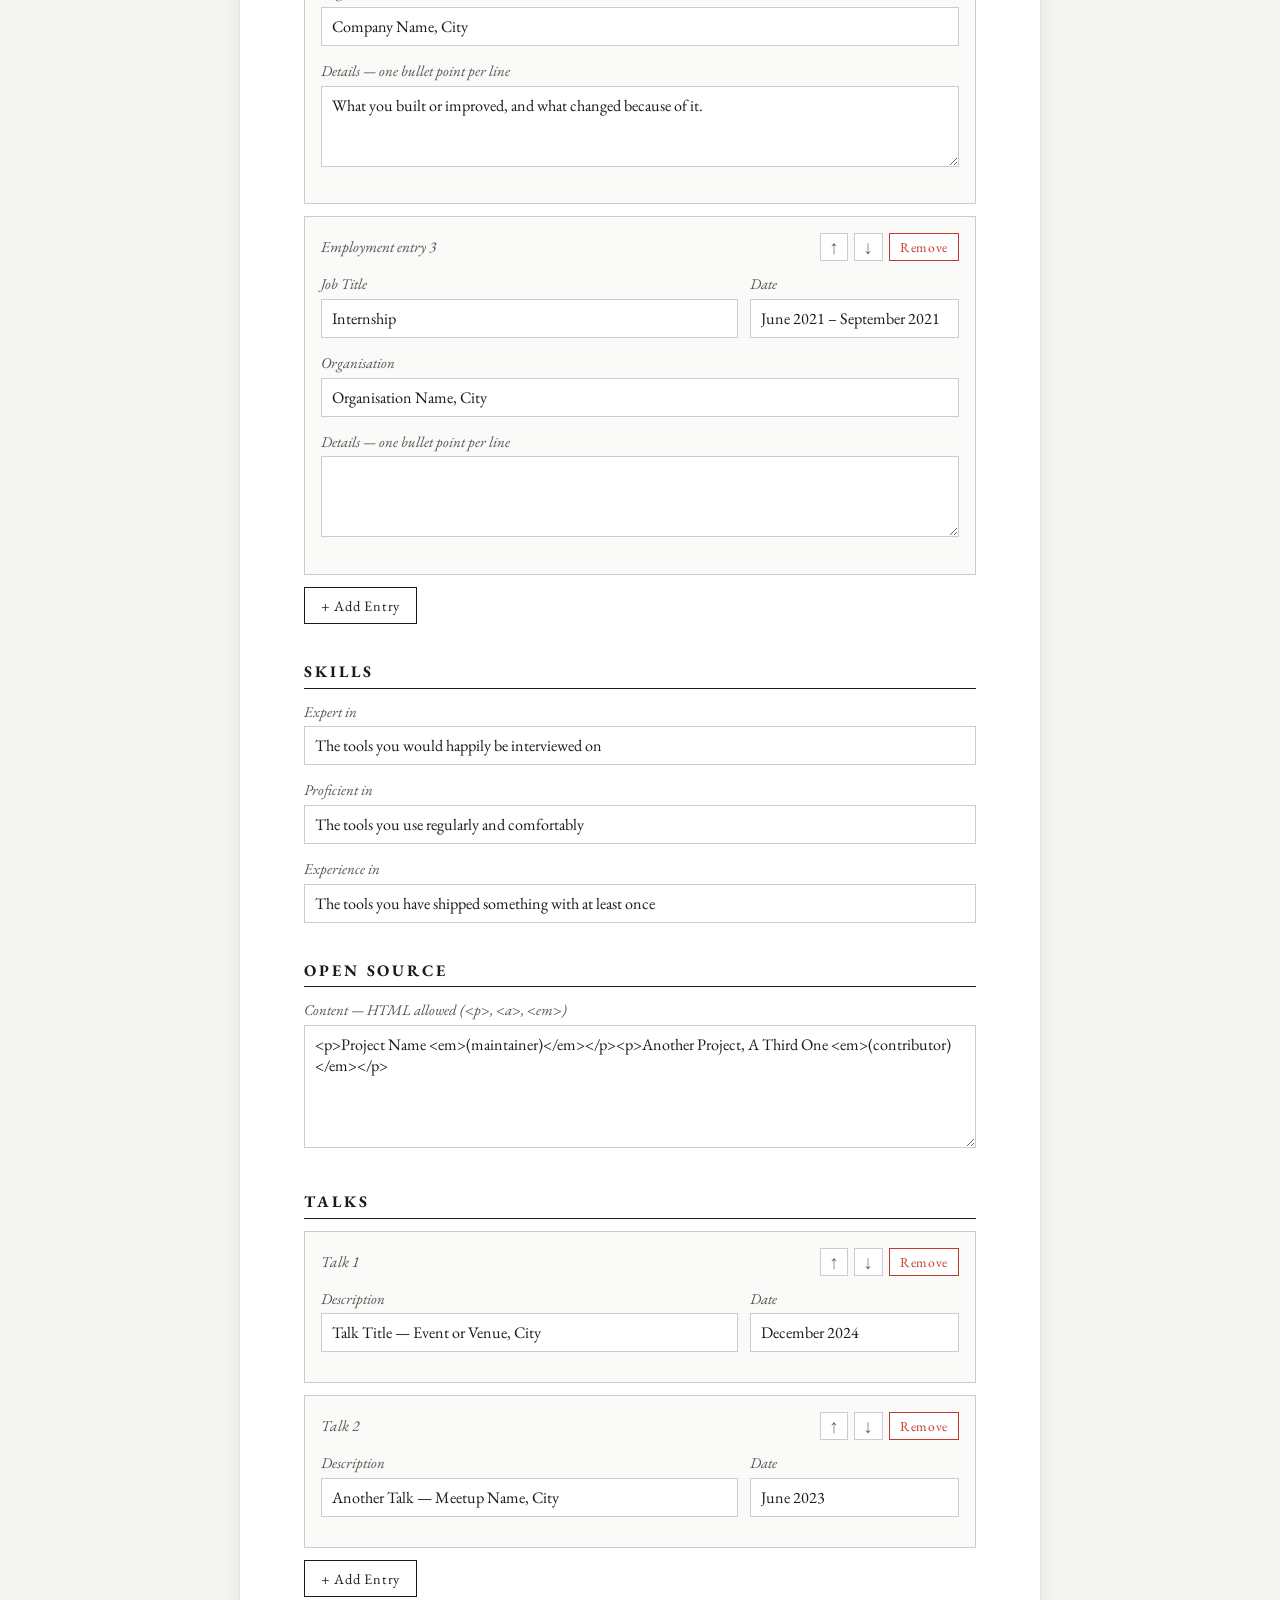
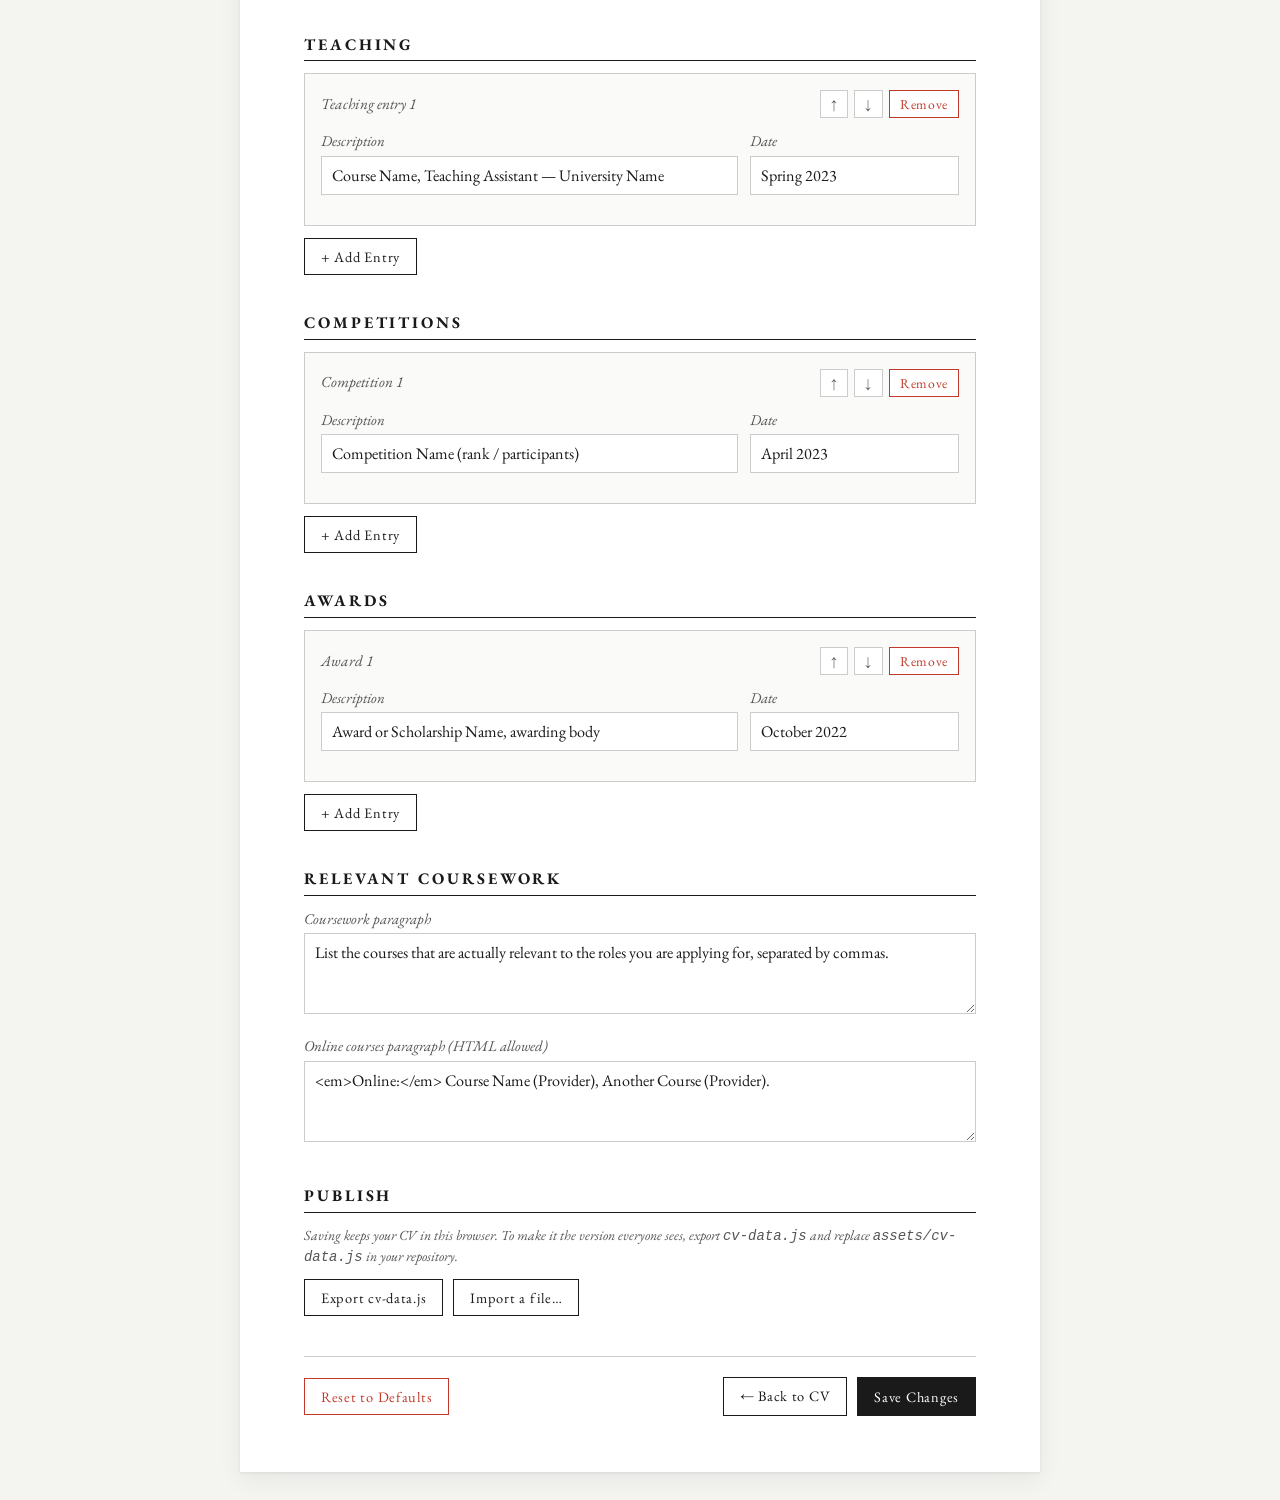
==== commit c62b7eb0: "Rebuild CV site: single data source, fix bugs, drop dead weight The CV and the /admin editor each ca" ====
--- a/admin/index.html
+++ b/admin/index.html
@@ -3,316 +3,61 @@
 <head>
     <meta charset="UTF-8">
     <meta name="viewport" content="width=device-width, initial-scale=1.0">
-    <title>Edit CV — Admin</title>
-
-    <link rel="stylesheet" href="https://cdnjs.cloudflare.com/ajax/libs/font-awesome/6.0.0-beta3/css/all.min.css">
+    <title>Edit CV</title>
+    <meta name="robots" content="noindex">
+
+    <link rel="icon" type="image/svg+xml" href="../favicon.svg">
+    <link rel="shortcut icon" href="../favicon.ico">
+
     <link rel="preconnect" href="https://fonts.googleapis.com">
     <link rel="preconnect" href="https://fonts.gstatic.com" crossorigin>
-    <link href="https://fonts.googleapis.com/css2?family=EB+Garamond:ital,wght@0,400;0,500;0,700;1,400&display=swap" rel="stylesheet">
-
-    <style>
-        :root {
-            --paper: #ffffff;
-            --ink:   #1a1a1a;
-            --muted: #555555;
-            --rule:  #cccccc;
-            --link:  #1a1a1a;
-            --accent: #2c5aa0;
-            --max-width: 800px;
-        }
-
-        * { box-sizing: border-box; }
-
-        html, body {
-            margin: 0;
-            padding: 0;
-            background: #f4f4f1;
-            color: var(--ink);
-            font-family: 'EB Garamond', Garamond, Georgia, serif;
-            font-size: 17px;
-            line-height: 1.45;
-            -webkit-font-smoothing: antialiased;
-        }
-
-        .container {
-            max-width: var(--max-width);
-            margin: 32px auto;
-            background: var(--paper);
-            padding: 56px 64px;
-            box-shadow: 0 1px 3px rgba(0,0,0,0.08), 0 8px 24px rgba(0,0,0,0.06);
-        }
-
-        .toolbar {
-            max-width: var(--max-width);
-            margin: 24px auto 0 auto;
-            display: flex;
-            gap: 10px;
-            justify-content: flex-end;
-            padding: 0 64px;
-        }
-
-        .btn {
-            font-family: inherit;
-            font-size: 0.85em;
-            letter-spacing: 0.05em;
-            padding: 8px 16px;
-            background: var(--paper);
-            color: var(--ink);
-            border: 1px solid var(--ink);
-            cursor: pointer;
-            transition: background 0.15s ease, color 0.15s ease;
-            text-decoration: none;
-            display: inline-block;
-        }
-        .btn:hover { background: var(--ink); color: var(--paper); }
-        .btn-primary {
-            background: var(--ink);
-            color: var(--paper);
-        }
-        .btn-primary:hover { opacity: 0.8; }
-        .btn-danger { border-color: #c0392b; color: #c0392b; }
-        .btn-danger:hover { background: #c0392b; color: var(--paper); }
-
-        /* -------- Page header -------- */
-        .page-header {
-            text-align: center;
-            margin-bottom: 40px;
-            padding-bottom: 24px;
-            border-bottom: 1px solid var(--rule);
-        }
-        .page-header h1 {
-            font-weight: 500;
-            font-size: 2em;
-            letter-spacing: 0.02em;
-            margin: 0 0 6px 0;
-        }
-        .page-header p {
-            font-style: italic;
-            color: var(--muted);
-            margin: 0;
-            font-size: 0.95em;
-        }
-
-        /* -------- Section headings -------- */
-        h3 {
-            font-size: 0.95em;
-            font-weight: 700;
-            text-transform: uppercase;
-            letter-spacing: 0.18em;
-            margin: 0 0 16px 0;
-            padding-bottom: 4px;
-            border-bottom: 1px solid var(--ink);
-        }
-
-        .form-section { margin-top: 36px; }
-
-        /* -------- Form elements -------- */
-        .form-group {
-            margin-bottom: 14px;
-        }
-        .form-group label {
-            display: block;
-            font-style: italic;
-            color: var(--muted);
-            font-size: 0.88em;
-            margin-bottom: 4px;
-        }
-        .form-group input[type="text"],
-        .form-group input[type="email"],
-        .form-group input[type="tel"],
-        .form-group input[type="url"],
-        .form-group textarea {
-            width: 100%;
-            font-family: inherit;
-            font-size: 0.95em;
-            padding: 8px 10px;
-            border: 1px solid var(--rule);
-            background: var(--paper);
-            color: var(--ink);
-            outline: none;
-            transition: border-color 0.15s;
-        }
-        .form-group input:focus,
-        .form-group textarea:focus {
-            border-color: var(--ink);
-        }
-        .form-group textarea {
-            resize: vertical;
-            min-height: 80px;
-        }
-        .form-note {
-            font-size: 0.82em;
-            color: var(--muted);
-            font-style: italic;
-            margin-top: 3px;
-        }
-
-        .form-row-2 {
-            display: grid;
-            grid-template-columns: 1fr 1fr;
-            gap: 12px;
-        }
-        .form-row-3 {
-            display: grid;
-            grid-template-columns: 2fr 1fr;
-            gap: 12px;
-        }
-
-        /* -------- Photo upload -------- */
-        .photo-upload {
-            display: flex;
-            align-items: center;
-            gap: 20px;
-            margin-bottom: 14px;
-        }
-        .photo-preview {
-            width: 80px;
-            height: 80px;
-            border-radius: 50%;
-            object-fit: cover;
-            border: 1px solid var(--rule);
-            flex-shrink: 0;
-            background: #f4f4f1;
-        }
-        .photo-preview[src=""] { display: none; }
-        .photo-upload-controls { flex: 1; }
-        .photo-upload-controls label {
-            font-style: italic;
-            color: var(--muted);
-            font-size: 0.88em;
-            display: block;
-            margin-bottom: 6px;
-        }
-        .signature-preview {
-            height: 50px;
-            width: auto;
-            max-width: 220px;
-            display: block;
-            margin-bottom: 6px;
-            opacity: 0.85;
-        }
-        .signature-preview[src=""] { display: none; }
-
-        /* -------- Signature draw pad -------- */
-        .sig-tabs { display: flex; gap: 0; margin-bottom: 0; border-bottom: 1px solid var(--rule); }
-        .sig-tab {
-            padding: 7px 18px;
-            font: inherit;
-            font-size: 0.88em;
-            cursor: pointer;
-            background: none;
-            border: 1px solid var(--rule);
-            border-bottom: none;
-            margin-bottom: -1px;
-            color: var(--muted);
-        }
-        .sig-tab.active { background: var(--paper); color: var(--ink); font-weight: 600; border-bottom: 1px solid var(--paper); }
-        .sig-panel { display: none; padding: 14px 0 4px; }
-        .sig-panel.active { display: block; }
-        #sig-canvas {
-            display: block;
-            border: 1px solid var(--rule);
-            border-radius: 2px;
-            background: #fff;
-            cursor: crosshair;
-            touch-action: none;
-            width: 100%;
-            max-width: 500px;
-            height: 110px;
-        }
-        .sig-canvas-actions { display: flex; gap: 8px; margin-top: 8px; align-items: center; }
-        .sig-canvas-actions .form-note { margin: 0; }
-
-        /* -------- Dynamic entry cards -------- */
-        .entry-card {
-            border: 1px solid var(--rule);
-            padding: 16px;
-            margin-bottom: 12px;
-            position: relative;
-            background: #fafaf8;
-        }
-        .entry-card-handle {
-            display: flex;
-            justify-content: space-between;
-            align-items: center;
-            margin-bottom: 12px;
-        }
-        .entry-card-title {
-            font-style: italic;
-            color: var(--muted);
-            font-size: 0.9em;
-        }
-        .entry-card-actions { display: flex; gap: 6px; }
-
-        /* -------- Save notice -------- */
-        #save-notice {
-            display: none;
-            position: fixed;
-            top: 20px;
-            right: 20px;
-            background: var(--ink);
-            color: var(--paper);
-            padding: 10px 20px;
-            font-size: 0.9em;
-            z-index: 999;
-        }
-
-        /* -------- Bottom actions -------- */
-        .bottom-actions {
-            margin-top: 40px;
-            padding-top: 20px;
-            border-top: 1px solid var(--rule);
-            display: flex;
-            justify-content: space-between;
-            align-items: center;
-        }
-
-        /* -------- Responsive -------- */
-        @media (max-width: 720px) {
-            html, body { font-size: 16px; }
-            .container { margin: 0; padding: 28px 22px; box-shadow: none; }
-            .toolbar { padding: 0 22px; flex-direction: column; }
-            .btn { width: 100%; padding: 12px; text-align: center; }
-            .form-row-2, .form-row-3 { grid-template-columns: 1fr; }
-            .photo-upload { flex-direction: column; align-items: flex-start; }
-            .bottom-actions { flex-direction: column; gap: 12px; }
-        }
-    </style>
+    <link rel="stylesheet" href="https://fonts.googleapis.com/css2?family=EB+Garamond:ital,wght@0,400;0,500;0,700;1,400&display=swap">
+    <link rel="stylesheet" href="../assets/cv.css">
+    <link rel="stylesheet" href="admin.css">
+
+    <script>
+        // Repo-relative images ("img.jpg") must resolve against the site root,
+        // not against /admin/, or every preview 404s.
+        window.CV_ASSET_BASE = '../';
+    </script>
+    <script defer src="../assets/cv-data.js"></script>
+    <script defer src="../assets/cv-store.js"></script>
+    <script defer src="admin.js"></script>
 </head>
 <body>
 
-    <div id="save-notice">Changes saved!</div>
-
-    <!-- Toolbar -->
-    <div class="toolbar">
-        <a href="../" class="btn">← Back to CV</a>
-        <button class="btn btn-danger" id="resetBtn">Reset to Defaults</button>
-        <button class="btn btn-primary" id="saveBtn">Save Changes</button>
-    </div>
+    <div id="status" role="status" aria-live="polite" hidden></div>
+
+    <nav class="toolbar" aria-label="Editor actions">
+        <a href="../" class="btn" data-leave>&larr; Back to CV</a>
+        <button type="button" class="btn btn-danger" id="resetBtn">Reset to Defaults</button>
+        <button type="button" class="btn btn-primary" id="saveBtn">Save Changes</button>
+    </nav>
 
     <div class="container">
 
         <div class="page-header">
             <h1>Edit Your CV</h1>
-            <p>Changes are stored in your browser and applied automatically when you visit the CV page.</p>
+            <p>Saved changes live in this browser only. Use <em>Export</em> to turn them into
+               a <code>cv-data.js</code> file you can commit and publish.</p>
         </div>
 
-        <!-- ===== Personal Information ===== -->
-        <div class="form-section">
-            <h3>Personal Information</h3>
-
-            <div class="form-row-2">
+        <!-- ===== Personal information ===== -->
+        <section class="form-section">
+            <h2 class="section-title">Personal Information</h2>
+
+            <div class="form-pair">
                 <div class="form-group">
                     <label for="f-name">Full Name</label>
                     <input type="text" id="f-name" placeholder="Your Name">
                 </div>
                 <div class="form-group">
                     <label for="f-tagline">Title / Role (tagline)</label>
-                    <input type="text" id="f-tagline" placeholder="Your Title / Role">
-                </div>
-            </div>
-
-            <div class="form-row-2">
+                    <input type="text" id="f-tagline" placeholder="Your Role / Title">
+                </div>
+            </div>
+
+            <div class="form-pair">
                 <div class="form-group">
                     <label for="f-email">Email</label>
                     <input type="email" id="f-email" placeholder="you@example.com">
@@ -323,777 +68,226 @@
                 </div>
             </div>
 
-            <div class="form-row-2">
+            <div class="form-pair">
                 <div class="form-group">
                     <label for="f-location">Location (display text)</label>
                     <input type="text" id="f-location" placeholder="Casablanca, Morocco">
                 </div>
                 <div class="form-group">
-                    <label for="f-locationUrl">Location URL (Google Maps link)</label>
-                    <input type="url" id="f-locationUrl" placeholder="https://maps.google.com/?q=Casablanca,Morocco">
-                </div>
-            </div>
-
-            <div class="form-row-3">
+                    <label for="f-locationUrl">Location URL (map link, optional)</label>
+                    <input type="url" id="f-locationUrl" placeholder="https://maps.google.com/?q=...">
+                </div>
+            </div>
+
+            <div class="form-pair form-pair-wide">
                 <div class="form-group">
                     <label for="f-website">Website URL</label>
                     <input type="url" id="f-website" placeholder="https://your-site.example">
                 </div>
                 <div class="form-group">
-                    <label for="f-websiteLabel">Website display label</label>
+                    <label for="f-websiteLabel">Website label</label>
                     <input type="text" id="f-websiteLabel" placeholder="your-site.example">
                 </div>
             </div>
 
-            <div class="form-row-3">
+            <div class="form-pair form-pair-wide">
                 <div class="form-group">
                     <label for="f-github">GitHub URL</label>
                     <input type="url" id="f-github" placeholder="https://github.com/your-handle">
                 </div>
                 <div class="form-group">
-                    <label for="f-githubLabel">GitHub display label</label>
+                    <label for="f-githubLabel">GitHub label</label>
                     <input type="text" id="f-githubLabel" placeholder="your-handle">
                 </div>
             </div>
 
-            <div class="form-row-3">
-                <div class="form-group">
-                    <label for="f-linkedin">LinkedIn URL <em style="font-size:0.9em">(optional)</em></label>
+            <div class="form-pair form-pair-wide">
+                <div class="form-group">
+                    <label for="f-linkedin">LinkedIn URL <em>(optional)</em></label>
                     <input type="url" id="f-linkedin" placeholder="https://linkedin.com/in/your-profile">
                 </div>
                 <div class="form-group">
-                    <label for="f-linkedinLabel">LinkedIn display label</label>
+                    <label for="f-linkedinLabel">LinkedIn label</label>
                     <input type="text" id="f-linkedinLabel" placeholder="LinkedIn">
                 </div>
             </div>
 
-            <div class="form-row-3">
-                <div class="form-group">
-                    <label for="f-scholar">Google Scholar URL <em style="font-size:0.9em">(optional)</em></label>
-                    <input type="url" id="f-scholar" placeholder="https://scholar.google.com/...">
-                </div>
-                <div class="form-group">
-                    <label for="f-scholarLabel">Scholar display label</label>
+            <div class="form-pair form-pair-wide">
+                <div class="form-group">
+                    <label for="f-scholar">Google Scholar URL <em>(optional)</em></label>
+                    <input type="url" id="f-scholar" placeholder="https://scholar.google.com/citations?user=...">
+                </div>
+                <div class="form-group">
+                    <label for="f-scholarLabel">Scholar label</label>
                     <input type="text" id="f-scholarLabel" placeholder="Google Scholar">
                 </div>
             </div>
 
-            <div class="form-row-3">
-                <div class="form-group">
-                    <label for="f-orcid">ORCID URL <em style="font-size:0.9em">(optional)</em></label>
+            <div class="form-pair form-pair-wide">
+                <div class="form-group">
+                    <label for="f-orcid">ORCID URL <em>(optional)</em></label>
                     <input type="url" id="f-orcid" placeholder="https://orcid.org/0000-0000-0000-0000">
                 </div>
                 <div class="form-group">
-                    <label for="f-orcidLabel">ORCID display label</label>
+                    <label for="f-orcidLabel">ORCID label</label>
                     <input type="text" id="f-orcidLabel" placeholder="ORCID">
                 </div>
             </div>
+        </section>
+
+        <!-- ===== Profile photo ===== -->
+        <section class="form-section">
+            <h2 class="section-title">Profile Photo</h2>
+            <div class="photo-upload">
+                <img id="photo-preview" class="photo-preview" alt="Profile photo preview" hidden>
+                <div class="photo-upload-controls">
+                    <label for="f-photo">Upload an image (kept in this browser)</label>
+                    <input type="file" id="f-photo" accept="image/*">
+                    <div class="form-group" style="margin-top:10px">
+                        <label for="f-photoUrl">…or use an image URL / repo path</label>
+                        <input type="url" id="f-photoUrl" placeholder="https://… — leave blank to use img.jpg">
+                    </div>
+                    <button type="button" class="btn btn-quiet" id="photo-remove-btn">Remove photo</button>
+                </div>
+            </div>
+        </section>
+
+        <!-- ===== Signature ===== -->
+        <section class="form-section">
+            <h2 class="section-title">Signature</h2>
+            <p class="form-note" style="margin-bottom:14px">Draw, upload, or link a signature. It sits at the bottom of the CV.</p>
+
+            <div class="sig-tabs" role="tablist" aria-label="Signature source">
+                <button type="button" class="sig-tab" role="tab" id="sig-tab-draw"   aria-selected="true"  aria-controls="sig-panel-draw"   data-tab="draw">Draw</button>
+                <button type="button" class="sig-tab" role="tab" id="sig-tab-upload" aria-selected="false" aria-controls="sig-panel-upload" data-tab="upload">Upload image</button>
+                <button type="button" class="sig-tab" role="tab" id="sig-tab-url"    aria-selected="false" aria-controls="sig-panel-url"    data-tab="url">Image URL</button>
+            </div>
+
+            <div class="sig-panel" id="sig-panel-draw" role="tabpanel" aria-labelledby="sig-tab-draw">
+                <p class="form-note">Sign with a mouse or finger, then choose <strong>Use this signature</strong>.</p>
+                <canvas id="sig-canvas" width="1000" height="220" aria-label="Signature drawing area"></canvas>
+                <div class="sig-canvas-actions">
+                    <button type="button" class="btn btn-primary" id="sig-use-btn">Use this signature</button>
+                    <button type="button" class="btn" id="sig-clear-btn">Clear</button>
+                    <span class="form-note">Hold Shift for a thinner line.</span>
+                </div>
+            </div>
+
+            <div class="sig-panel" id="sig-panel-upload" role="tabpanel" aria-labelledby="sig-tab-upload" hidden>
+                <p class="form-note">A PNG with a transparent background looks best.</p>
+                <input type="file" id="f-signature" accept="image/*">
+            </div>
+
+            <div class="sig-panel" id="sig-panel-url" role="tabpanel" aria-labelledby="sig-tab-url" hidden>
+                <div class="form-group">
+                    <label for="f-signatureUrl">Direct link to a publicly reachable image</label>
+                    <input type="url" id="f-signatureUrl" placeholder="https://… — leave blank to use signature.png">
+                </div>
+            </div>
+
+            <div id="sig-result" hidden style="margin-top:14px">
+                <label class="form-note" style="display:block;margin-bottom:4px">Preview</label>
+                <img id="sig-preview" class="signature-preview" alt="Signature preview">
+                <button type="button" class="btn btn-quiet" id="sig-remove-btn">Remove signature</button>
+            </div>
+        </section>
+
+        <!-- ===== Repeatable sections ===== -->
+        <section class="form-section">
+            <h2 class="section-title">Education</h2>
+            <div id="education-list"></div>
+            <button type="button" class="btn" data-add="education">+ Add Entry</button>
+        </section>
+
+        <section class="form-section">
+            <h2 class="section-title">Employment</h2>
+            <div id="employment-list"></div>
+            <button type="button" class="btn" data-add="employment">+ Add Entry</button>
+        </section>
+
+        <section class="form-section">
+            <h2 class="section-title">Skills</h2>
+            <div class="form-group">
+                <label for="f-skills-expert">Expert in</label>
+                <input type="text" id="f-skills-expert" placeholder="Python, JavaScript, …">
+            </div>
+            <div class="form-group">
+                <label for="f-skills-proficient">Proficient in</label>
+                <input type="text" id="f-skills-proficient" placeholder="C++, R, …">
+            </div>
+            <div class="form-group">
+                <label for="f-skills-experience">Experience in</label>
+                <input type="text" id="f-skills-experience" placeholder="Bash, MATLAB, …">
+            </div>
+        </section>
+
+        <section class="form-section">
+            <h2 class="section-title">Open Source</h2>
+            <div class="form-group">
+                <label for="f-openSource">Content — HTML allowed (&lt;p&gt;, &lt;a&gt;, &lt;em&gt;)</label>
+                <textarea id="f-openSource" rows="5" placeholder="&lt;p&gt;Project Name &lt;em&gt;(maintainer)&lt;/em&gt;&lt;/p&gt;"></textarea>
+            </div>
+        </section>
+
+        <section class="form-section">
+            <h2 class="section-title">Talks</h2>
+            <div id="talks-list"></div>
+            <button type="button" class="btn" data-add="talks">+ Add Entry</button>
+        </section>
+
+        <section class="form-section">
+            <h2 class="section-title">Teaching</h2>
+            <div id="teaching-list"></div>
+            <button type="button" class="btn" data-add="teaching">+ Add Entry</button>
+        </section>
+
+        <section class="form-section">
+            <h2 class="section-title">Competitions</h2>
+            <div id="competitions-list"></div>
+            <button type="button" class="btn" data-add="competitions">+ Add Entry</button>
+        </section>
+
+        <section class="form-section">
+            <h2 class="section-title">Awards</h2>
+            <div id="awards-list"></div>
+            <button type="button" class="btn" data-add="awards">+ Add Entry</button>
+        </section>
+
+        <section class="form-section">
+            <h2 class="section-title">Relevant Coursework</h2>
+            <div class="form-group">
+                <label for="f-coursework-1">Coursework paragraph</label>
+                <textarea id="f-coursework-1" rows="3"></textarea>
+            </div>
+            <div class="form-group">
+                <label for="f-coursework-2">Online courses paragraph (HTML allowed)</label>
+                <textarea id="f-coursework-2" rows="3"></textarea>
+            </div>
+        </section>
+
+        <!-- ===== Publish ===== -->
+        <section class="form-section">
+            <h2 class="section-title">Publish</h2>
+            <p class="form-note" style="margin-bottom:12px">
+                Saving keeps your CV in this browser. To make it the version everyone sees,
+                export <code>cv-data.js</code> and replace <code>assets/cv-data.js</code> in your repository.
+            </p>
+            <div class="action-group">
+                <button type="button" class="btn" id="exportBtn">Export cv-data.js</button>
+                <button type="button" class="btn" id="importBtn">Import a file…</button>
+                <input type="file" id="importInput" accept=".js,.json,application/json,text/javascript" hidden>
+            </div>
+        </section>
+
+        <div class="bottom-actions">
+            <button type="button" class="btn btn-danger" id="resetBtn2">Reset to Defaults</button>
+            <div class="action-group">
+                <a href="../" class="btn" data-leave>&larr; Back to CV</a>
+                <button type="button" class="btn btn-primary" id="saveBtn2">Save Changes</button>
+            </div>
         </div>
 
-        <!-- ===== Profile Photo ===== -->
-        <div class="form-section">
-            <h3>Profile Photo</h3>
-            <div class="photo-upload">
-                <img id="photo-preview" class="photo-preview" src="" alt="Photo preview">
-                <div class="photo-upload-controls">
-                    <label>Upload a photo (stored in your browser)</label>
-                    <input type="file" id="f-photo" accept="image/*">
-                    <p class="form-note">Or enter a URL:</p>
-                    <input type="url" id="f-photoUrl" placeholder="https://... or leave blank to use img.jpg from the repo">
-                </div>
-            </div>
-        </div>
-
-        <!-- ===== Signature ===== -->
-        <div class="form-section">
-            <h3>Signature</h3>
-            <p class="form-note" style="margin-bottom:14px">Draw, upload, or link your signature. It appears at the bottom of your CV.</p>
-
-            <div class="sig-tabs">
-                <button class="sig-tab active" data-tab="draw">✍️ Draw</button>
-                <button class="sig-tab" data-tab="upload">📁 Upload image</button>
-                <button class="sig-tab" data-tab="url">🔗 Image URL</button>
-            </div>
-
-            <!-- Draw -->
-            <div class="sig-panel active" id="sig-panel-draw">
-                <p class="form-note">Sign with your mouse or finger in the box below, then click <strong>Use this signature</strong>.</p>
-                <canvas id="sig-canvas" width="800" height="220"></canvas>
-                <div class="sig-canvas-actions">
-                    <button class="btn btn-primary" id="sig-use-btn">Use this signature</button>
-                    <button class="btn" id="sig-clear-btn">Clear</button>
-                    <span class="form-note">Hold Shift to draw thinner lines.</span>
-                </div>
-            </div>
-
-            <!-- Upload -->
-            <div class="sig-panel" id="sig-panel-upload">
-                <p class="form-note">PNG with a transparent background looks best. JPG also works.</p>
-                <input type="file" id="f-signature" accept="image/*">
-            </div>
-
-            <!-- URL -->
-            <div class="sig-panel" id="sig-panel-url">
-                <p class="form-note">Paste a direct link to your signature image (must be publicly accessible).</p>
-                <input type="url" id="f-signatureUrl" placeholder="https://... or leave blank to use signature.png from the repo">
-            </div>
-
-            <!-- Shared preview (shown after any method) -->
-            <div id="sig-result" style="margin-top:14px;display:none">
-                <label style="font-size:0.85em;color:var(--muted);display:block;margin-bottom:4px">Preview</label>
-                <img id="sig-preview" class="signature-preview" src="" alt="Signature preview" style="max-height:70px">
-                <button class="btn" id="sig-remove-btn" style="margin-top:6px;font-size:0.82em">Remove signature</button>
-            </div>
-        </div>
-
-        <!-- ===== Education ===== -->
-        <div class="form-section">
-            <h3>Education</h3>
-            <div id="education-list"></div>
-            <button class="btn" id="add-education">+ Add Entry</button>
-        </div>
-
-        <!-- ===== Employment ===== -->
-        <div class="form-section">
-            <h3>Employment</h3>
-            <div id="employment-list"></div>
-            <button class="btn" id="add-employment">+ Add Entry</button>
-        </div>
-
-        <!-- ===== Skills ===== -->
-        <div class="form-section">
-            <h3>Skills</h3>
-            <div class="form-group">
-                <label for="f-skills-expert">Expert in</label>
-                <input type="text" id="f-skills-expert" placeholder="Python, JavaScript, ...">
-            </div>
-            <div class="form-group">
-                <label for="f-skills-proficient">Proficient in</label>
-                <input type="text" id="f-skills-proficient" placeholder="C++, R, ...">
-            </div>
-            <div class="form-group">
-                <label for="f-skills-experience">Experience in</label>
-                <input type="text" id="f-skills-experience" placeholder="Bash, MATLAB, ...">
-            </div>
-        </div>
-
-        <!-- ===== Open Source ===== -->
-        <div class="form-section">
-            <h3>Open Source</h3>
-            <div class="form-group">
-                <label for="f-openSource">Content (HTML allowed — use &lt;p&gt;, &lt;a&gt;, &lt;em&gt; tags)</label>
-                <textarea id="f-openSource" rows="5" placeholder="&lt;p&gt;Project Name &lt;em&gt;(contributor)&lt;/em&gt;&lt;/p&gt;"></textarea>
-            </div>
-        </div>
-
-        <!-- ===== Talks ===== -->
-        <div class="form-section">
-            <h3>Talks</h3>
-            <div id="talks-list"></div>
-            <button class="btn" id="add-talks">+ Add Entry</button>
-        </div>
-
-        <!-- ===== Teaching ===== -->
-        <div class="form-section">
-            <h3>Teaching</h3>
-            <div id="teaching-list"></div>
-            <button class="btn" id="add-teaching">+ Add Entry</button>
-        </div>
-
-        <!-- ===== Competitions ===== -->
-        <div class="form-section">
-            <h3>Competitions</h3>
-            <div id="competitions-list"></div>
-            <button class="btn" id="add-competitions">+ Add Entry</button>
-        </div>
-
-        <!-- ===== Awards ===== -->
-        <div class="form-section">
-            <h3>Awards</h3>
-            <div id="awards-list"></div>
-            <button class="btn" id="add-awards">+ Add Entry</button>
-        </div>
-
-        <!-- ===== Coursework ===== -->
-        <div class="form-section">
-            <h3>Relevant Coursework</h3>
-            <div class="form-group">
-                <label for="f-coursework-1">Coursework paragraph</label>
-                <textarea id="f-coursework-1" rows="3" placeholder="Information Theory, Stochastic Processes, ..."></textarea>
-            </div>
-            <div class="form-group">
-                <label for="f-coursework-2">Online courses paragraph (HTML allowed)</label>
-                <textarea id="f-coursework-2" rows="3" placeholder="&lt;em&gt;Online:&lt;/em&gt; Machine Learning (Stanford CS229), ..."></textarea>
-            </div>
-        </div>
-
-        <!-- ===== Bottom Actions ===== -->
-        <div class="bottom-actions">
-            <button class="btn btn-danger" id="resetBtn2">Reset to Defaults</button>
-            <div style="display:flex;gap:10px;">
-                <a href="../" class="btn">← Back to CV</a>
-                <button class="btn btn-primary" id="saveBtn2">Save Changes</button>
-            </div>
-        </div>
-
     </div>
 
-    <script>
-        // ================================================================
-        // DEFAULT DATA (must match index.html)
-        // ================================================================
-        const DEFAULT_DATA = {
-            name: "Your Name",
-            tagline: "Your Title / Role",
-            email: "you@example.com",
-            phone: "+212 6 00 00 00 00",
-            location: "Casablanca, Morocco",
-            locationUrl: "https://maps.google.com/?q=Casablanca,Morocco",
-            website: "https://your-site.example",
-            websiteLabel: "your-site.example",
-            github: "https://github.com/your-handle",
-            githubLabel: "your-handle",
-            scholar: "",
-            scholarLabel: "Google Scholar",
-            orcid: "",
-            orcidLabel: "ORCID",
-            linkedin: "",
-            linkedinLabel: "LinkedIn",
-            profilePhoto: "img.jpg",
-            signaturePhoto: "signature.png",
-            education: [
-                {
-                    degree: "M.S., Computer Science",
-                    date: "September 2018",
-                    institution: "University of Tartu, Estonia",
-                    details: ["Thesis: Replicating DeepMind StarCraft II RL Benchmark with Actor-Critic Methods"]
-                },
-                {
-                    degree: "B.S., Mathematical Statistics",
-                    date: "September 2014 – July 2018",
-                    institution: "University of Tartu, Estonia",
-                    details: []
-                }
-            ],
-            employment: [
-                { title: "Research Engineer", date: "March 2020 – Present", org: "DeepMind, London, UK", details: [] },
-                { title: "Research Engineer Intern", date: "June 2019 – September 2019", org: "DeepMind, London, UK", details: ["Contributed to AlphaStar's league system development and launch on Battle.net.", "Created proof-of-concept ML framework in JAX, showcased with CV and NLP models."] },
-                { title: "Research Assistant", date: "February 2018 – February 2020", org: "Computational Neuroscience Research Group", details: ["Assisted with research and engineering in deep reinforcement learning."] },
-                { title: "Research Assistant", date: "June 2018 – December 2018", org: "PerkinElmer", details: ["Improved instance segmentation pipeline in fluorescent medical imaging."] },
-                { title: "Senior Web Developer", date: "September 2011 – February 2015", org: "KNP Labs", details: ["Developed and supported complex web applications (banking, education, retail).", "Coached junior developers via workshops, pair programming, and PR reviews."] },
-                { title: "Web Developer", date: "September 2010 – September 2011", org: "Attitude OÜ", details: ["Developed and supported web-based applications."] }
-            ],
-            skills: {
-                expert: "Python, PHP, JavaScript; Keras, Symfony, Doctrine, Angular; git",
-                proficient: "C++, R, Java, HTML, CSS; TensorFlow, PyTorch, NumPy, SciPy; AWS",
-                experience: "Bash, MATLAB, SAS, LaTeX; Caffe, Theano, OpenCV; vim"
-            },
-            openSource: "<p>Symfony Web Framework, Doctrine ORM <em>(contributor)</em></p><p>TensorFlow, PySC2, SciPy, StatsModels <em>(minor contributor)</em></p><p><a href=\"https://github.com/Inoryy/reaver-pysc2\">Reaver: SC2 DRL Agent</a>, <a href=\"https://github.com/Inoryy/csb-ai-starter\">CSB AI Starter</a>, <a href=\"https://github.com/KnpLabs/mailjet-api-php\">Mailjet PHP API</a> <em>(creator)</em></p>",
-            talks: [
-                { text: "Reinforcement Learning — Guest Lecture, University of Tartu", date: "December 2018" },
-                { text: "Deep Reinforcement Learning — DevClub, Tallinn", date: "June 2018" },
-                { text: "Behavior Driven Development with Behat and Mink — DevClub, Tallinn", date: "January 2013" }
-            ],
-            teaching: [
-                { text: "Neural Networks, TA — University of Tartu", date: "Spring 2019" },
-                { text: "Deep Reinforcement Learning, TA — University of Tartu", date: "Autumn 2018" }
-            ],
-            competitions: [
-                { text: "Kaggle 2018 Data Science Bowl (277 / 3634, team)", date: "April 2018" },
-                { text: "Codingame AI Contest, Coders of the Caribbean (28 / 3623)", date: "April 2017" },
-                { text: "Hackerrank University World Cup (22 / 4466, team)", date: "September 2015" },
-                { text: "IEEEXtreme 8.0 (208 / 1853, team)", date: "September 2014" }
-            ],
-            awards: [
-                { text: "Estonian National Contest for University Students, B.S. programme, 2nd prize", date: "December 2018" },
-                { text: "DevClub Best Talk Award", date: "December 2018" },
-                { text: "Cybernetica AS Master's Fellowship", date: "October 2018" }
-            ],
-            coursework: [
-                "Information Theory, Stochastic Processes, Matrix Calculus, Monte-Carlo Methods, Machine Learning, Neural Networks, Data Analysis I–II, Numerical Analysis, Mathematical Analysis I–III, Probability Theory &amp; Statistics I–II, Algebra (Abstract &amp; Linear).",
-                "<em>Online:</em> Machine Learning (Stanford CS229), CNNs for Visual Recognition (Stanford CS231n), Deep Learning for NLP (Stanford CS224d), Intro to AI (Berkeley CS188), DRL Bootcamp (Berkeley), Reinforcement Learning (UCL), Deep RL (Berkeley CS294)."
-            ]
-        };
-
-        // ================================================================
-        // LOAD DATA FROM LOCALSTORAGE
-        // ================================================================
-        function loadData() {
-            try {
-                const stored = localStorage.getItem('cv_data');
-                if (!stored) return JSON.parse(JSON.stringify(DEFAULT_DATA));
-                const parsed = JSON.parse(stored);
-                return Object.assign({}, DEFAULT_DATA, parsed, {
-                    skills: Object.assign({}, DEFAULT_DATA.skills, parsed.skills)
-                });
-            } catch (e) {
-                return JSON.parse(JSON.stringify(DEFAULT_DATA));
-            }
-        }
-
-        // ================================================================
-        // DYNAMIC ENTRY BUILDERS
-        // ================================================================
-
-        // Education / Employment (complex entries)
-        function makeComplexEntry(type, entry, index) {
-            const div = document.createElement('div');
-            div.className = 'entry-card';
-            div.dataset.type = type;
-
-            if (type === 'education') {
-                div.innerHTML = `
-                    <div class="entry-card-handle">
-                        <span class="entry-card-title">Education entry ${index + 1}</span>
-                        <div class="entry-card-actions">
-                            <button class="btn btn-danger move-up" title="Move up">↑</button>
-                            <button class="btn btn-danger move-down" title="Move down">↓</button>
-                            <button class="btn btn-danger remove-entry">Remove</button>
-                        </div>
-                    </div>
-                    <div class="form-row-3">
-                        <div class="form-group">
-                            <label>Degree / Title</label>
-                            <input type="text" class="e-degree" value="${escAttr(entry.degree || '')}">
-                        </div>
-                        <div class="form-group">
-                            <label>Date</label>
-                            <input type="text" class="e-date" value="${escAttr(entry.date || '')}">
-                        </div>
-                    </div>
-                    <div class="form-group">
-                        <label>Institution</label>
-                        <input type="text" class="e-institution" value="${escAttr(entry.institution || '')}">
-                    </div>
-                    <div class="form-group">
-                        <label>Details / bullet points <span class="form-note">(one per line)</span></label>
-                        <textarea class="e-details" rows="3">${escText((entry.details || []).join('\n'))}</textarea>
-                    </div>
-                `;
-            } else if (type === 'employment') {
-                div.innerHTML = `
-                    <div class="entry-card-handle">
-                        <span class="entry-card-title">Employment entry ${index + 1}</span>
-                        <div class="entry-card-actions">
-                            <button class="btn btn-danger move-up" title="Move up">↑</button>
-                            <button class="btn btn-danger move-down" title="Move down">↓</button>
-                            <button class="btn btn-danger remove-entry">Remove</button>
-                        </div>
-                    </div>
-                    <div class="form-row-3">
-                        <div class="form-group">
-                            <label>Job Title</label>
-                            <input type="text" class="e-title" value="${escAttr(entry.title || '')}">
-                        </div>
-                        <div class="form-group">
-                            <label>Date</label>
-                            <input type="text" class="e-date" value="${escAttr(entry.date || '')}">
-                        </div>
-                    </div>
-                    <div class="form-group">
-                        <label>Organization</label>
-                        <input type="text" class="e-org" value="${escAttr(entry.org || '')}">
-                    </div>
-                    <div class="form-group">
-                        <label>Details / bullet points <span class="form-note">(one per line)</span></label>
-                        <textarea class="e-details" rows="3">${escText((entry.details || []).join('\n'))}</textarea>
-                    </div>
-                `;
-            }
-
-            wireEntryButtons(div);
-            return div;
-        }
-
-        // Talks / Teaching / Competitions / Awards (simple entries: text + date)
-        function makeSimpleEntry(type, entry, index) {
-            const div = document.createElement('div');
-            div.className = 'entry-card';
-            div.dataset.type = type;
-            div.innerHTML = `
-                <div class="entry-card-handle">
-                    <span class="entry-card-title">Entry ${index + 1}</span>
-                    <div class="entry-card-actions">
-                        <button class="btn btn-danger move-up" title="Move up">↑</button>
-                        <button class="btn btn-danger move-down" title="Move down">↓</button>
-                        <button class="btn btn-danger remove-entry">Remove</button>
-                    </div>
-                </div>
-                <div class="form-row-3">
-                    <div class="form-group">
-                        <label>Description</label>
-                        <input type="text" class="e-text" value="${escAttr(entry.text || '')}">
-                    </div>
-                    <div class="form-group">
-                        <label>Date</label>
-                        <input type="text" class="e-date" value="${escAttr(entry.date || '')}">
-                    </div>
-                </div>
-            `;
-            wireEntryButtons(div);
-            return div;
-        }
-
-        function wireEntryButtons(div) {
-            div.querySelector('.remove-entry').addEventListener('click', () => div.remove());
-            div.querySelector('.move-up').addEventListener('click', () => {
-                const prev = div.previousElementSibling;
-                if (prev && prev.classList.contains('entry-card')) div.parentNode.insertBefore(div, prev);
-            });
-            div.querySelector('.move-down').addEventListener('click', () => {
-                const next = div.nextElementSibling;
-                if (next && next.classList.contains('entry-card')) div.parentNode.insertBefore(next, div);
-            });
-        }
-
-        // ================================================================
-        // ESCAPE HELPERS
-        // ================================================================
-        function escAttr(s) {
-            return String(s).replace(/&/g, '&amp;').replace(/</g, '&lt;').replace(/>/g, '&gt;').replace(/"/g, '&quot;');
-        }
-        function escText(s) {
-            return String(s).replace(/&/g, '&amp;').replace(/</g, '&lt;').replace(/>/g, '&gt;');
-        }
-
-        // ================================================================
-        // FILL FORM FROM DATA
-        // ================================================================
-        function fillForm(data) {
-            // Personal info
-            document.getElementById('f-name').value          = data.name || '';
-            document.getElementById('f-tagline').value       = data.tagline || '';
-            document.getElementById('f-email').value         = data.email || '';
-            document.getElementById('f-phone').value         = data.phone || '';
-            document.getElementById('f-location').value      = data.location || '';
-            document.getElementById('f-locationUrl').value   = data.locationUrl || '';
-            document.getElementById('f-website').value       = data.website || '';
-            document.getElementById('f-websiteLabel').value  = data.websiteLabel || '';
-            document.getElementById('f-github').value        = data.github || '';
-            document.getElementById('f-githubLabel').value   = data.githubLabel || '';
-            document.getElementById('f-linkedin').value      = data.linkedin || '';
-            document.getElementById('f-linkedinLabel').value = data.linkedinLabel || '';
-            document.getElementById('f-scholar').value       = data.scholar || '';
-            document.getElementById('f-scholarLabel').value  = data.scholarLabel || '';
-            document.getElementById('f-orcid').value         = data.orcid || '';
-            document.getElementById('f-orcidLabel').value    = data.orcidLabel || '';
-
-            // Photos
-            const photoVal = data.profilePhoto || '';
-            document.getElementById('f-photoUrl').value = photoVal.startsWith('data:') ? '' : photoVal;
-            document.getElementById('photo-preview').src = photoVal;
-
-            // Signature preview is populated by the self-contained signature
-            // section on DOMContentLoaded; fillForm only needs to handle URL input.
-            const sigVal = data.signaturePhoto || '';
-            if (sigVal && !sigVal.startsWith('data:')) {
-                document.getElementById('f-signatureUrl').value = sigVal;
-            }
-
-            // Skills
-            document.getElementById('f-skills-expert').value      = (data.skills && data.skills.expert)      ? data.skills.expert      : '';
-            document.getElementById('f-skills-proficient').value  = (data.skills && data.skills.proficient)  ? data.skills.proficient  : '';
-            document.getElementById('f-skills-experience').value  = (data.skills && data.skills.experience)  ? data.skills.experience  : '';
-
-            // Open source
-            document.getElementById('f-openSource').value = data.openSource || '';
-
-            // Coursework
-            document.getElementById('f-coursework-1').value = (data.coursework && data.coursework[0]) ? data.coursework[0] : '';
-            document.getElementById('f-coursework-2').value = (data.coursework && data.coursework[1]) ? data.coursework[1] : '';
-
-            // Dynamic lists
-            fillList('education-list', 'education', data.education || [], makeComplexEntry);
-            fillList('employment-list', 'employment', data.employment || [], makeComplexEntry);
-            fillList('talks-list', 'talks', data.talks || [], makeSimpleEntry);
-            fillList('teaching-list', 'teaching', data.teaching || [], makeSimpleEntry);
-            fillList('competitions-list', 'competitions', data.competitions || [], makeSimpleEntry);
-            fillList('awards-list', 'awards', data.awards || [], makeSimpleEntry);
-        }
-
-        function fillList(containerId, type, entries, makeEntry) {
-            const container = document.getElementById(containerId);
-            container.innerHTML = '';
-            entries.forEach((entry, i) => container.appendChild(makeEntry(type, entry, i)));
-        }
-
-        // ================================================================
-        // READ FORM DATA
-        // ================================================================
-        function readForm() {
-            const data = {};
-
-            data.name         = document.getElementById('f-name').value.trim();
-            data.tagline      = document.getElementById('f-tagline').value.trim();
-            data.email        = document.getElementById('f-email').value.trim();
-            data.phone        = document.getElementById('f-phone').value.trim();
-            data.location     = document.getElementById('f-location').value.trim();
-            data.locationUrl  = document.getElementById('f-locationUrl').value.trim();
-            data.website      = document.getElementById('f-website').value.trim();
-            data.websiteLabel = document.getElementById('f-websiteLabel').value.trim();
-            data.github       = document.getElementById('f-github').value.trim();
-            data.githubLabel  = document.getElementById('f-githubLabel').value.trim();
-            data.linkedin     = document.getElementById('f-linkedin').value.trim();
-            data.linkedinLabel= document.getElementById('f-linkedinLabel').value.trim();
-            data.scholar      = document.getElementById('f-scholar').value.trim();
-            data.scholarLabel = document.getElementById('f-scholarLabel').value.trim();
-            data.orcid        = document.getElementById('f-orcid').value.trim();
-            data.orcidLabel   = document.getElementById('f-orcidLabel').value.trim();
-
-            // Photos — the live preview src is the source of truth. It holds
-            // either an uploaded base64 image, a typed URL, or the default.
-            data.profilePhoto   = resolvePhoto('f-photoUrl', 'photo-preview', 'img.jpg');
-            data.signaturePhoto = resolvePhoto('f-signatureUrl', 'sig-preview', 'signature.png');
-
-            data.skills = {
-                expert:     document.getElementById('f-skills-expert').value.trim(),
-                proficient: document.getElementById('f-skills-proficient').value.trim(),
-                experience: document.getElementById('f-skills-experience').value.trim()
-            };
-
-            data.openSource = document.getElementById('f-openSource').value.trim();
-
-            const cw1 = document.getElementById('f-coursework-1').value.trim();
-            const cw2 = document.getElementById('f-coursework-2').value.trim();
-            data.coursework = [cw1, cw2].filter(Boolean);
-
-            // Dynamic lists
-            data.education   = readComplexList('education-list', 'education');
-            data.employment  = readComplexList('employment-list', 'employment');
-            data.talks       = readSimpleList('talks-list');
-            data.teaching    = readSimpleList('teaching-list');
-            data.competitions= readSimpleList('competitions-list');
-            data.awards      = readSimpleList('awards-list');
-
-            return data;
-        }
-
-        // Decide which photo value to store: typed URL wins, then the
-        // current preview (base64 upload), then the repo default fallback.
-        function resolvePhoto(urlInputId, previewId, fallback) {
-            const typed = document.getElementById(urlInputId).value.trim();
-            if (typed) return typed;
-            const preview = document.getElementById(previewId).getAttribute('src') || '';
-            if (preview) return preview;
-            return fallback;
-        }
-
-        function readComplexList(containerId, type) {
-            const cards = document.querySelectorAll(`#${containerId} .entry-card`);
-            return Array.from(cards).map(card => {
-                if (type === 'education') {
-                    const detailsRaw = card.querySelector('.e-details').value.trim();
-                    return {
-                        degree:      card.querySelector('.e-degree').value.trim(),
-                        date:        card.querySelector('.e-date').value.trim(),
-                        institution: card.querySelector('.e-institution').value.trim(),
-                        details:     detailsRaw ? detailsRaw.split('\n').map(s => s.trim()).filter(Boolean) : []
-                    };
-                } else {
-                    const detailsRaw = card.querySelector('.e-details').value.trim();
-                    return {
-                        title:   card.querySelector('.e-title').value.trim(),
-                        date:    card.querySelector('.e-date').value.trim(),
-                        org:     card.querySelector('.e-org').value.trim(),
-                        details: detailsRaw ? detailsRaw.split('\n').map(s => s.trim()).filter(Boolean) : []
-                    };
-                }
-            });
-        }
-
-        function readSimpleList(containerId) {
-            const cards = document.querySelectorAll(`#${containerId} .entry-card`);
-            return Array.from(cards).map(card => ({
-                text: card.querySelector('.e-text').value.trim(),
-                date: card.querySelector('.e-date').value.trim()
-            })).filter(e => e.text);
-        }
-
-        // ================================================================
-        // SAVE
-        // ================================================================
-        function saveData() {
-            const data = readForm();
-            try {
-                localStorage.setItem('cv_data', JSON.stringify(data));
-            } catch (e) {
-                alert('Could not save — your browser storage is full. This usually '
-                    + 'happens with very large uploaded images. Try a smaller photo '
-                    + '(under ~1 MB) or use an image URL instead.');
-                return;
-            }
-            const notice = document.getElementById('save-notice');
-            notice.style.display = 'block';
-            setTimeout(() => { notice.style.display = 'none'; }, 2500);
-        }
-
-        // ================================================================
-        // SIGNATURE SECTION: TABS + DRAW PAD
-        // ================================================================
-        (function () {
-            // --- Tabs ---
-            document.querySelectorAll('.sig-tab').forEach(tab => {
-                tab.addEventListener('click', () => {
-                    document.querySelectorAll('.sig-tab').forEach(t => t.classList.remove('active'));
-                    document.querySelectorAll('.sig-panel').forEach(p => p.classList.remove('active'));
-                    tab.classList.add('active');
-                    document.getElementById('sig-panel-' + tab.dataset.tab).classList.add('active');
-                });
-            });
-
-            // --- Draw pad ---
-            const canvas  = document.getElementById('sig-canvas');
-            const ctx     = canvas.getContext('2d');
-            let drawing   = false;
-            let lastX = 0, lastY = 0;
-
-            // Map client coordinates to canvas logical coordinates.
-            function canvasXY(e) {
-                const r  = canvas.getBoundingClientRect();
-                const sx = canvas.width  / r.width;
-                const sy = canvas.height / r.height;
-                const src = e.touches ? e.touches[0] : e;
-                return [(src.clientX - r.left) * sx, (src.clientY - r.top) * sy];
-            }
-
-            function startDraw(e) {
-                e.preventDefault();
-                drawing = true;
-                [lastX, lastY] = canvasXY(e);
-            }
-            function draw(e) {
-                e.preventDefault();
-                if (!drawing) return;
-                const [x, y] = canvasXY(e);
-                ctx.beginPath();
-                ctx.moveTo(lastX, lastY);
-                ctx.lineTo(x, y);
-                ctx.lineWidth  = e.shiftKey ? 1.5 : 2.8;
-                ctx.lineCap    = 'round';
-                ctx.lineJoin   = 'round';
-                ctx.strokeStyle = '#1a1a1a';
-                ctx.stroke();
-                [lastX, lastY] = [x, y];
-            }
-            function stopDraw() { drawing = false; }
-
-            canvas.addEventListener('mousedown',  startDraw);
-            canvas.addEventListener('mousemove',  draw);
-            canvas.addEventListener('mouseup',    stopDraw);
-            canvas.addEventListener('mouseleave', stopDraw);
-            canvas.addEventListener('touchstart', startDraw, { passive: false });
-            canvas.addEventListener('touchmove',  draw,      { passive: false });
-            canvas.addEventListener('touchend',   stopDraw);
-
-            document.getElementById('sig-clear-btn').addEventListener('click', () => {
-                ctx.clearRect(0, 0, canvas.width, canvas.height);
-            });
-
-            // "Use this signature" — export canvas as transparent PNG.
-            document.getElementById('sig-use-btn').addEventListener('click', () => {
-                const dataUrl = canvas.toDataURL('image/png');
-                showSigPreview(dataUrl);
-            });
-
-            // --- Upload ---
-            document.getElementById('f-signature').addEventListener('change', function () {
-                const file = this.files[0];
-                if (!file) return;
-                const reader = new FileReader();
-                reader.onload = e => showSigPreview(e.target.result);
-                reader.readAsDataURL(file);
-            });
-
-            // --- URL ---
-            document.getElementById('f-signatureUrl').addEventListener('input', function () {
-                if (this.value.trim()) showSigPreview(this.value.trim());
-            });
-
-            // --- Shared preview & remove ---
-            function showSigPreview(src) {
-                const img = document.getElementById('sig-preview');
-                img.src = src;
-                document.getElementById('sig-result').style.display = 'block';
-                // Clear URL input if it's a base64 value (so readForm picks preview)
-                if (!src.startsWith('http')) document.getElementById('f-signatureUrl').value = '';
-            }
-
-            document.getElementById('sig-remove-btn').addEventListener('click', () => {
-                document.getElementById('sig-preview').src = '';
-                document.getElementById('sig-result').style.display = 'none';
-                document.getElementById('f-signatureUrl').value = '';
-                document.getElementById('f-signature').value = '';
-                ctx.clearRect(0, 0, canvas.width, canvas.height);
-            });
-
-            // On page load: if there's an existing signature in storage, show it.
-            const existing = (loadData().signaturePhoto || '').trim();
-            if (existing) showSigPreview(existing);
-        })();
-
-        // ================================================================
-        // PHOTO UPLOAD HANDLERS
-        // ================================================================
-        function handlePhotoUpload(inputId, previewId, urlInputId) {
-            document.getElementById(inputId).addEventListener('change', function () {
-                const file = this.files[0];
-                if (!file) return;
-                const reader = new FileReader();
-                reader.onload = function (e) {
-                    // Preview holds the base64 image; it's persisted on Save.
-                    document.getElementById(previewId).src = e.target.result;
-                    document.getElementById(urlInputId).value = '';
-                };
-                reader.readAsDataURL(file);
-            });
-            document.getElementById(urlInputId).addEventListener('input', function () {
-                document.getElementById(previewId).src = this.value;
-            });
-        }
-
-        // ================================================================
-        // ADD ENTRY BUTTONS
-        // ================================================================
-        function wireAddButtons() {
-            document.getElementById('add-education').addEventListener('click', () => {
-                const list = document.getElementById('education-list');
-                const count = list.querySelectorAll('.entry-card').length;
-                list.appendChild(makeComplexEntry('education', {}, count));
-            });
-            document.getElementById('add-employment').addEventListener('click', () => {
-                const list = document.getElementById('employment-list');
-                const count = list.querySelectorAll('.entry-card').length;
-                list.appendChild(makeComplexEntry('employment', {}, count));
-            });
-            ['talks', 'teaching', 'competitions', 'awards'].forEach(type => {
-                document.getElementById(`add-${type}`).addEventListener('click', () => {
-                    const list = document.getElementById(`${type}-list`);
-                    const count = list.querySelectorAll('.entry-card').length;
-                    list.appendChild(makeSimpleEntry(type, {}, count));
-                });
-            });
-        }
-
-        // ================================================================
-        // INIT
-        // ================================================================
-        fillForm(loadData());
-        // Profile photo only — signature is handled by the draw-pad section above.
-        handlePhotoUpload('f-photo', 'photo-preview', 'f-photoUrl');
-        wireAddButtons();
-
-        // Save buttons
-        document.getElementById('saveBtn').addEventListener('click', saveData);
-        document.getElementById('saveBtn2').addEventListener('click', saveData);
-
-        // Reset buttons
-        function resetToDefaults() {
-            if (!confirm('Reset all CV data to the template defaults? This will remove any customizations stored in your browser.')) return;
-            localStorage.removeItem('cv_data');
-            fillForm(DEFAULT_DATA);
-        }
-        document.getElementById('resetBtn').addEventListener('click', resetToDefaults);
-        document.getElementById('resetBtn2').addEventListener('click', resetToDefaults);
-    </script>
 </body>
 </html>
--- a/assets/cv.css
+++ b/assets/cv.css
@@ -0,0 +1,283 @@
+/* ============================================================================
+   LaTeX-inspired digital CV — minimal, serif, academic.
+   Shared by the CV page and the /admin editor. Rebrand by editing the
+   custom properties below; nothing else hard-codes a colour.
+   ========================================================================== */
+:root {
+    --paper:   #ffffff;   /* page background */
+    --desk:    #f4f4f1;   /* surround behind the page */
+    --ink:     #1a1a1a;   /* primary text */
+    --muted:   #555555;   /* dates, sub-headings */
+    --rule:    #cccccc;   /* horizontal rules */
+    --link:    #1a1a1a;   /* link colour (underline carries the affordance) */
+    --danger:  #c0392b;
+    --max-width: 800px;
+    --page-padding: 64px;
+}
+
+*, *::before, *::after { box-sizing: border-box; }
+
+[hidden] { display: none !important; }
+
+html, body {
+    margin: 0;
+    padding: 0;
+    background: var(--desk);
+    color: var(--ink);
+    font-family: 'EB Garamond', 'Latin Modern Roman', Garamond, Georgia, serif;
+    font-size: 17px;
+    line-height: 1.45;
+    -webkit-font-smoothing: antialiased;
+}
+
+:focus-visible {
+    outline: 2px solid var(--ink);
+    outline-offset: 2px;
+}
+
+.container {
+    max-width: var(--max-width);
+    margin: 32px auto;
+    background: var(--paper);
+    padding: 56px var(--page-padding);
+    box-shadow: 0 1px 3px rgba(0, 0, 0, 0.08), 0 8px 24px rgba(0, 0, 0, 0.06);
+}
+
+/* -------- Toolbar ------------------------------------------------------- */
+.toolbar {
+    max-width: var(--max-width);
+    margin: 24px auto 0 auto;
+    display: flex;
+    gap: 10px;
+    justify-content: flex-end;
+    flex-wrap: wrap;
+    padding: 0 var(--page-padding);
+}
+
+.btn {
+    font-family: inherit;
+    font-size: 0.85em;
+    letter-spacing: 0.05em;
+    padding: 8px 16px;
+    background: var(--paper);
+    color: var(--ink);
+    border: 1px solid var(--ink);
+    cursor: pointer;
+    transition: background 0.15s ease, color 0.15s ease;
+    text-decoration: none;
+    display: inline-block;
+}
+.btn:hover { background: var(--ink); color: var(--paper); }
+.btn:disabled { opacity: 0.5; cursor: default; }
+.btn:disabled:hover { background: var(--paper); color: var(--ink); }
+.btn-primary { background: var(--ink); color: var(--paper); }
+.btn-primary:hover { opacity: 0.82; }
+.btn-danger { border-color: var(--danger); color: var(--danger); background: var(--paper); }
+.btn-danger:hover { background: var(--danger); color: var(--paper); }
+.btn-quiet { border-color: var(--rule); color: var(--muted); }
+.btn-quiet:hover { background: var(--rule); color: var(--ink); }
+
+/* -------- Header -------------------------------------------------------- */
+.header { text-align: center; margin-bottom: 28px; }
+.header h1 {
+    font-weight: 500;
+    font-size: 2.4em;
+    letter-spacing: 0.02em;
+    margin: 0 0 4px 0;
+}
+.header .tagline {
+    font-style: italic;
+    color: var(--muted);
+    font-size: 1.05em;
+    margin: 0;
+}
+
+.profile-pic {
+    width: 110px;
+    height: 110px;
+    border-radius: 50%;
+    object-fit: cover;
+    display: block;
+    margin: 0 auto 18px auto;
+    border: 1px solid var(--rule);
+}
+
+.contact-info {
+    text-align: center;
+    font-style: normal;   /* <address> defaults to italic */
+    font-size: 0.92em;
+    color: var(--muted);
+    margin-top: 14px;
+    padding-top: 14px;
+    border-top: 1px solid var(--rule);
+    display: flex;
+    justify-content: center;
+    flex-wrap: wrap;
+    gap: 6px 18px;
+}
+.contact-info a { color: var(--link); text-decoration: none; }
+.contact-info a:hover { text-decoration: underline; }
+.contact-info i { margin-right: 6px; color: var(--muted); }
+
+/* -------- Sections ------------------------------------------------------ */
+.section { margin-top: 26px; }
+
+.section-title {
+    font-size: 0.95em;
+    font-weight: 700;
+    text-transform: uppercase;
+    letter-spacing: 0.18em;
+    margin: 0 0 12px 0;
+    padding-bottom: 4px;
+    border-bottom: 1px solid var(--ink);
+}
+
+/* -------- Entries (education, employment) ------------------------------- */
+.entry { margin-bottom: 14px; }
+.entry:last-child { margin-bottom: 0; }
+
+/* Grid rather than flex: the date column never collapses, however long the
+   title on the left runs. */
+.entry-header {
+    display: grid;
+    grid-template-columns: 1fr auto;
+    align-items: baseline;
+    gap: 0 16px;
+}
+.entry-title {
+    font-weight: 700;
+    font-size: 1em;
+    margin: 0;
+}
+.date {
+    font-style: italic;
+    color: var(--muted);
+    white-space: nowrap;
+    font-size: 0.92em;
+}
+.entry-sub {
+    font-style: italic;
+    color: var(--muted);
+    margin: 0 0 4px 0;
+    font-size: 0.95em;
+}
+
+/* Single-line entries: talks, teaching, competitions, awards. */
+.entry-line {
+    display: grid;
+    grid-template-columns: 1fr auto;
+    align-items: baseline;
+    gap: 0 16px;
+    margin-bottom: 3px;
+}
+.entry-line:last-child { margin-bottom: 0; }
+
+ul { margin: 4px 0 0 0; padding-left: 22px; }
+ul li { margin-bottom: 2px; }
+ul li::marker { color: var(--muted); }
+
+a { color: var(--link); }
+
+/* -------- Inline "label: value" rows (skills) --------------------------- */
+.row {
+    display: grid;
+    grid-template-columns: max-content 1fr;
+    gap: 0 14px;
+    margin-bottom: 4px;
+}
+.row:last-child { margin-bottom: 0; }
+.row .label { font-style: italic; color: var(--muted); }
+
+p { margin: 0 0 8px 0; }
+.section p:last-child { margin-bottom: 0; }
+
+/* -------- Footer (QR + signature) --------------------------------------- */
+.footer {
+    display: flex;
+    justify-content: space-between;
+    align-items: flex-end;
+    margin-top: 40px;
+    padding-top: 18px;
+    border-top: 1px solid var(--rule);
+    min-height: 40px;
+}
+.qr-code img { width: 84px; height: 84px; display: block; }
+.signature { height: 70px; width: auto; opacity: 0.9; }
+
+/* -------- Card view (Linktree-style) ------------------------------------ */
+.linktree-links { margin-top: 24px; }
+.linktree-link {
+    display: flex;
+    align-items: center;
+    gap: 14px;
+    margin: 10px 0;
+    padding: 12px 16px;
+    border: 1px solid var(--ink);
+    text-decoration: none;
+    color: var(--ink);
+    font-size: 1em;
+    transition: background 0.15s ease, color 0.15s ease;
+}
+.linktree-link i {
+    font-size: 1.1em;
+    width: 22px;
+    text-align: center;
+    color: var(--muted);
+}
+.linktree-link:hover { background: var(--ink); color: var(--paper); }
+.linktree-link:hover i { color: var(--paper); }
+
+/* -------- Notices ------------------------------------------------------- */
+.notice {
+    max-width: var(--max-width);
+    margin: 16px auto 0 auto;
+    padding: 10px var(--page-padding);
+    font-size: 0.88em;
+    font-style: italic;
+    color: var(--muted);
+    text-align: center;
+}
+
+/* -------- Responsive ---------------------------------------------------- */
+@media (max-width: 720px) {
+    :root { --page-padding: 22px; }
+    html, body { font-size: 16px; }
+    .container { margin: 0; padding: 28px var(--page-padding); box-shadow: none; }
+    .toolbar { flex-direction: column; }
+    .btn { width: 100%; padding: 12px; text-align: center; }
+    .header h1 { font-size: 2em; }
+    .entry-header, .entry-line { grid-template-columns: 1fr; }
+    .contact-info { flex-direction: column; gap: 4px; }
+    .footer { flex-direction: column-reverse; align-items: center; gap: 18px; }
+    .row { grid-template-columns: 1fr; }
+}
+
+@media (prefers-reduced-motion: reduce) {
+    * { transition: none !important; animation: none !important; }
+}
+
+/* -------- Print / PDF (A4) ---------------------------------------------- */
+@page { size: A4; margin: 14mm; }
+
+@media print {
+    html, body {
+        background: #fff;
+        font-size: 11pt;
+        -webkit-print-color-adjust: exact;
+        print-color-adjust: exact;
+    }
+    .container {
+        box-shadow: none;
+        margin: 0;
+        padding: 0;
+        max-width: none;
+    }
+    .toolbar, .notice, .no-print { display: none !important; }
+
+    /* Keep a heading with its first entry, and never split an entry. */
+    .section-title { break-after: avoid; page-break-after: avoid; }
+    .entry, .entry-line, .row, .footer { break-inside: avoid; page-break-inside: avoid; }
+    p, li { orphans: 2; widows: 2; }
+
+    a { text-decoration: none; color: #000; }
+}
--- a/admin/admin.css
+++ b/admin/admin.css
@@ -0,0 +1,204 @@
+/* ============================================================================
+   Editor-only styles. Everything shared with the CV lives in assets/cv.css.
+   ========================================================================== */
+
+.page-header {
+    text-align: center;
+    margin-bottom: 32px;
+    padding-bottom: 24px;
+    border-bottom: 1px solid var(--rule);
+}
+.page-header h1 {
+    font-weight: 500;
+    font-size: 2em;
+    letter-spacing: 0.02em;
+    margin: 0 0 6px 0;
+}
+.page-header p {
+    font-style: italic;
+    color: var(--muted);
+    margin: 0;
+    font-size: 0.95em;
+}
+
+.form-section { margin-top: 36px; }
+
+/* -------- Form controls ------------------------------------------------- */
+.form-group { margin-bottom: 14px; }
+.form-group label {
+    display: block;
+    font-style: italic;
+    color: var(--muted);
+    font-size: 0.88em;
+    margin-bottom: 4px;
+}
+.form-group input[type="text"],
+.form-group input[type="email"],
+.form-group input[type="tel"],
+.form-group input[type="url"],
+.form-group textarea {
+    width: 100%;
+    font-family: inherit;
+    font-size: 0.95em;
+    padding: 8px 10px;
+    border: 1px solid var(--rule);
+    background: var(--paper);
+    color: var(--ink);
+    outline: none;
+    transition: border-color 0.15s;
+}
+.form-group input:focus,
+.form-group textarea:focus { border-color: var(--ink); }
+.form-group textarea { resize: vertical; min-height: 80px; }
+
+.form-note {
+    font-size: 0.82em;
+    color: var(--muted);
+    font-style: italic;
+    margin-top: 3px;
+}
+
+.form-pair {
+    display: grid;
+    grid-template-columns: 1fr 1fr;
+    gap: 12px;
+}
+.form-pair-wide { grid-template-columns: 2fr 1fr; }
+
+/* -------- Image pickers -------------------------------------------------- */
+.photo-upload {
+    display: flex;
+    align-items: flex-start;
+    gap: 20px;
+}
+.photo-preview {
+    width: 80px;
+    height: 80px;
+    border-radius: 50%;
+    object-fit: cover;
+    border: 1px solid var(--rule);
+    flex-shrink: 0;
+    background: var(--desk);
+}
+.photo-upload-controls { flex: 1; min-width: 0; }
+.photo-upload-controls > label {
+    font-style: italic;
+    color: var(--muted);
+    font-size: 0.88em;
+    display: block;
+    margin-bottom: 6px;
+}
+.signature-preview {
+    max-height: 70px;
+    width: auto;
+    max-width: 100%;
+    display: block;
+    margin-bottom: 6px;
+    opacity: 0.85;
+}
+
+/* -------- Signature tabs & draw pad -------------------------------------- */
+.sig-tabs {
+    display: flex;
+    flex-wrap: wrap;
+    border-bottom: 1px solid var(--rule);
+}
+.sig-tab {
+    padding: 7px 18px;
+    font: inherit;
+    font-size: 0.88em;
+    cursor: pointer;
+    background: none;
+    border: 1px solid var(--rule);
+    border-bottom: none;
+    margin-bottom: -1px;
+    color: var(--muted);
+}
+.sig-tab[aria-selected="true"] {
+    background: var(--paper);
+    color: var(--ink);
+    font-weight: 600;
+    border-bottom: 1px solid var(--paper);
+}
+.sig-panel { padding: 14px 0 4px; }
+
+#sig-canvas {
+    display: block;
+    border: 1px solid var(--rule);
+    background: #fff;
+    cursor: crosshair;
+    touch-action: none;
+    width: 100%;
+    max-width: 500px;
+    height: 110px;
+}
+.sig-canvas-actions {
+    display: flex;
+    gap: 8px;
+    margin-top: 8px;
+    align-items: center;
+    flex-wrap: wrap;
+}
+.sig-canvas-actions .form-note { margin: 0; }
+
+/* -------- Repeatable entry cards ----------------------------------------- */
+.entry-card {
+    border: 1px solid var(--rule);
+    padding: 16px;
+    margin-bottom: 12px;
+    background: #fafaf8;
+}
+.entry-card-handle {
+    display: flex;
+    justify-content: space-between;
+    align-items: center;
+    gap: 10px;
+    margin-bottom: 12px;
+}
+.entry-card-title {
+    font-style: italic;
+    color: var(--muted);
+    font-size: 0.9em;
+}
+.entry-card-actions { display: flex; gap: 6px; }
+.entry-card-actions .btn { padding: 4px 10px; font-size: 0.8em; }
+
+.empty-note {
+    font-style: italic;
+    color: var(--muted);
+    font-size: 0.88em;
+    margin-bottom: 10px;
+}
+
+/* -------- Status toast ---------------------------------------------------- */
+#status {
+    position: fixed;
+    top: 20px;
+    right: 20px;
+    background: var(--ink);
+    color: var(--paper);
+    padding: 10px 20px;
+    font-size: 0.9em;
+    z-index: 999;
+    max-width: min(420px, calc(100vw - 40px));
+}
+#status[data-tone="error"] { background: var(--danger); }
+
+/* -------- Bottom actions -------------------------------------------------- */
+.bottom-actions {
+    margin-top: 40px;
+    padding-top: 20px;
+    border-top: 1px solid var(--rule);
+    display: flex;
+    justify-content: space-between;
+    align-items: center;
+    gap: 12px;
+    flex-wrap: wrap;
+}
+.action-group { display: flex; gap: 10px; flex-wrap: wrap; }
+
+@media (max-width: 720px) {
+    .form-pair, .form-pair-wide { grid-template-columns: 1fr; }
+    .photo-upload { flex-direction: column; align-items: flex-start; }
+    .bottom-actions, .action-group { flex-direction: column; align-items: stretch; }
+}
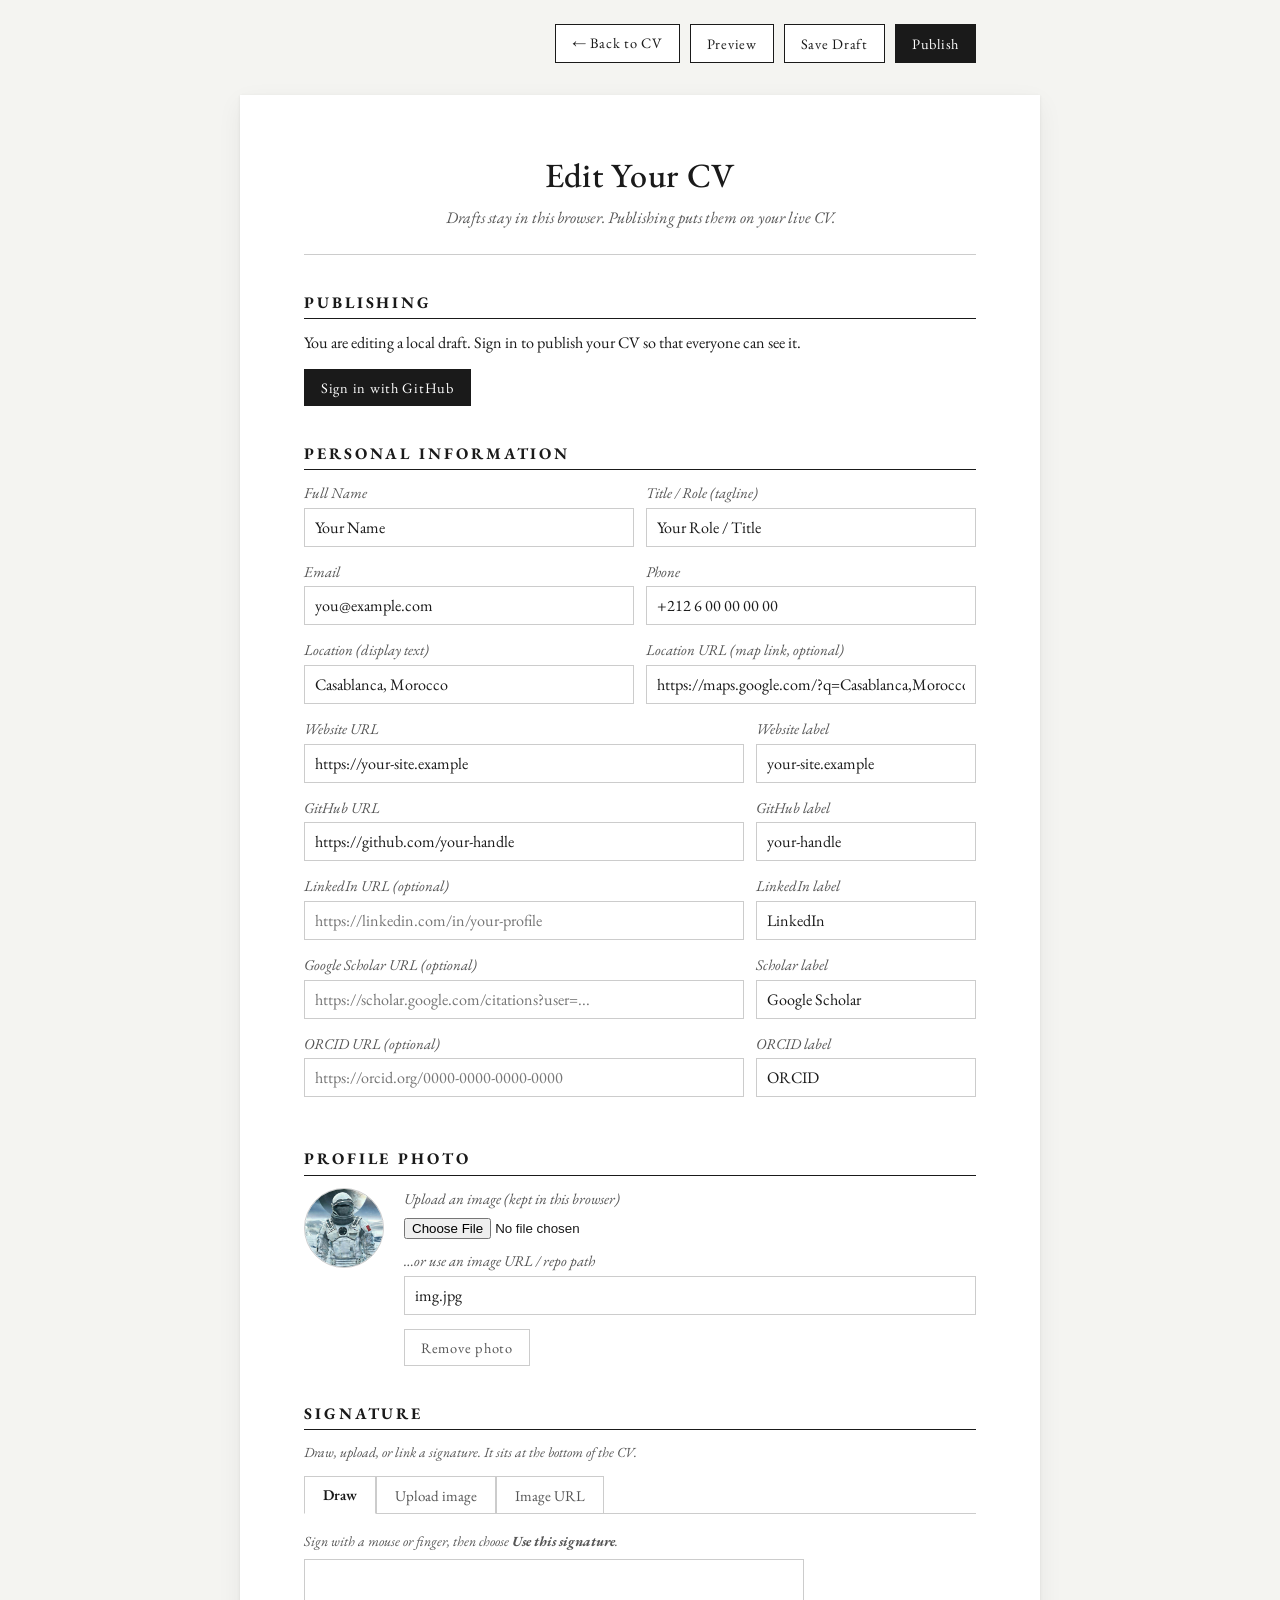
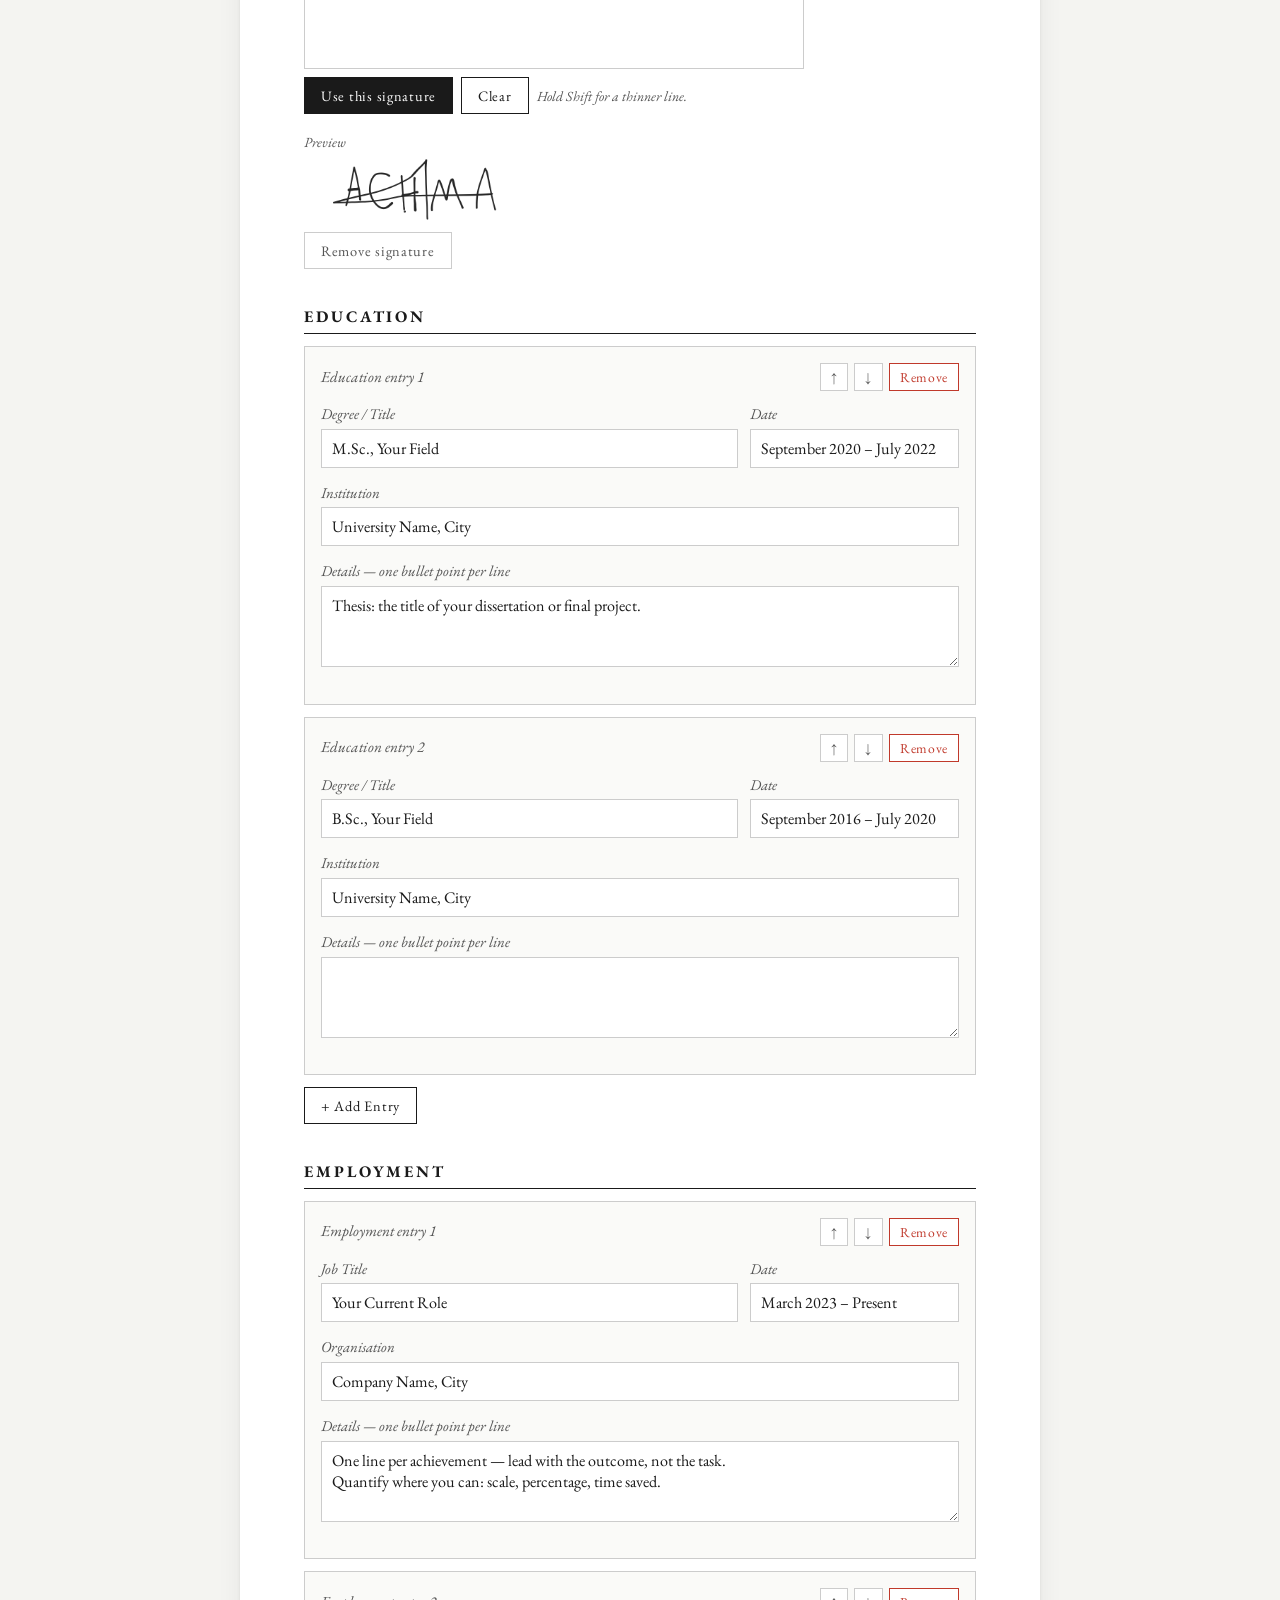
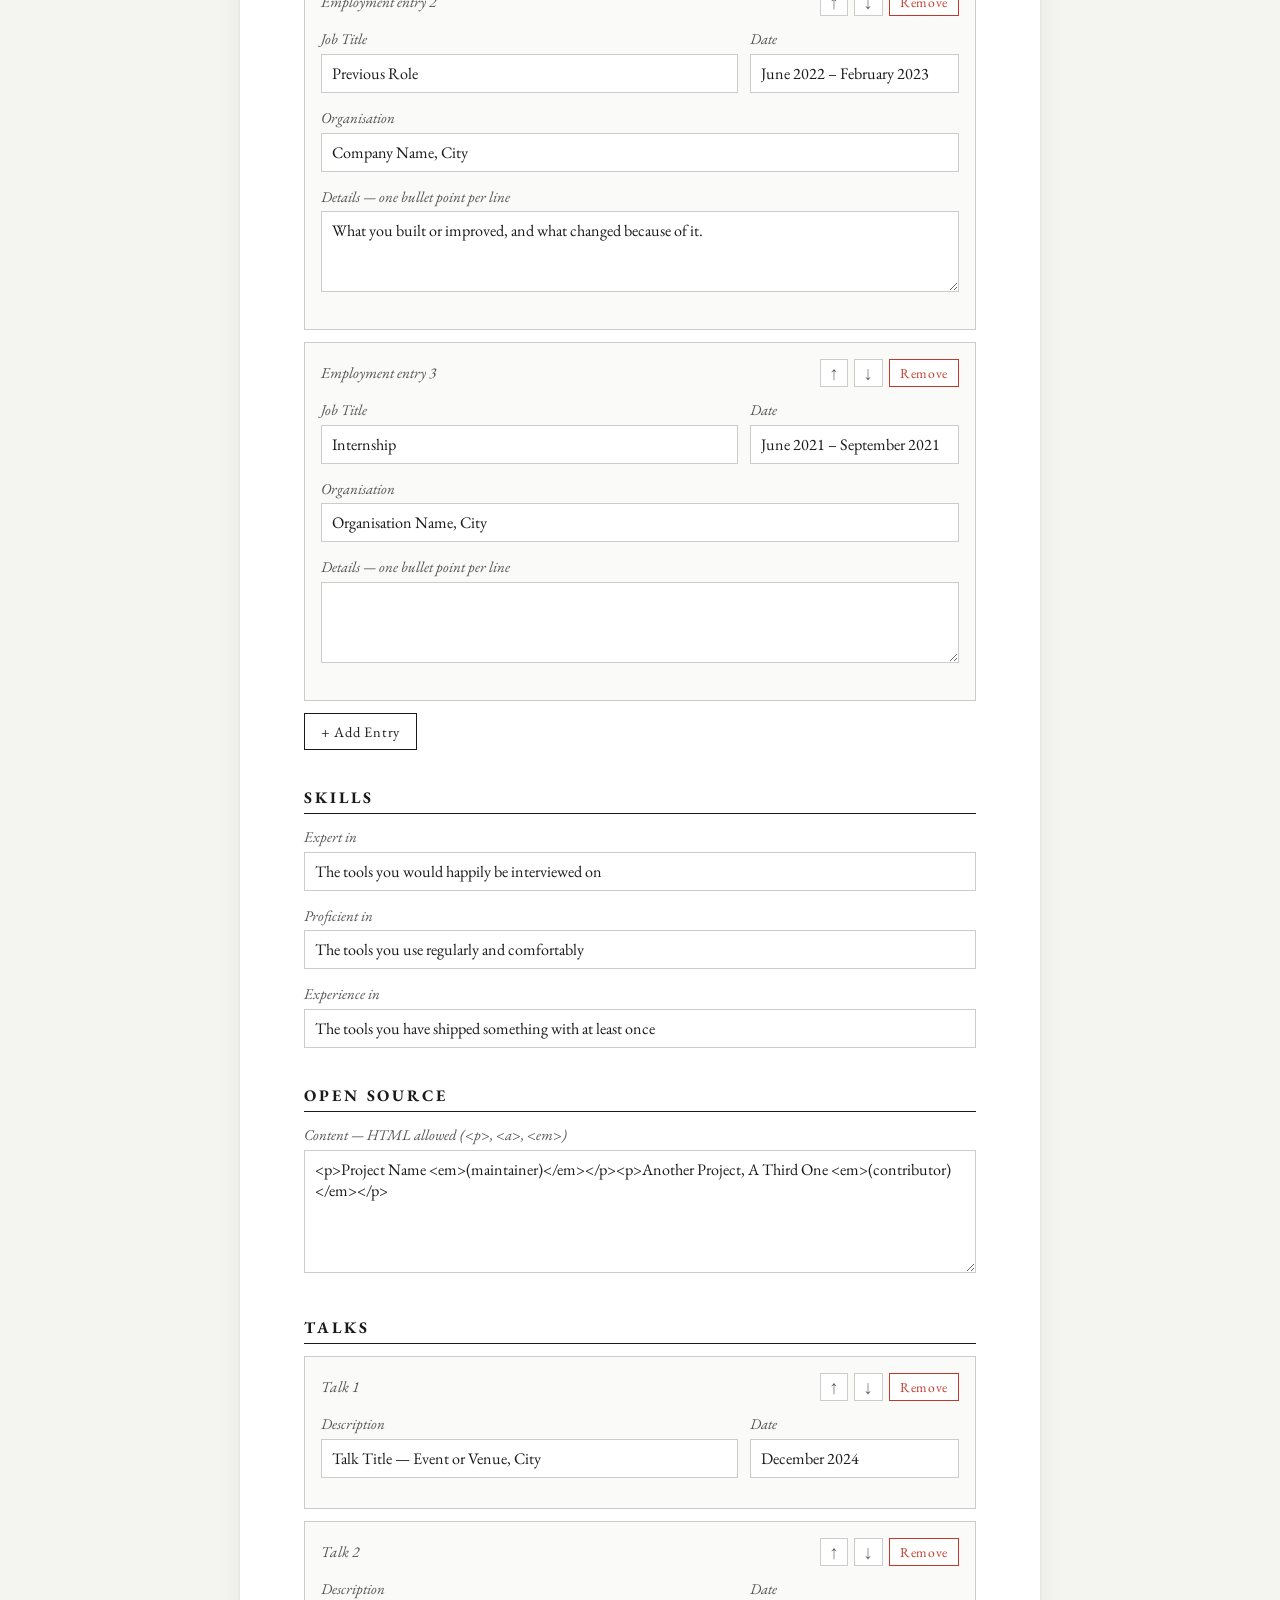
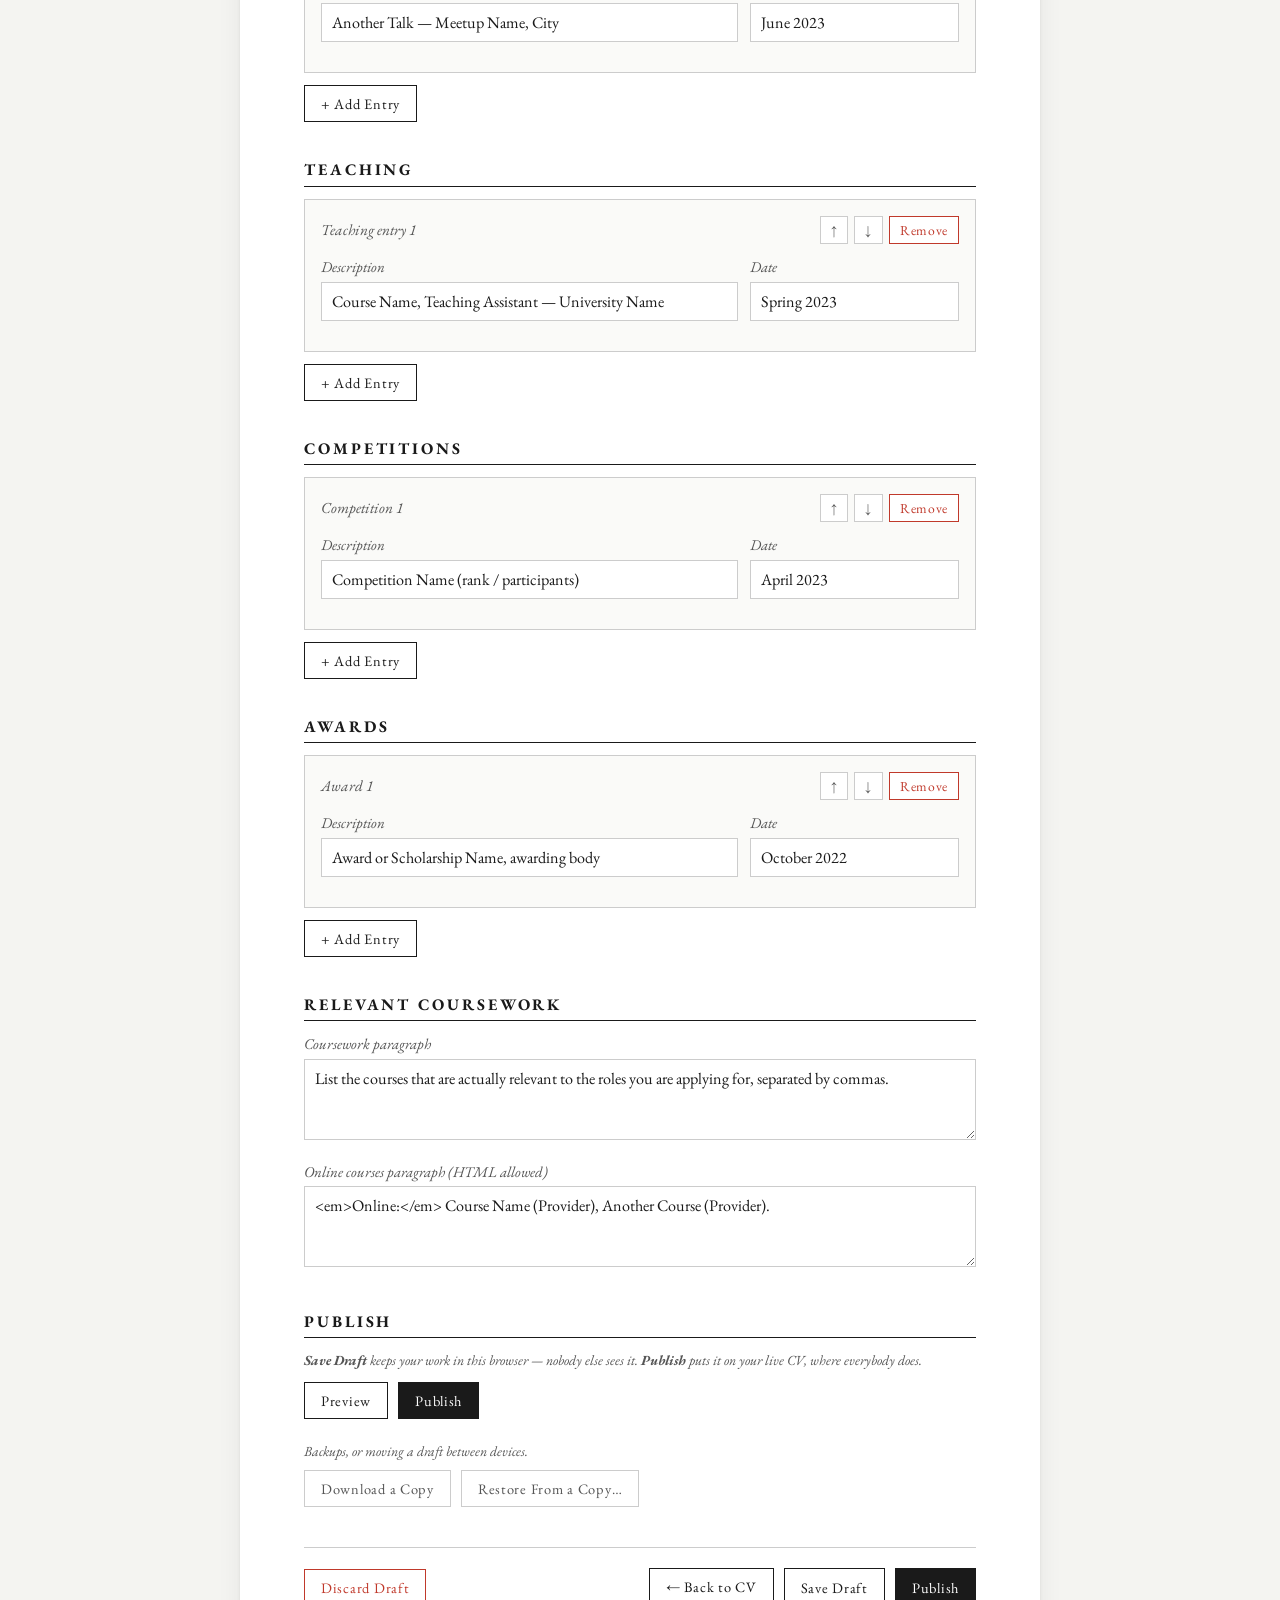
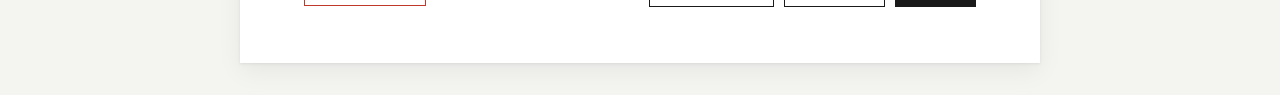
==== commit 70d58b9b: "Publish the CV to GitHub from the browser editor The editor at /admin could only save to localStorag" ====
--- a/admin/index.html
+++ b/admin/index.html
@@ -11,17 +11,24 @@
 
     <link rel="preconnect" href="https://fonts.googleapis.com">
     <link rel="preconnect" href="https://fonts.gstatic.com" crossorigin>
+    <link rel="stylesheet" href="https://cdnjs.cloudflare.com/ajax/libs/font-awesome/6.5.2/css/all.min.css">
     <link rel="stylesheet" href="https://fonts.googleapis.com/css2?family=EB+Garamond:ital,wght@0,400;0,500;0,700;1,400&display=swap">
     <link rel="stylesheet" href="../assets/cv.css">
     <link rel="stylesheet" href="admin.css">
 
     <script>
         // Repo-relative images ("img.jpg") must resolve against the site root,
-        // not against /admin/, or every preview 404s.
+        // not against /admin/, or every preview 404s. It is also how the editor
+        // works out the address of the CV it belongs to.
         window.CV_ASSET_BASE = '../';
     </script>
     <script defer src="../assets/cv-data.js"></script>
+    <script defer src="../assets/cv-config.js"></script>
     <script defer src="../assets/cv-store.js"></script>
+    <script defer src="../assets/cv-repo.js"></script>
+    <script defer src="../assets/cv-github.js"></script>
+    <script defer src="../assets/cv-auth.js"></script>
+    <script defer src="../assets/cv-render.js"></script>
     <script defer src="admin.js"></script>
 </head>
 <body>
@@ -30,17 +37,113 @@
 
     <nav class="toolbar" aria-label="Editor actions">
         <a href="../" class="btn" data-leave>&larr; Back to CV</a>
-        <button type="button" class="btn btn-danger" id="resetBtn">Reset to Defaults</button>
-        <button type="button" class="btn btn-primary" id="saveBtn">Save Changes</button>
+        <button type="button" class="btn" data-action="preview">Preview</button>
+        <button type="button" class="btn" data-action="save">Save Draft</button>
+        <button type="button" class="btn btn-primary" data-action="publish">Publish</button>
     </nav>
 
     <div class="container">
 
         <div class="page-header">
             <h1>Edit Your CV</h1>
-            <p>Saved changes live in this browser only. Use <em>Export</em> to turn them into
-               a <code>cv-data.js</code> file you can commit and publish.</p>
+            <p>Drafts stay in this browser. Publishing puts them on your live CV.</p>
         </div>
+
+        <!-- ===== Publishing / GitHub =====
+             Kept at the top because it answers the two questions that matter
+             before any editing: who am I, and where does Publish send this? -->
+        <section class="form-section" id="gh-panel" data-no-dirty>
+            <h2 class="section-title">Publishing</h2>
+
+            <p class="gh-line" id="gh-busy">Checking your sign-in…</p>
+
+            <!-- Signed out -->
+            <div id="gh-anon" hidden>
+                <p class="gh-line">You are editing a local draft. Sign in to publish your CV
+                   so that everyone can see it.</p>
+                <div class="action-group">
+                    <button type="button" class="btn btn-primary" data-action="oauth" hidden id="gh-oauth-btn">Sign in with GitHub</button>
+                    <button type="button" class="btn" data-action="show-token-form" id="gh-token-btn">Sign in with GitHub</button>
+                </div>
+            </div>
+
+            <!-- Signed out → token form -->
+            <div id="gh-form" hidden>
+                <div class="form-group">
+                    <label for="gh-token">Paste your GitHub access token</label>
+                    <input type="password" id="gh-token" autocomplete="off" spellcheck="false"
+                           placeholder="github_pat_…">
+                </div>
+                <label class="gh-check">
+                    <input type="checkbox" id="gh-remember">
+                    Stay signed in on this device
+                </label>
+                <div class="action-group">
+                    <button type="button" class="btn btn-primary" data-action="connect">Continue</button>
+                    <button type="button" class="btn btn-quiet" data-action="cancel-signin">Cancel</button>
+                </div>
+
+                <details class="gh-help">
+                    <summary>Where do I get a token? (one minute, once)</summary>
+                    <ol>
+                        <li>Open
+                            <a href="https://github.com/settings/personal-access-tokens/new" target="_blank" rel="noopener noreferrer">
+                            GitHub&nbsp;→ Settings → Developer settings → Fine-grained tokens → Generate new token</a>.</li>
+                        <li>Give it any name, and an expiry date you are comfortable with.</li>
+                        <li>Under <em>Repository access</em>, choose <strong>Only select repositories</strong>
+                            and pick the repository holding this CV.</li>
+                        <li>Under <em>Permissions → Repository permissions</em>, set
+                            <strong>Contents</strong> to <strong>Read and write</strong>. Nothing else is needed.</li>
+                        <li>Generate the token, copy it, and paste it above.</li>
+                    </ol>
+                    <p class="form-note">The token stays in this browser and is never added to your
+                       repository. Tick <em>Stay signed in</em> only on a device that is yours alone;
+                       otherwise it is forgotten as soon as you close the tab.</p>
+                </details>
+            </div>
+
+            <!-- Signed out → device flow, only if this fork configured one -->
+            <div id="gh-device" hidden>
+                <p class="gh-line">On GitHub, enter this code to finish signing in:</p>
+                <p class="gh-code" id="gh-device-code"></p>
+                <div class="action-group">
+                    <a class="btn btn-primary" id="gh-device-link" target="_blank" rel="noopener noreferrer">Open GitHub</a>
+                    <button type="button" class="btn btn-quiet" data-action="cancel-signin">Cancel</button>
+                </div>
+                <p class="form-note" id="gh-device-note">Waiting for you to approve it on GitHub…</p>
+            </div>
+
+            <!-- Signed in -->
+            <div id="gh-account" hidden>
+                <p class="gh-line" id="gh-identity"></p>
+                <p class="gh-line gh-target" id="gh-target"></p>
+                <div class="action-group">
+                    <button type="button" class="btn" data-action="reload">Load Published Version</button>
+                    <button type="button" class="btn btn-quiet" data-action="change-repo">Change Repository</button>
+                    <button type="button" class="btn btn-quiet" data-action="signout">Sign Out</button>
+                </div>
+            </div>
+
+            <!-- Signed in, but the repository behind this site is unclear -->
+            <div id="gh-choose" hidden>
+                <div class="form-group">
+                    <label for="gh-choice">Which repository holds this CV?</label>
+                    <select id="gh-choice"></select>
+                </div>
+                <div class="form-group">
+                    <label for="gh-manual">…or type it as <code>owner/repository</code></label>
+                    <input type="text" id="gh-manual" autocomplete="off" spellcheck="false" placeholder="your-handle/cv">
+                </div>
+                <div class="action-group">
+                    <button type="button" class="btn btn-primary" data-action="use-repo">Use This Repository</button>
+                    <button type="button" class="btn btn-quiet" data-action="cancel-choice" id="gh-choose-cancel" hidden>Cancel</button>
+                </div>
+                <p class="form-note">Only repositories you own are listed. Choosing one here decides
+                   where <em>Publish</em> writes; GitHub still decides whether it accepts the change.</p>
+            </div>
+
+            <div class="gh-note" id="gh-note" hidden></div>
+        </section>
 
         <!-- ===== Personal information ===== -->
         <section class="form-section">
@@ -269,24 +372,61 @@
         <section class="form-section">
             <h2 class="section-title">Publish</h2>
             <p class="form-note" style="margin-bottom:12px">
-                Saving keeps your CV in this browser. To make it the version everyone sees,
-                export <code>cv-data.js</code> and replace <code>assets/cv-data.js</code> in your repository.
+                <strong>Save Draft</strong> keeps your work in this browser — nobody else sees it.
+                <strong>Publish</strong> puts it on your live CV, where everybody does.
             </p>
             <div class="action-group">
-                <button type="button" class="btn" id="exportBtn">Export cv-data.js</button>
-                <button type="button" class="btn" id="importBtn">Import a file…</button>
+                <button type="button" class="btn" data-action="preview">Preview</button>
+                <button type="button" class="btn btn-primary" data-action="publish">Publish</button>
+            </div>
+
+            <p class="form-note" style="margin:22px 0 8px">Backups, or moving a draft between devices.</p>
+            <div class="action-group">
+                <button type="button" class="btn btn-quiet" id="exportBtn">Download a Copy</button>
+                <button type="button" class="btn btn-quiet" id="importBtn">Restore From a Copy…</button>
                 <input type="file" id="importInput" accept=".js,.json,application/json,text/javascript" hidden>
             </div>
         </section>
 
         <div class="bottom-actions">
-            <button type="button" class="btn btn-danger" id="resetBtn2">Reset to Defaults</button>
+            <button type="button" class="btn btn-danger" data-action="reset">Discard Draft</button>
             <div class="action-group">
                 <a href="../" class="btn" data-leave>&larr; Back to CV</a>
-                <button type="button" class="btn btn-primary" id="saveBtn2">Save Changes</button>
+                <button type="button" class="btn" data-action="save">Save Draft</button>
+                <button type="button" class="btn btn-primary" data-action="publish">Publish</button>
             </div>
         </div>
 
+    </div>
+
+    <!-- ===== Preview =====
+         The public CV's own renderer and stylesheet, so this is the CV itself
+         rather than a second impression of it. -->
+    <div class="preview-overlay" id="preview" hidden role="dialog" aria-modal="true" aria-label="CV preview">
+        <div class="preview-bar no-print">
+            <span class="preview-title">Preview — not published yet</span>
+            <div class="action-group">
+                <button type="button" class="btn" data-action="close-preview">Close</button>
+                <button type="button" class="btn btn-primary" data-action="publish">Publish</button>
+            </div>
+        </div>
+        <div class="preview-scroll">
+            <div class="container">
+                <article>
+                    <img id="cv-photo" class="profile-pic" alt="" hidden>
+                    <header class="header">
+                        <h1 id="cv-name"></h1>
+                        <p class="tagline" id="cv-tagline"></p>
+                    </header>
+                    <address class="contact-info" id="cv-contacts"></address>
+                    <main id="cv-main"></main>
+                    <footer class="footer">
+                        <div class="qr-code"></div>
+                        <img id="cv-signature" class="signature" alt="" hidden>
+                    </footer>
+                </article>
+            </div>
+        </div>
     </div>
 
 </body>
--- a/admin/admin.css
+++ b/admin/admin.css
@@ -168,6 +168,84 @@
     color: var(--muted);
     font-size: 0.88em;
     margin-bottom: 10px;
+}
+
+/* -------- Publishing panel ------------------------------------------------ */
+.gh-line { margin: 0 0 12px 0; font-size: 0.95em; }
+.gh-line:last-of-type { margin-bottom: 14px; }
+.gh-target { color: var(--muted); }
+
+.gh-check {
+    display: flex;
+    align-items: center;
+    gap: 8px;
+    font-size: 0.9em;
+    color: var(--muted);
+    margin: 0 0 14px 0;
+    cursor: pointer;
+}
+
+#gh-token, #gh-manual, #gh-choice {
+    width: 100%;
+    max-width: 460px;
+    font-family: inherit;
+    font-size: 0.95em;
+    padding: 8px 10px;
+    border: 1px solid var(--rule);
+    background: var(--paper);
+    color: var(--ink);
+}
+#gh-token { font-family: ui-monospace, SFMono-Regular, Menlo, monospace; font-size: 0.85em; }
+
+.gh-code {
+    font-family: ui-monospace, SFMono-Regular, Menlo, monospace;
+    font-size: 1.6em;
+    letter-spacing: 0.22em;
+    margin: 0 0 14px 0;
+}
+
+.gh-help { margin-top: 18px; font-size: 0.9em; }
+.gh-help summary { cursor: pointer; color: var(--muted); font-style: italic; }
+.gh-help ol { margin: 12px 0 0 0; padding-left: 20px; }
+.gh-help li { margin-bottom: 6px; }
+
+/* A notice that needs reading, unlike the toast that fades away. */
+.gh-note {
+    margin-top: 16px;
+    padding: 12px 14px;
+    border-left: 3px solid var(--rule);
+    background: #fafaf8;
+    font-size: 0.92em;
+}
+.gh-note[data-tone="ok"]    { border-left-color: var(--ink); }
+.gh-note[data-tone="error"] { border-left-color: var(--danger); }
+.gh-note .btn { margin-top: 8px; }
+
+/* -------- Preview --------------------------------------------------------- */
+.preview-overlay {
+    position: fixed;
+    inset: 0;
+    z-index: 900;
+    background: var(--desk);
+    display: flex;
+    flex-direction: column;
+}
+.preview-bar {
+    display: flex;
+    justify-content: space-between;
+    align-items: center;
+    gap: 12px;
+    flex-wrap: wrap;
+    padding: 12px 20px;
+    background: var(--paper);
+    border-bottom: 1px solid var(--rule);
+}
+.preview-title { font-style: italic; color: var(--muted); font-size: 0.9em; }
+.preview-scroll { flex: 1; overflow-y: auto; -webkit-overflow-scrolling: touch; }
+.preview-scroll .container { margin-top: 24px; }
+
+@media (max-width: 720px) {
+    .preview-bar { flex-direction: column; align-items: stretch; }
 }
 
 /* -------- Status toast ---------------------------------------------------- */
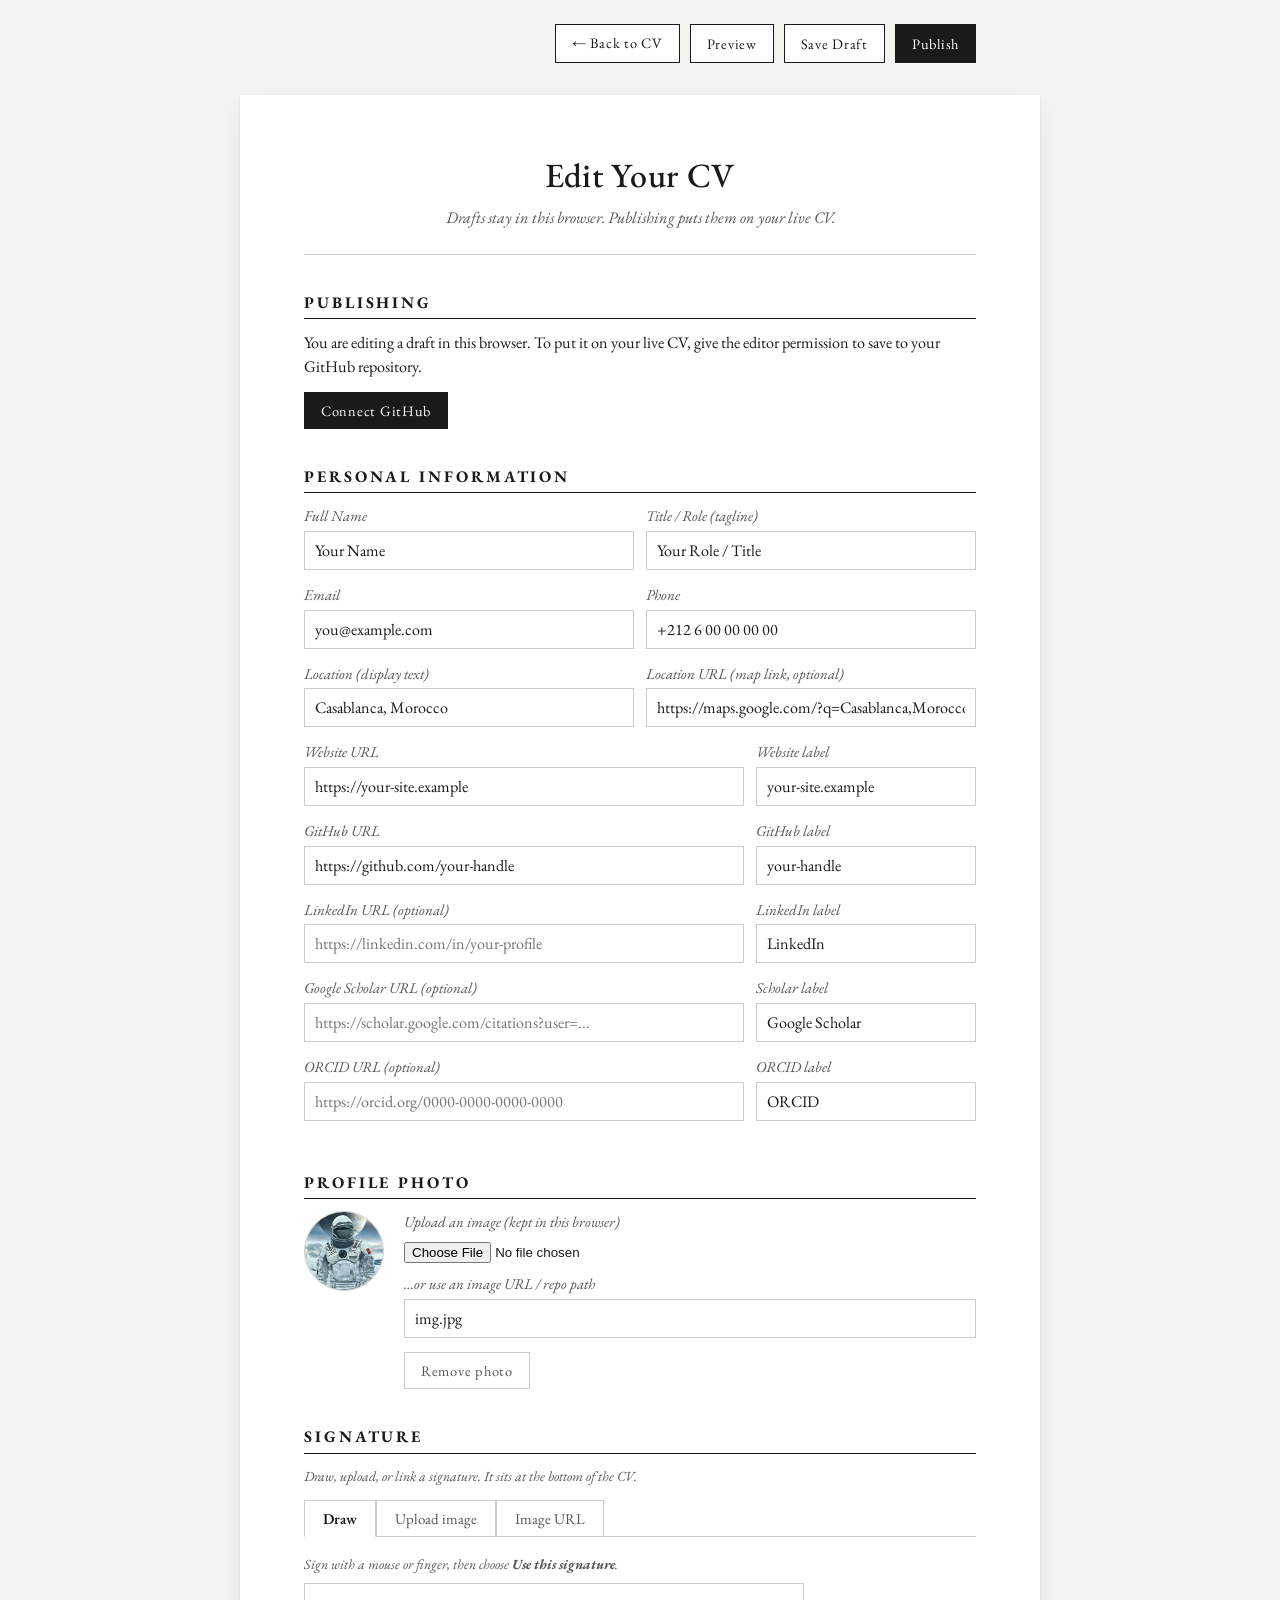
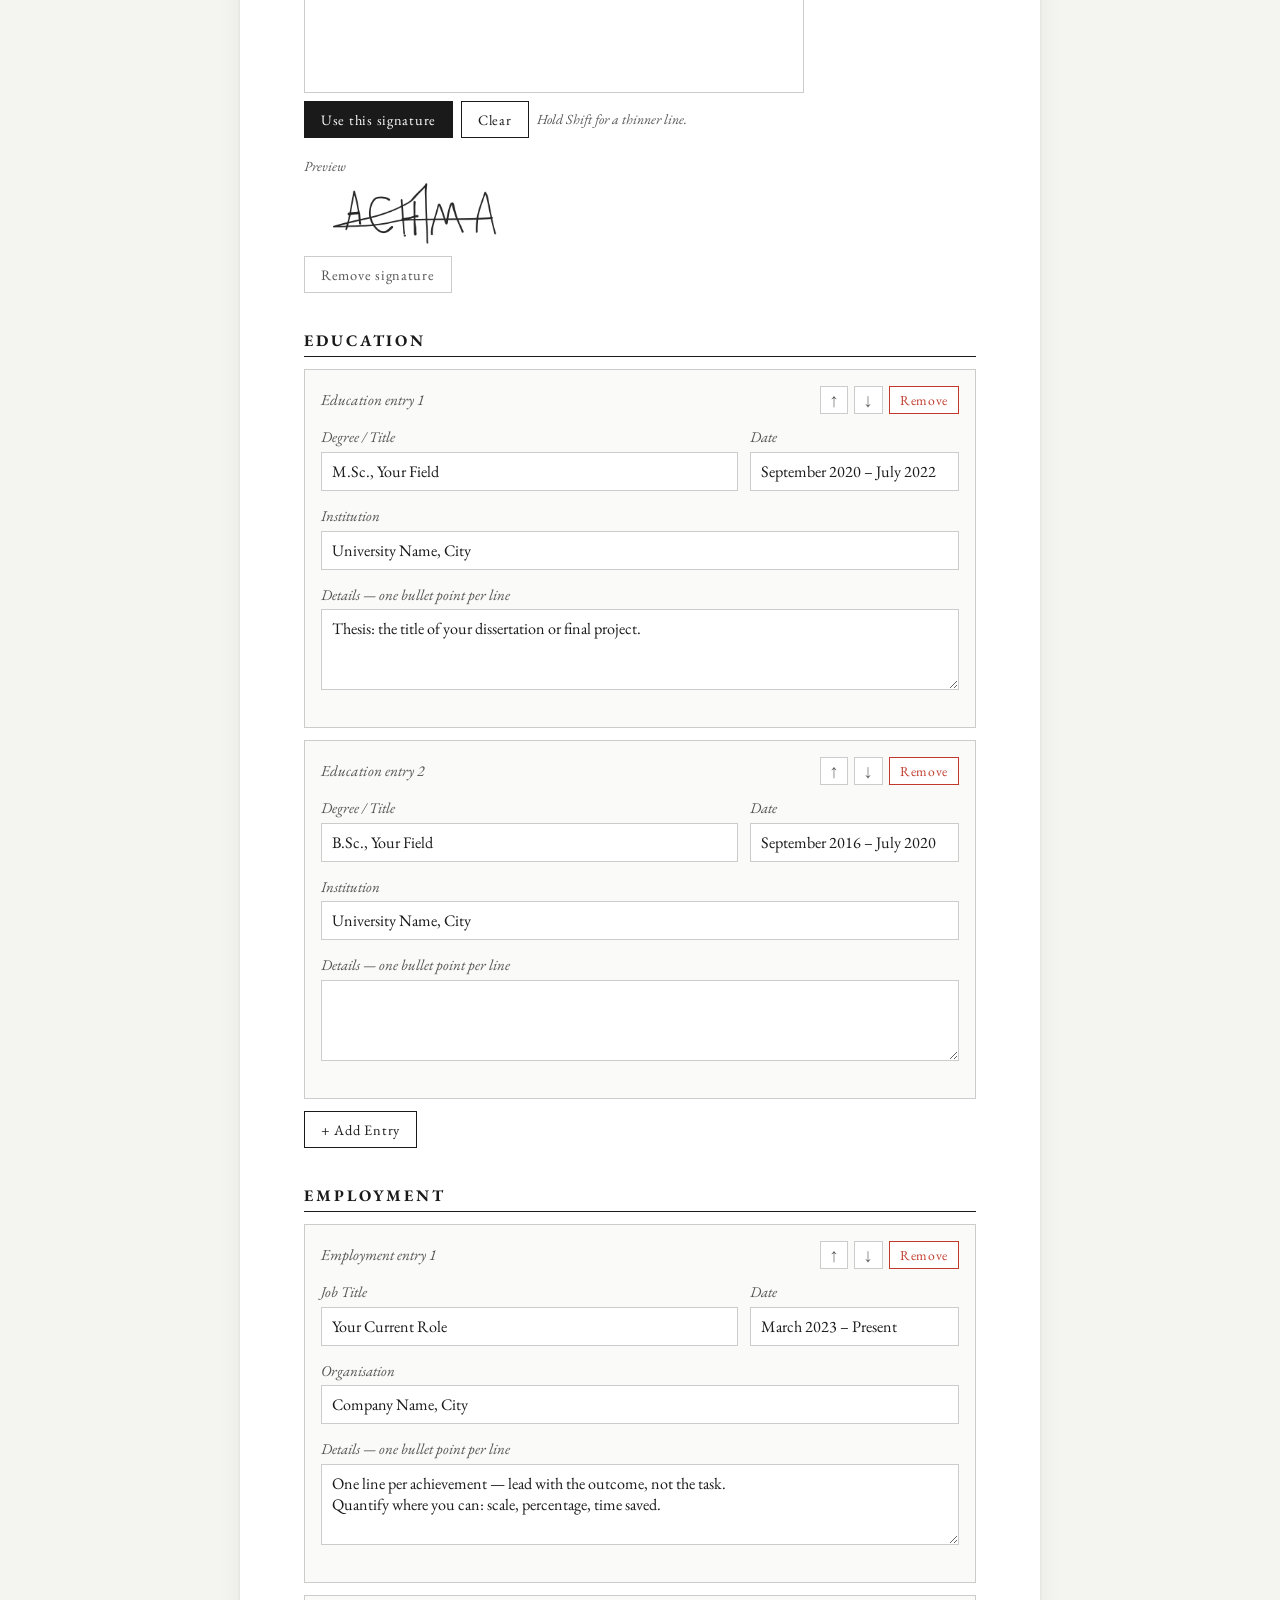
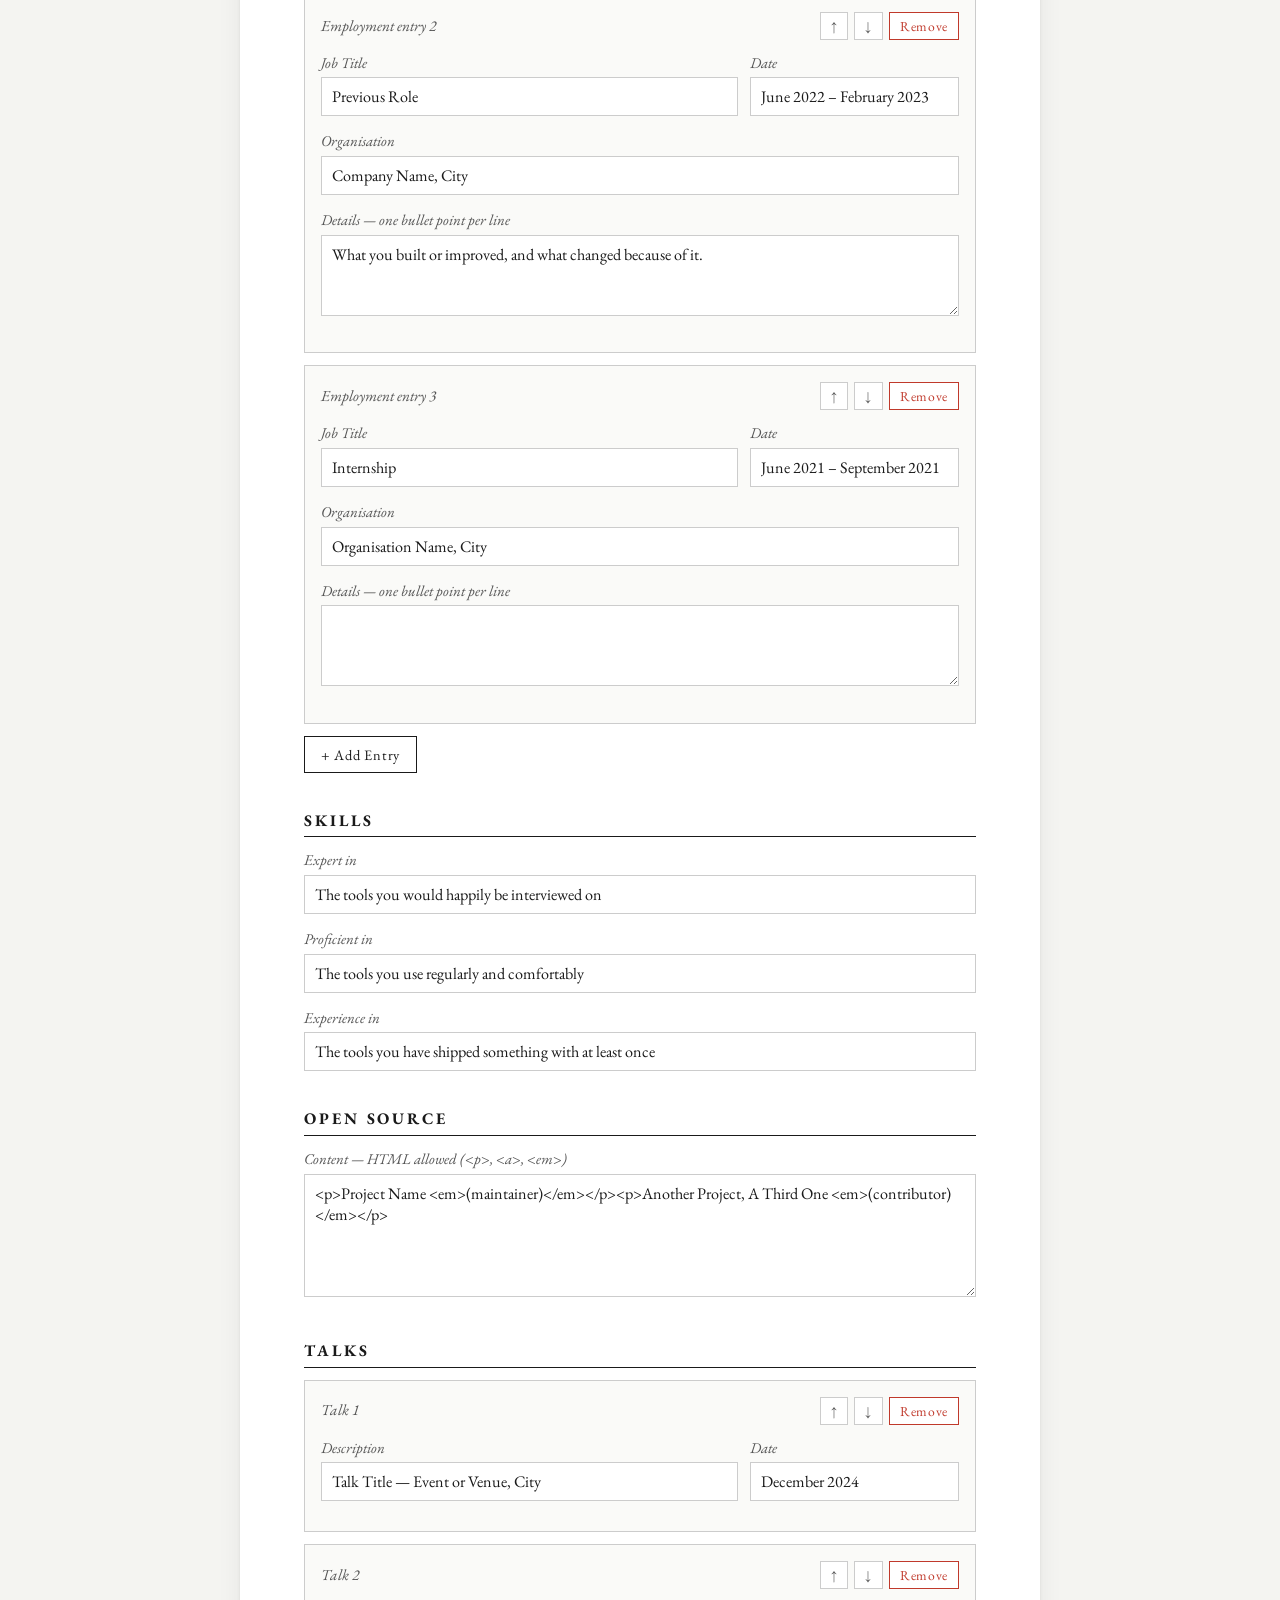
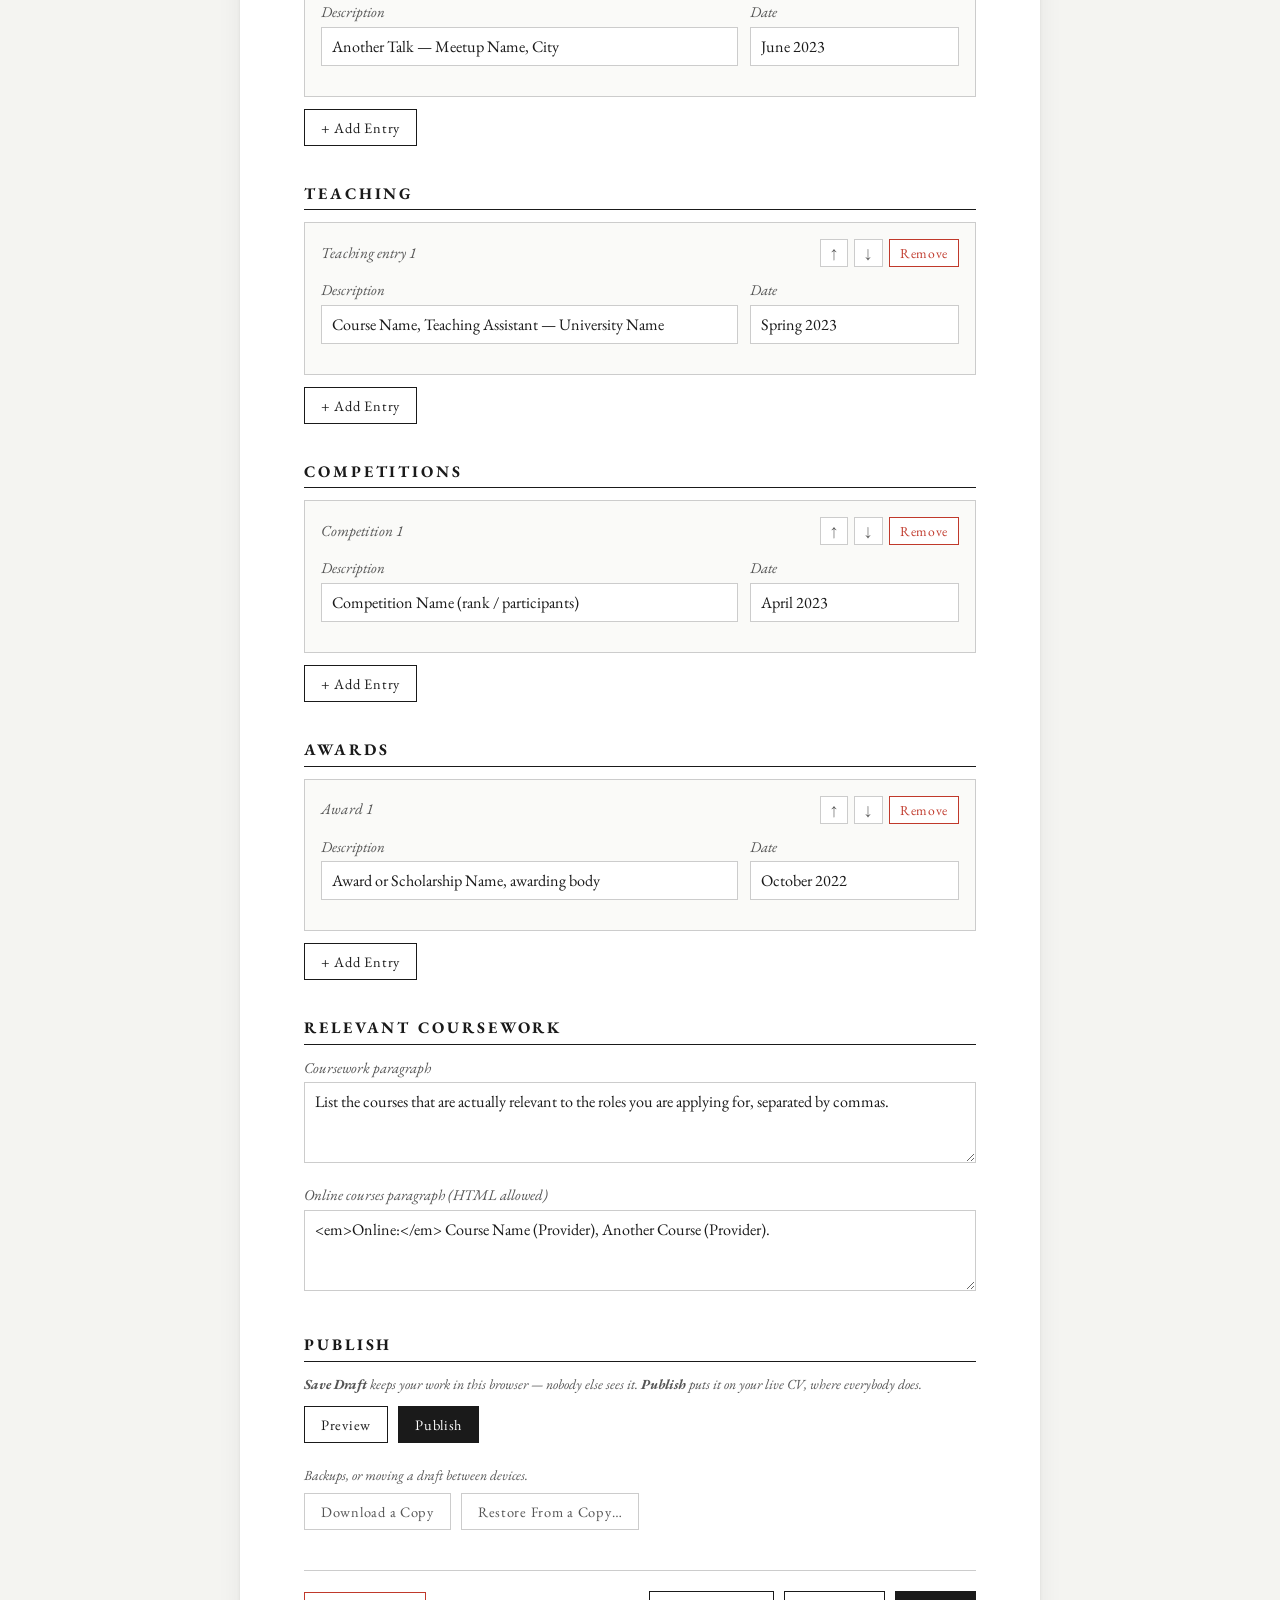
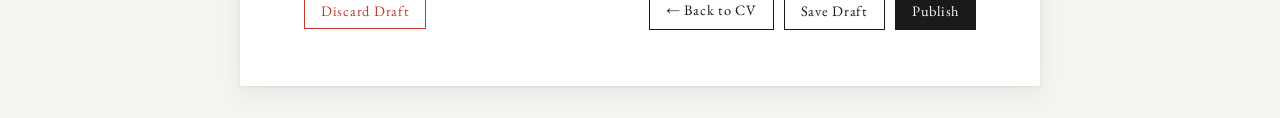
==== commit 68f37b84: "Harden the browser editor after a production audit Drops the optional device flow, fixes two bugs th" ====
--- a/admin/index.html
+++ b/admin/index.html
@@ -59,58 +59,52 @@
 
             <!-- Signed out -->
             <div id="gh-anon" hidden>
-                <p class="gh-line">You are editing a local draft. Sign in to publish your CV
-                   so that everyone can see it.</p>
+                <p class="gh-line">You are editing a draft in this browser. To put it on your live CV,
+                   give the editor permission to save to your GitHub repository.</p>
                 <div class="action-group">
-                    <button type="button" class="btn btn-primary" data-action="oauth" hidden id="gh-oauth-btn">Sign in with GitHub</button>
-                    <button type="button" class="btn" data-action="show-token-form" id="gh-token-btn">Sign in with GitHub</button>
-                </div>
-            </div>
-
-            <!-- Signed out → token form -->
+                    <button type="button" class="btn btn-primary" data-action="show-token-form">Connect GitHub</button>
+                </div>
+            </div>
+
+            <!-- Signed out → access form -->
             <div id="gh-form" hidden>
-                <div class="form-group">
-                    <label for="gh-token">Paste your GitHub access token</label>
-                    <input type="password" id="gh-token" autocomplete="off" spellcheck="false"
-                           placeholder="github_pat_…">
+                <h3 class="gh-heading">GitHub access required</h3>
+                <p class="gh-line">Create an access token that can reach <strong>only this
+                   repository</strong>, and nothing else in your account.</p>
+
+                <ol class="gh-steps">
+                    <li>
+                        <a href="https://github.com/settings/personal-access-tokens/new" target="_blank" rel="noopener noreferrer">
+                        Open the token page on GitHub</a> (Settings → Developer settings → Fine-grained tokens).
+                    </li>
+                    <li>Give it any name and an expiry date you are comfortable with.</li>
+                    <li>Under <em>Repository access</em>, choose <strong>Only select repositories</strong>
+                        and pick the repository holding this CV.</li>
+                    <li>Under <em>Permissions → Repository permissions</em>, set:
+                        <p class="gh-permission"><strong>Contents</strong> → <strong>Read and write</strong></p>
+                        That is the only permission needed. Leave everything else alone.</li>
+                    <li>Press <em>Generate token</em>, copy it, and paste it below.</li>
+                </ol>
+
+                <div class="form-group">
+                    <label for="gh-token">Paste the token here</label>
+                    <input type="password" id="gh-token" autocomplete="off" autocapitalize="off"
+                           autocorrect="off" spellcheck="false" placeholder="github_pat_…">
                 </div>
                 <label class="gh-check">
                     <input type="checkbox" id="gh-remember">
                     Stay signed in on this device
                 </label>
+                <p class="form-note gh-storage">
+                    The token is kept in this browser only and is never added to your repository or
+                    sent anywhere except GitHub. Without the tick above it is forgotten when you close
+                    this tab; with it, it stays on this device until you press <em>Sign Out</em>. Only
+                    tick it on a computer that is yours alone.
+                </p>
                 <div class="action-group">
                     <button type="button" class="btn btn-primary" data-action="connect">Continue</button>
                     <button type="button" class="btn btn-quiet" data-action="cancel-signin">Cancel</button>
                 </div>
-
-                <details class="gh-help">
-                    <summary>Where do I get a token? (one minute, once)</summary>
-                    <ol>
-                        <li>Open
-                            <a href="https://github.com/settings/personal-access-tokens/new" target="_blank" rel="noopener noreferrer">
-                            GitHub&nbsp;→ Settings → Developer settings → Fine-grained tokens → Generate new token</a>.</li>
-                        <li>Give it any name, and an expiry date you are comfortable with.</li>
-                        <li>Under <em>Repository access</em>, choose <strong>Only select repositories</strong>
-                            and pick the repository holding this CV.</li>
-                        <li>Under <em>Permissions → Repository permissions</em>, set
-                            <strong>Contents</strong> to <strong>Read and write</strong>. Nothing else is needed.</li>
-                        <li>Generate the token, copy it, and paste it above.</li>
-                    </ol>
-                    <p class="form-note">The token stays in this browser and is never added to your
-                       repository. Tick <em>Stay signed in</em> only on a device that is yours alone;
-                       otherwise it is forgotten as soon as you close the tab.</p>
-                </details>
-            </div>
-
-            <!-- Signed out → device flow, only if this fork configured one -->
-            <div id="gh-device" hidden>
-                <p class="gh-line">On GitHub, enter this code to finish signing in:</p>
-                <p class="gh-code" id="gh-device-code"></p>
-                <div class="action-group">
-                    <a class="btn btn-primary" id="gh-device-link" target="_blank" rel="noopener noreferrer">Open GitHub</a>
-                    <button type="button" class="btn btn-quiet" data-action="cancel-signin">Cancel</button>
-                </div>
-                <p class="form-note" id="gh-device-note">Waiting for you to approve it on GitHub…</p>
             </div>
 
             <!-- Signed in -->
--- a/admin/admin.css
+++ b/admin/admin.css
@@ -163,13 +163,6 @@
 .entry-card-actions { display: flex; gap: 6px; }
 .entry-card-actions .btn { padding: 4px 10px; font-size: 0.8em; }
 
-.empty-note {
-    font-style: italic;
-    color: var(--muted);
-    font-size: 0.88em;
-    margin-bottom: 10px;
-}
-
 /* -------- Publishing panel ------------------------------------------------ */
 .gh-line { margin: 0 0 12px 0; font-size: 0.95em; }
 .gh-line:last-of-type { margin-bottom: 14px; }
@@ -197,17 +190,27 @@
 }
 #gh-token { font-family: ui-monospace, SFMono-Regular, Menlo, monospace; font-size: 0.85em; }
 
-.gh-code {
-    font-family: ui-monospace, SFMono-Regular, Menlo, monospace;
-    font-size: 1.6em;
-    letter-spacing: 0.22em;
-    margin: 0 0 14px 0;
-}
-
-.gh-help { margin-top: 18px; font-size: 0.9em; }
-.gh-help summary { cursor: pointer; color: var(--muted); font-style: italic; }
-.gh-help ol { margin: 12px 0 0 0; padding-left: 20px; }
-.gh-help li { margin-bottom: 6px; }
+.gh-heading {
+    font-size: 1.05em;
+    font-weight: 700;
+    margin: 0 0 8px 0;
+}
+.gh-steps {
+    margin: 0 0 18px 0;
+    padding-left: 20px;
+    font-size: 0.93em;
+}
+.gh-steps li { margin-bottom: 8px; }
+
+/* The one permission being asked for, stated so it cannot be misread. */
+.gh-permission {
+    margin: 8px 0;
+    padding: 8px 12px;
+    background: #fafaf8;
+    border-left: 3px solid var(--ink);
+    font-size: 1em;
+}
+.gh-storage { max-width: 60ch; margin-bottom: 14px; }
 
 /* A notice that needs reading, unlike the toast that fades away. */
 .gh-note {
